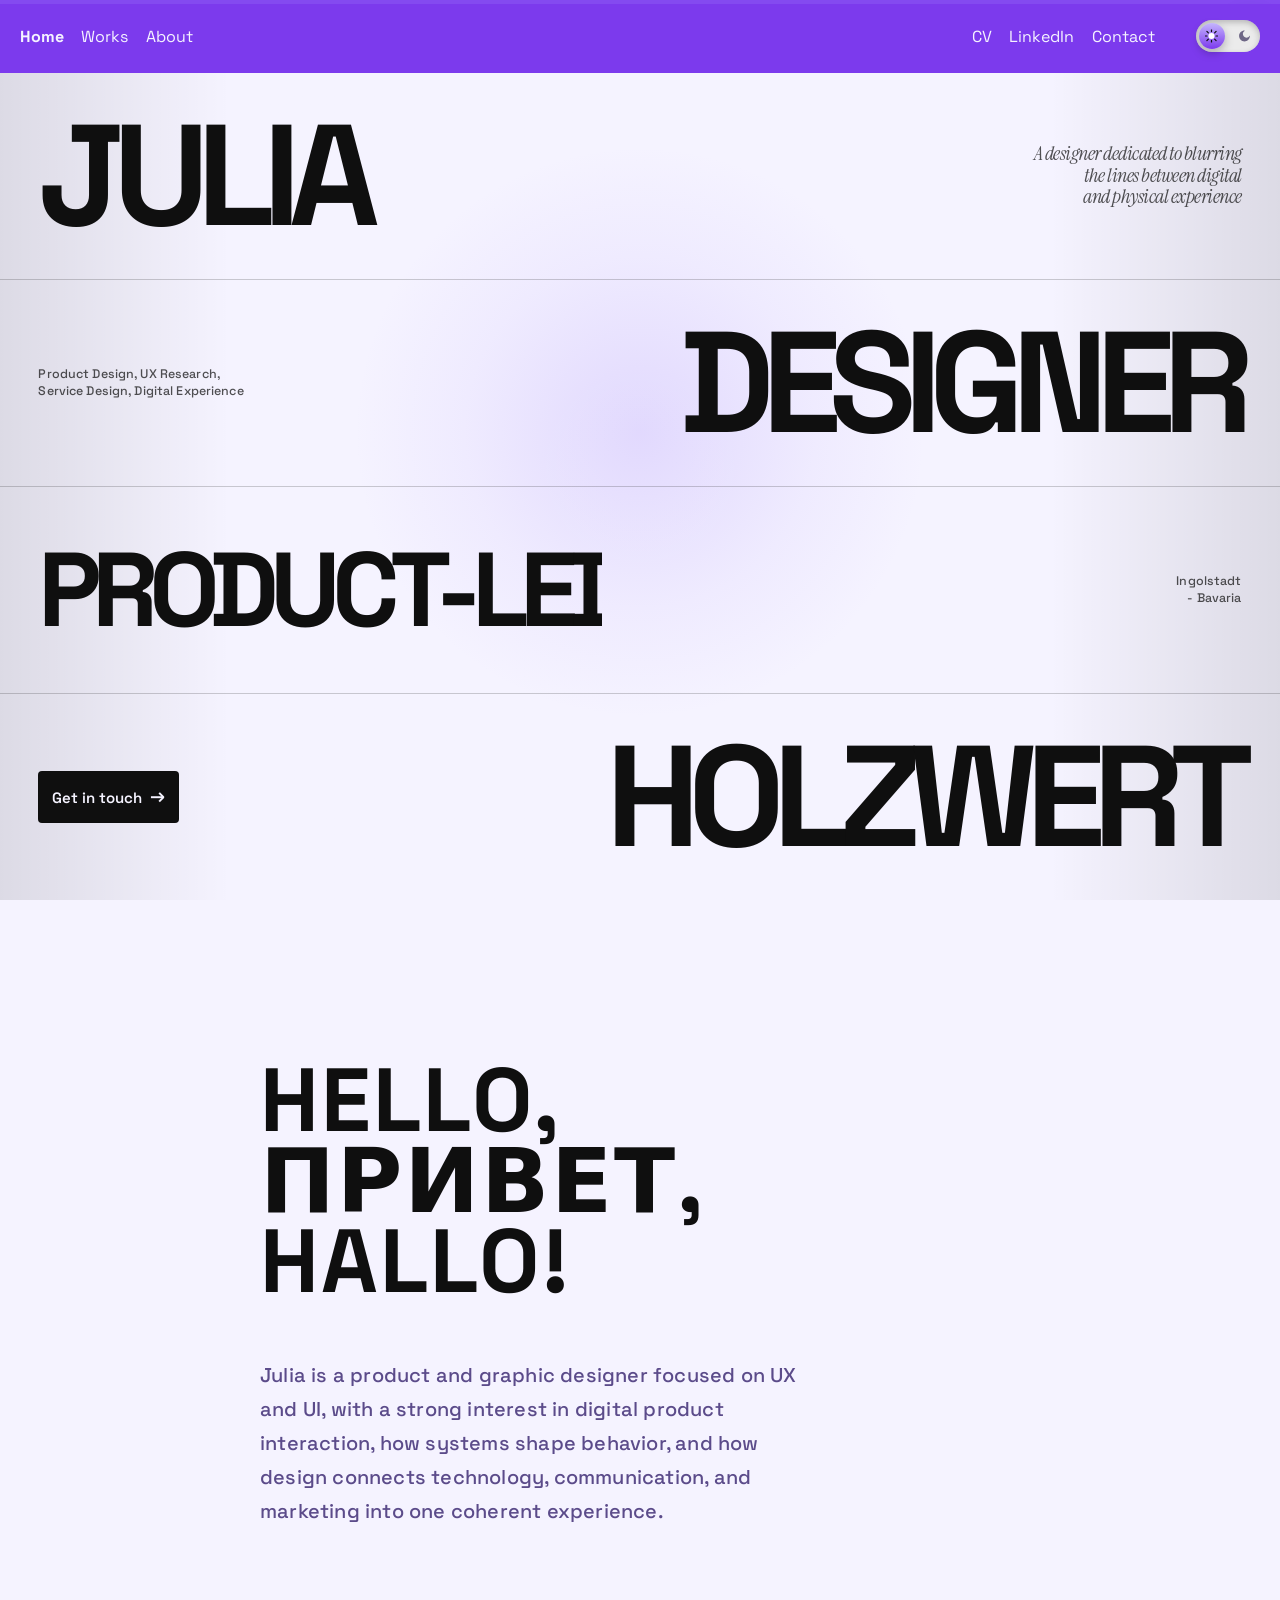
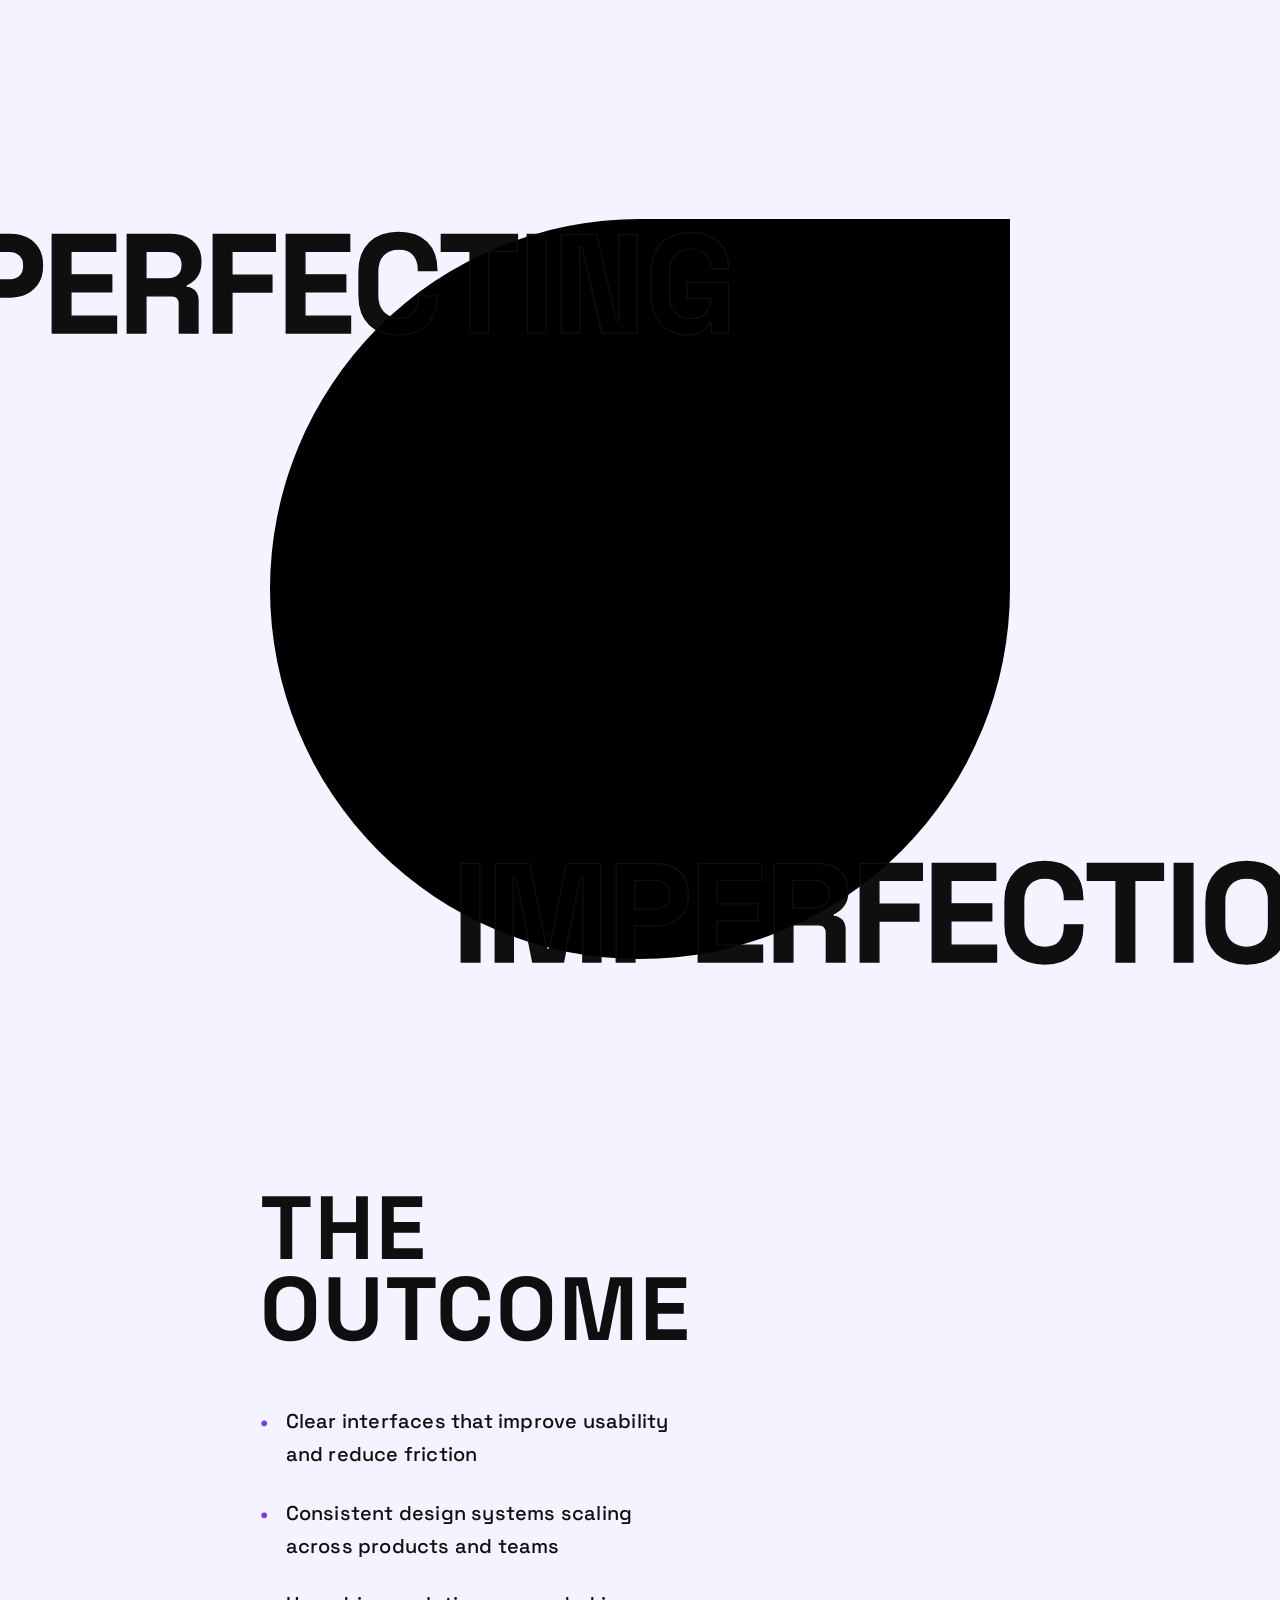
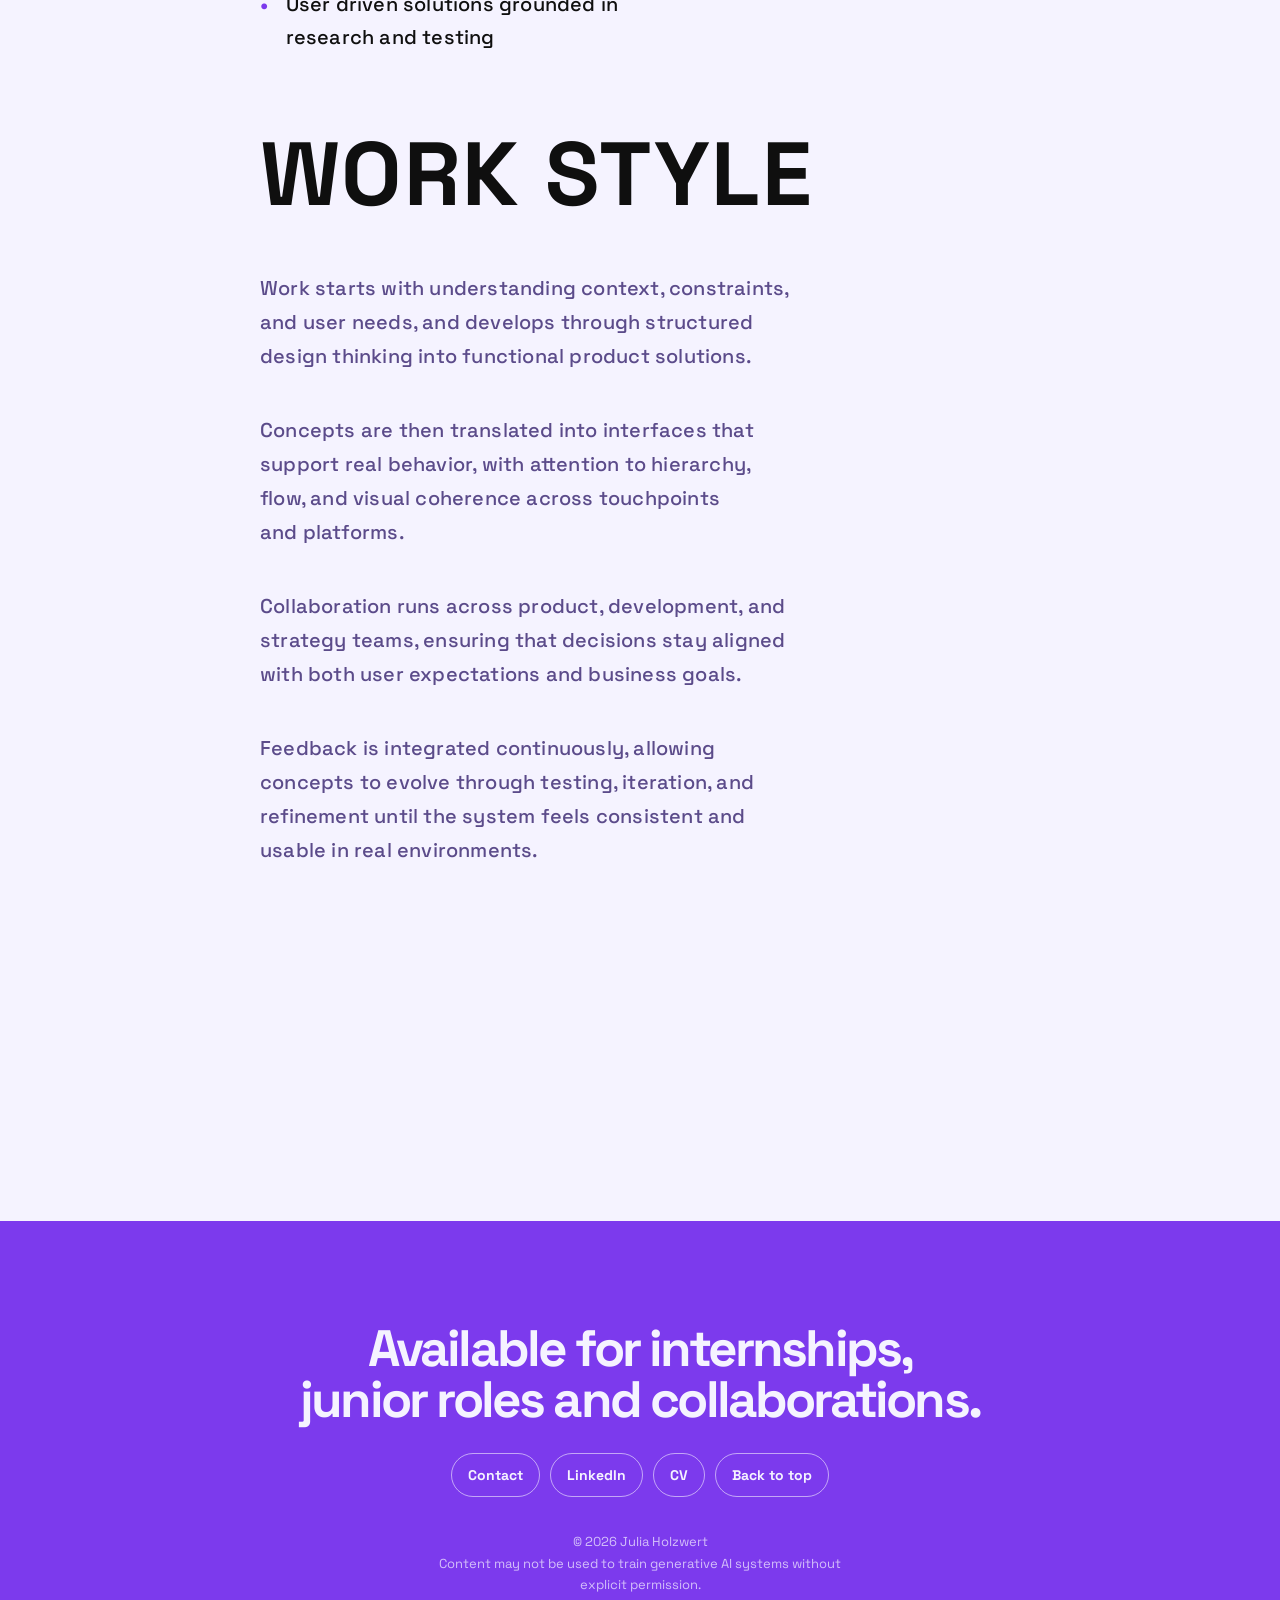
==== index.html @ a0839640 "Trigger GitHub Pages redeploy" ====
<!DOCTYPE html>
<html lang="en">

<head>
  <meta charset="UTF-8">
  <meta name="viewport" content="width=device-width, initial-scale=1.0">
  <title>Julia Holzwert</title>
  <link
    href="https://fonts.googleapis.com/css2?family=Instrument+Serif:ital@0;1&family=Space+Grotesk:wght@400;500;600;700&display=swap"
    rel="stylesheet">
  <link rel="stylesheet" href="style.css">
  <link rel="stylesheet" href="view.css">
  <!-- GitHub Pages redeploy check: main branch source. -->
</head>

<body>
  <!-- HERO TABLE -->
  <section class="hero-grid-section" aria-label="Introduction">
    <div class="hero-texture hero-text-stack">
      <div class="hero-texture hero-grid hero-grid-fill" id="heroGridFill">

        <div class="hero-grid-row">
          <div class="hero-grid-cell hero-left">
            <span class="hero-big hero-decrypt" data-hero-decrypt="julia">Julia</span>
          </div>

          <div class="hero-grid-cell hero-right">
            <span class="hero-small hero-intro">
              A designer dedicated to blurring <br>
              the lines between digital<br>
              and physical experience
            </span>
          </div>
        </div>

        <div class="hero-grid-row">
          <div class="hero-grid-cell hero-left">
            <span class="hero-small">
              Product Design, UX Research,<br>
              Service Design, Digital Experience
            </span>
          </div>

          <div class="hero-grid-cell hero-right">
            <span class="hero-big hero-decrypt" data-hero-decrypt="designer">Designer</span>
          </div>
        </div>

        <div class="hero-grid-row">
          <div class="hero-grid-cell hero-left">
            <span class="hero-big hero-roll hero-roll-big" aria-label="Product-led and AI-assisted">
              <span class="hero-roll-track">
                <span class="hero-roll-word hero-decrypt" data-hero-decrypt="product-led">Product-led</span>
                <span class="hero-roll-word hero-decrypt" data-hero-decrypt="ai-assisted">AI-assisted</span>
                <span class="hero-roll-word hero-decrypt" data-hero-decrypt="product-led">Product-led</span>
              </span>
            </span>
          </div>

          <div class="hero-grid-cell hero-right">
            <span class="hero-small">
              Ingolstadt<br>
              - Bavaria
            </span>
          </div>
        </div>

        <div class="hero-grid-row">
          <div class="hero-grid-cell hero-left">
            <a class="hero-contact-button" href="mailto:hello@juliaholzwert.de" aria-label="Get in touch">
              <span class="hero-contact-text">Get in touch</span>
              <span class="hero-contact-arrow" aria-hidden="true">→</span>
            </a>
          </div>

          <div class="hero-grid-cell hero-right">
            <span class="hero-big hero-decrypt" data-hero-decrypt="holzwert">Holzwert</span>
          </div>
        </div>

      </div>

      <div class="hero-bust-image" aria-hidden="true">
        <img src="pngs/About/background removed.png" alt="">
      </div>

      <div class="hero-grid hero-grid-outline" id="heroGridOutline" aria-hidden="true"></div>
    </div>
  </section>

<!-- WELCOME BLOCK -->
<section class="welcome-block scroll-section about-welcome-section">
  <div class="content-wrap">
    <h3 class="reveal-title">
      HELLO, Привет, HALLO!
    </h3>

    <p class="reveal-text">
      Julia is a product and graphic designer focused on UX and UI, with a strong interest
      in digital product interaction, how systems shape behavior, and how design connects
      technology, communication, and marketing into one coherent experience.
    </p>
  </div>
</section>

      <section class="dc-horizontal-creativity" id="transformativeCreativity">
        <svg class="dc-horizontal-svg" viewBox="0 0 799 799" aria-hidden="true">
          <defs>
            <clipPath id="dc-circle-corner-mask" clipPathUnits="objectBoundingBox">
              <path d="M0.5,0
       H1
       V0.5
       A0.5,0.5 0 0 1 0.5,1
       A0.5,0.5 0 0 1 0,0.5
       A0.5,0.5 0 0 1 0.5,0
       Z" />
            </clipPath>
          </defs>
        </svg>

        <div class="dc-pin-wrapper">
          <div class="dc-content-frame">
            <div class="dc-container">
              <div class="dc-type-stage" aria-label="PERFECTING IMPERFECTIONS">

                <div class="dc-corner-words dc-corner-words-fill" aria-hidden="true">
                  <span class="dc-corner-word dc-word-top">PERFECTING</span>
                  <span class="dc-corner-word dc-word-bottom">IMPERFECTION</span>
                </div>

                <div class="dc-shape">
                  <div class="dc-shape-inner">
                    <div class="dc-image-holder">
                      <div class="dc-image-layer">
                        <img src="pngs/About/IMG_2792.png">
                      </div>

                      <div class="dc-image-layer">
                        <img src="pngs/About/ingolstadt.png">
                      </div>

                      <div class="dc-image-layer">
                        <img src="pngs/Projects/Store Guide/logo.jpg">
                      </div>

                      <div class="dc-image-layer">
                        <img src="pngs/Projects/MemoWe/Memowe_laptop.png">
                      </div>

                    </div>
                  </div>
                </div>

                <div class="dc-corner-words dc-corner-words-outline-mask" aria-hidden="true">
                  <span class="dc-corner-word dc-word-top">PERFECTING</span>
                  <span class="dc-corner-word dc-word-bottom">IMPERFECTION</span>
                </div>
              </div>
            </div>
      </section>
    </div>
  </section>
  <!-- TEXT BLOCK -->
  <section class="services-block scroll-section">
    <div class="content-wrap">
      <h3 class="reveal-title">
        THE OUTCOME
      </h3>

      <ul class="reveal-list">
        <li class="reveal-list-item">
          Clear interfaces that improve usability and reduce friction
        </li>

        <li class="reveal-list-item">
          Consistent design systems scaling across products and teams
        </li>

        <li class="reveal-list-item">
          User driven solutions grounded in research and testing
        </li>
      </ul>

      <h3 class="reveal-title">
        WORK STYLE
      </h3>

      <p class="reveal-text">
        Work starts with understanding context, constraints, and user needs, and develops through structured design
        thinking into functional product solutions.
      </p>
      <p class="reveal-text">
        Concepts are then translated into interfaces that support real behavior,
        with attention to hierarchy, flow, and visual coherence across touchpoints and platforms.
      </p>

      <p class="reveal-text">
        Collaboration runs across product, development, and strategy teams, ensuring that decisions stay aligned with
        both user expectations and business goals.
      </p>
      <p class="reveal-text">
        Feedback is integrated continuously, allowing concepts to evolve
        through testing, iteration, and refinement until the system feels consistent and usable in real environments.
      </p>
    </div>
  </section>

  <!-- SCROLL TO TOP -->
  <button id="toTop">↑</button>

  <script src="https://cdn.jsdelivr.net/npm/gsap@3/dist/gsap.min.js"></script>
  <script src="https://cdn.jsdelivr.net/npm/gsap@3/dist/ScrollTrigger.min.js"></script>
  <script src="https://cdn.jsdelivr.net/npm/lenis@1.1.20/dist/lenis.min.js"></script>
  <script src="motion.js"></script>
  <script src="script.js"></script>
</body>

</html>
---- style.css ----
@import url("https://fonts.googleapis.com/css2?family=Instrument+Serif:ital@0;1&family=Space+Grotesk:wght@400;500;600;700&display=swap");

/* DESIGN TOKENS*/
:root{--font-display:"Space Grotesk",system-ui,sans-serif;--font-body:"Space Grotesk",system-ui,sans-serif;--font-accent:"Instrument Serif",Georgia,serif;--bg-main:#F5F3FF;--bg-soft:#e3ddfc;--accent:#A78BFA;--accent-strong:#7C3AED;--text-dark:#0F0F0F;--text-muted:#5B4B8A;--text-light:#F5F3FF;--content-width:760px;--section-space:10rem;--title-size:clamp(4.5rem,7vw,8rem);--title-line:.9;--title-weight:700;--title-spacing:.02em;--text-size:clamp(1.25rem,1.55vw,1.75rem);--text-line:1.7;--text-spacing:.01em;--text-width:42ch;--list-size:clamp(1.25rem,1.55vw,1.75rem);--list-line:1.65;--list-spacing:.01em;--list-gap:1.6rem;--reveal-blur:4px;--reveal-y:0px;--reveal-scale:1;--reveal-rotate:3deg;--reveal-opacity:.1;--projects-page-bg:var(--bg-main);--project-page-bg:var(--bg-main);--project-card-border:rgba(15,15,15,.22);--project-card-border-hover:var(--accent-strong);--project-card-info-bg:#100D1C;--project-card-info-text:#FFFFFF;--project-card-info-muted:rgba(245,243,255,.66);--project-card-shadow:0 14px 34px rgba(15,15,15,.08);--project-card-shadow-hover:0 22px 48px rgba(15,15,15,.14);--project-card-ratio:4 / 5;--project-card-media-size:70%;--project-card-info-size:30%;--archive-bg:var(--bg-main);--archive-text:#050505;--archive-muted:rgba(5,5,5,.62);--archive-line:rgba(5,5,5,.86);--archive-line-soft:rgba(5,5,5,.18);--archive-gap-x:36px;--archive-gap-y:44px;--archive-ease:cubic-bezier(.16,1,.3,1);--compare-bg:var(--archive-bg);--compare-text:var(--archive-text);--compare-muted:var(--archive-muted);--compare-line:var(--archive-line);--compare-line-soft:var(--archive-line-soft);--project-cover-radius:32px;--project-cover-padding:20px;--project-cover-height:clamp(280px,42vh,520px);--project-media-radius:20px;--project-media-bg:var(--bg-soft);--project-footer-gap:clamp(7rem,12vw,14rem);--project-intro-line:rgba(15,15,15,.2);--project-intro-corner:rgba(15,15,15,.28);--project-intro-border:rgba(15,15,15,.18);--project-intro-logo-scale:.82}
body.darkmode{--bg-main:#0D0B14;--bg-soft:#181423;--accent:#8B5CF6;--accent-strong:#A78BFA;--text-dark:#F5F3FF;--text-muted:#B7ABD6;--text-light:#FFFFFF;--projects-page-bg:var(--bg-main);--project-page-bg:var(--bg-main);--project-card-border:rgba(245,243,255,.36);--project-card-border-hover:rgba(255,255,255,.95);--project-card-info-bg:#100D1C;--project-card-info-text:#FFFFFF;--project-card-info-muted:rgba(245,243,255,.66);--project-card-shadow:none;--project-card-shadow-hover:0 0 0 1px rgba(255,255,255,.1);--archive-bg:var(--bg-main);--archive-text:#FFFFFF;--archive-muted:rgba(255,255,255,.66);--archive-line:rgba(255,255,255,.86);--archive-line-soft:rgba(255,255,255,.22);--compare-bg:var(--archive-bg);--compare-text:var(--archive-text);--compare-muted:var(--archive-muted);--compare-line:var(--archive-line);--compare-line-soft:var(--archive-line-soft);--project-intro-line:rgba(255,255,255,.2);--project-intro-corner:rgba(255,255,255,.28);--project-intro-border:rgba(255,255,255,.18)}

/* BASE RESET*/
*,*::before,*::after{box-sizing:border-box}
html{max-width:100%;overflow-x:clip;scroll-behavior:auto}
body{max-width:100%;margin:0;font-family:var(--font-body);background:var(--bg-main);color:var(--text-dark);overflow-x:clip}
img,video{max-width:100%}
a{color:inherit}
button,input,textarea,select{font:inherit}

/* BASE TYPOGRAPHY*/
h1,h2,h3{font-family:var(--font-display)}
h2{font-size:clamp(28px,2vw,42px);margin-bottom:20px}
p{font-size:clamp(16px,1.2vw,22px);line-height:1.8;color:var(--text-muted);margin-bottom:20px}

/* NAVBAR*/
.navbar{position:fixed;top:0;width:100%;z-index:1000;background:var(--accent-strong);border-bottom:1px solid transparent;transition:background .35s ease,backdrop-filter .35s ease,box-shadow .35s ease,border-color .35s ease}
.navbar a{color:var(--text-light);text-decoration:none;position:relative;transition:color .25s}
.navbar a::after{content:"";position:absolute;left:0;bottom:-4px;width:0;height:2px;background:currentColor;transition:width .25s}
.navbar a:hover::after{width:100%}
.navbar.scrolled{background:rgba(245,243,255,.62);backdrop-filter:blur(18px) saturate(160%);-webkit-backdrop-filter:blur(18px) saturate(160%);box-shadow:0 10px 30px rgba(0,0,0,.1),inset 0 1px 0 rgba(255,255,255,.26)}
.navbar.scrolled a{color:var(--text-dark)}
body.darkmode .navbar.scrolled{background:rgba(13,11,20,.62);box-shadow:0 10px 34px rgba(0,0,0,.34),inset 0 1px 0 rgba(255,255,255,.08)}
.nav-wrapper{display:flex;justify-content:space-between;align-items:center;padding:20px}
.nav-left,.nav-right{display:flex}
.nav-left a{margin-right:25px}
.nav-right a{margin-left:25px}
.nav-left a.active{font-weight:700}

/* BURGER*/
.burger{display:none;flex-direction:column;cursor:pointer}
.burger span{width:25px;height:3px;background:var(--text-light);margin:4px 0;transition:background .3s}
.navbar.scrolled .burger span{background:var(--text-dark)}

/* MOBILE MENU*/
.mobile-menu-full{position:fixed;top:0;left:0;width:100%;height:100%;background:var(--accent);display:flex;flex-direction:column;justify-content:center;align-items:center;gap:40px;opacity:0;transform:translateY(20px);pointer-events:none;transition:opacity .3s,transform .3s;z-index:1500}
.mobile-menu-full.open{opacity:1;transform:translateY(0);pointer-events:auto}
.menu-close{position:absolute;top:20px;right:20px;font-size:30px;color:var(--text-dark);cursor:pointer}
.menu-block{display:flex;justify-content:center;gap:30px;flex-wrap:wrap}
.menu-block a{position:relative;color:var(--text-dark);text-decoration:none;font-size:1.2rem;opacity:0;transform:translateY(10px);transition:opacity .3s,transform .3s}
.menu-block a::after{content:"";position:absolute;left:0;bottom:-4px;width:0;height:2px;background:currentColor;transition:width .25s}
.menu-block a:hover::after{width:100%}
.menu-block a.active{font-weight:700}
.mobile-menu-full.open .menu-block a{opacity:1;transform:translateY(0)}
.mobile-menu-full.open .menu-block a:nth-child(1){transition-delay:.05s}
.mobile-menu-full.open .menu-block a:nth-child(2){transition-delay:.1s}
.mobile-menu-full.open .menu-block a:nth-child(3){transition-delay:.15s}
.menu-separator{height:2px;background:var(--text-dark);width:60%}

/* THEME TOGGLE*/
.theme-toggle{display:flex;align-items:center;margin-left:24px}
#darkmode-toggle{position:absolute;width:0;height:0;opacity:0}
.toggle-label{width:64px;height:32px;position:relative;display:block;border-radius:999px;cursor:pointer;background:#EBEBEB;box-shadow:inset 0 2px 6px rgba(0,0,0,.25),inset 0 -2px 6px rgba(255,255,255,.35);transition:background .3s ease}
#darkmode-toggle:checked + .toggle-label{background:#242424}
.toggle-label::after{content:"";position:absolute;top:3px;left:3px;width:26px;height:26px;border-radius:50%;background:linear-gradient(180deg,#C4B5FD,#7C3AED);box-shadow:0 4px 10px rgba(0,0,0,.25);transition:all .3s}
#darkmode-toggle:checked + .toggle-label::after{left:35px;transform:translateX(0)}
.toggle-label:hover::after{width:34px}
#darkmode-toggle:checked + .toggle-label:hover::after{width:34px;left:35px;transform:translateX(-8px)}
.toggle-label svg{position:absolute;width:13px;height:13px;top:50%;transform:translateY(-50%);z-index:2}
.toggle-label .sun{left:9px;fill:#FFFFFF}
.toggle-label .moon{right:9px;fill:#6D6685}
#darkmode-toggle:checked + .toggle-label .sun{fill:#6D6685}
#darkmode-toggle:checked + .toggle-label .moon{fill:#FFFFFF}

/* BASIC SECTIONS*/
section{margin-bottom:32px}
.intro-block,.welcome-block,.services-block{display:flex;justify-content:center;background:var(--bg-main);padding:100px 20px}
.intro-container,.welcome-container,.services-container{width:95%;max-width:1100px}
.intro-container{text-align:center;padding-top:50px}
.intro-container h2{font-size:clamp(48px,6vw,80px);line-height:1.05;font-weight:600;letter-spacing:-.025em}
.services-container{padding-bottom:90px}
.color-block-hero{height:20vh;background:var(--accent)}
.color-block{height:50vh;background:var(--accent)}
.services-list{padding-left:20px;margin-bottom:30px}
.services-list li{margin-bottom:12px;font-size:clamp(16px,1.2vw,22px);color:var(--text-muted);line-height:1.8}
.services-cta{margin-top:20px}

/* REVEAL TYPOGRAPHY*/
.scroll-section{width:min(90%,var(--content-width));margin:0 auto;padding:var(--section-space) 0}
.content-wrap{width:100%}
.reveal-title{max-width:10ch;margin:0 0 3.5rem;font-family:var(--font-display);font-size:var(--title-size);line-height:var(--title-line);letter-spacing:var(--title-spacing);font-weight:var(--title-weight);text-transform:uppercase;color:var(--text-dark);text-wrap:balance;will-change:transform}
.reveal-text{max-width:var(--text-width);margin:0 0 2.5rem;font-family:var(--font-body);font-size:var(--text-size);line-height:var(--text-line);letter-spacing:var(--text-spacing);font-weight:500;color:var(--text-muted);text-wrap:pretty;will-change:transform}
.reveal-list{list-style:none;display:flex;flex-direction:column;gap:var(--list-gap);margin:0 0 5rem;padding:0;max-width:44ch}
.reveal-list-item{position:relative;padding-left:1.6rem;font-family:var(--font-body);font-size:var(--list-size);line-height:var(--list-line);letter-spacing:var(--list-spacing);font-weight:500;color:var(--text-dark);text-wrap:pretty;will-change:transform,opacity,filter}
.reveal-list-item::before{content:"•";position:absolute;left:0;top:0;color:var(--accent-strong);font-size:1.1em;line-height:1.5}
.reveal-title .word,.reveal-text .word,.reveal-list-item .word,.scroll-reveal .word{display:inline-block;transform-origin:center bottom;will-change:opacity,filter}

/* FILTER SECTION*/
.filter-section{background:var(--projects-page-bg);padding:30px 20px 10px}
.filter-stats-box{background:linear-gradient(180deg,var(--bg-main),var(--bg-soft));max-width:60%;margin:0 auto 40px;padding:25px 20px;border-radius:12px;border:1px solid rgba(167,139,250,.2);box-shadow:0 10px 30px rgba(124,58,237,.06);text-align:center;backdrop-filter:blur(6px)}
.search-stats{display:flex;justify-content:center;gap:2rem;text-align:center;margin-bottom:0;flex-wrap:wrap}
.search-stats::after{content:"";flex-basis:100%;width:60%;height:1px;margin:20px auto 0;background:linear-gradient(90deg,transparent,color-mix(in srgb,var(--accent) 45%,transparent),transparent)}
.stat-block p{margin:0;font-weight:600;color:var(--text-muted);font-size:.95rem}
.stat-block span{display:block;margin-top:4px;margin-bottom:0;font-size:1.3rem;font-weight:700;letter-spacing:-.02em;color:var(--accent-strong)}
.filter-bar{display:flex;flex-wrap:wrap;justify-content:center;gap:12px;margin-top:20px}
.filter-btn{display:inline-flex;align-items:center;justify-content:center;min-height:44px;padding:10px 18px;border:1px solid rgba(124,58,237,.18);border-radius:12px;background:var(--bg-main);color:var(--text-dark);font-size:14px;font-weight:500;cursor:pointer;transition:background .25s,color .25s,transform .25s,box-shadow .25s,border-color .25s;box-shadow:0 2px 6px rgba(0,0,0,.04)}
.filter-btn:hover{background:var(--bg-soft);color:var(--text-dark);border-color:var(--accent);transform:translateY(-1px);box-shadow:0 4px 12px rgba(124,58,237,.12)}
.filter-btn.active{background:var(--accent);color:var(--text-light);border-color:var(--accent);transform:scale(1.03);box-shadow:0 8px 18px rgba(167,139,250,.3)}
.filter-btn.special-btn{margin-top:24px;padding:14px 28px;border:none;border-radius:16px;background:var(--text-dark);color:var(--bg-main);font-size:15px;font-weight:600;box-shadow:0 14px 30px rgba(0,0,0,.25);position:relative;overflow:hidden}
.filter-btn.special-btn::before{content:"";position:absolute;inset:0;background:linear-gradient(120deg,rgba(255,255,255,.2),transparent 40%);opacity:0;transition:opacity .25s}
.filter-btn.special-btn:hover{background:#FFFFFF;color:#000000;border:1px solid #000000;transform:translateY(-3px) scale(1.05);box-shadow:0 18px 40px rgba(0,0,0,.35)}
.filter-btn.special-btn:hover::before{opacity:1}
.filter-btn.special-btn:active{transform:translateY(0) scale(1.02);box-shadow:0 10px 24px rgba(0,0,0,.25)}
body.darkmode .filter-btn.special-btn:hover{background:#000000;color:#FFFFFF;border:1px solid #FFFFFF}

/* PROJECTS GRID*/
.projects-section{background:var(--projects-page-bg);padding:30px 20px 300px}
.projects-grid{width:100%;max-width:1400px;margin:0 auto;display:grid;grid-template-columns:repeat(3,minmax(0,1fr));gap:24px}
.project-item{position:relative;width:100%;aspect-ratio:var(--project-card-ratio);overflow:hidden;opacity:1;transform:none;transition:opacity .3s ease,transform .3s ease}
.project-item.hide{opacity:0;transform:scale(.96);pointer-events:none;display:none}
.project-link{display:block;width:100%;height:100%;text-decoration:none}

/* PROJECT CARDS*/
.project-card{position:relative;width:100%;height:100%;display:flex;flex-direction:column;align-items:stretch;justify-content:flex-start;overflow:hidden;cursor:pointer;border:1px solid var(--project-card-border);border-radius:0;background:transparent;box-shadow:var(--project-card-shadow);transform:none;transition:transform .28s ease,border-color .28s ease,box-shadow .28s ease}
.project-card::before,.project-card::after{content:none}
.project-card:hover,.project-card.is-hovered{transform:translateY(-6px);border-color:var(--project-card-border-hover);box-shadow:var(--project-card-shadow-hover)}
.project-card:active{transform:translateY(-2px) scale(.99)}
.card-content{display:none}
.project-card-media{flex:0 0 var(--project-card-media-size);width:100%;height:var(--project-card-media-size);display:flex;align-items:center;justify-content:center;overflow:hidden;padding:0;background:var(--project-card-bg,var(--bg-soft))}
body.darkmode .project-card-media{background:var(--project-card-bg-dark,var(--project-card-bg,var(--bg-soft)))}
.project-card-img{display:block;width:88%;height:88%;object-fit:contain;object-position:center;max-width:none;max-height:none;transform:translate(var(--project-image-x,0px),var(--project-image-y,0px)) scale(var(--project-image-scale,1));transform-origin:center center;filter:none;box-shadow:none}
.project-card-info{flex:0 0 var(--project-card-info-size);width:100%;height:var(--project-card-info-size);display:flex;flex-direction:column;align-items:flex-start;justify-content:flex-start;padding:28px 28px 24px;background:var(--project-card-info-bg);color:var(--project-card-info-text);overflow:hidden}
.project-card-category{margin:0 0 10px;font-family:var(--font-body);font-size:clamp(10px,.78vw,12px);line-height:1.2;font-weight:700;letter-spacing:-.02em;color:var(--project-card-info-muted);white-space:normal}
.project-card-title{margin:0;max-width:100%;font-family:var(--font-display);font-size:clamp(2rem,3.2vw,3.25rem);font-weight:700;line-height:.88;letter-spacing:-.085em;text-transform:uppercase;color:var(--project-card-info-text);white-space:normal;overflow-wrap:anywhere;word-break:normal;hyphens:auto}
.project-card:hover .project-card-title{color:var(--project-card-info-text)}
.project-card-placeholder{display:grid;place-items:center;width:100%;height:100%;padding:24px;color:var(--text-dark);font-family:var(--font-display);font-size:clamp(2rem,4vw,4rem);font-weight:700;letter-spacing:-.08em;text-transform:uppercase;background:var(--project-card-bg,var(--bg-soft))}
body.darkmode .project-card-placeholder{background:var(--project-card-bg-dark,var(--project-card-bg,var(--bg-soft)));color:var(--text-light)}

/* PROJECT DETAIL PAGE*/
body[data-project-slug]{background:var(--bg-main);color:var(--text-dark)}
body[data-project-slug].has-project-cover{background:var(--bg-main)}
body[data-project-slug] .intro-block,body[data-project-slug] .project-detail-section,body[data-project-slug] .other-projects-section,body[data-project-slug] #projectExtraRect{background:transparent}
body[data-project-slug] .intro-block{padding:112px 20px 54px;margin:0}
body[data-project-slug] .intro-container{width:95%;max-width:1100px;margin:0 auto;padding-top:50px;text-align:center}
body[data-project-slug] #projectTitle{margin:0 0 18px;font-family:var(--font-display);font-size:clamp(48px,6vw,80px);line-height:1.05;font-weight:600;letter-spacing:-.025em;text-transform:none;color:var(--text-dark)}
body[data-project-slug] .project-tags{margin:0 0 14px;text-align:center;font-size:0;line-height:1.5;color:var(--accent-strong)}
body[data-project-slug] .project-tags a{display:inline-flex;align-items:center;margin:0 4px;font-family:var(--font-body);font-size:clamp(13px,1vw,16px);font-weight:600;line-height:1.4;text-decoration:none;color:var(--accent-strong)}
body[data-project-slug] .project-tags a:hover{color:var(--text-dark)}
body[data-project-slug] #projectMeta{max-width:62ch;margin:0 auto;text-align:center;color:var(--text-muted)}
.project-detail-section{margin:72px 0 48px;padding:0 20px}
.project-detail-wrapper{width:100%;max-width:1400px;margin:0 auto;display:grid;grid-template-columns:minmax(0,.8fr) minmax(0,1fr);column-gap:56px;align-items:start}
.project-text{min-width:0}
.project-text:empty{display:none}
.project-text h3{font-family:var(--font-display);font-size:clamp(22px,1.8vw,30px);line-height:1.2;margin:0 0 12px;color:var(--accent-strong);letter-spacing:-.01em}
.project-text h3:not(:first-child){margin-top:24px}
.project-text p,.project-text li{font-family:var(--font-body);font-size:clamp(16px,1.05vw,18px);line-height:1.8;color:var(--text-dark)}
.project-text p{margin:0 0 24px;max-width:65ch}
.project-text ul{margin:0 0 24px;padding-left:18px;max-width:62ch}
.project-text li{margin-bottom:10px}
.project-text li::marker{color:var(--accent-strong)}
.project-images{min-width:0;width:100%;display:block;opacity:1;visibility:visible}
.project-images[hidden]{display:none}
.image-grid{width:100%;display:flex;flex-direction:column;gap:20px}
.image-row{width:100%;display:flex;gap:20px;align-items:stretch}
.image-row img,.image-row video{display:block;width:100%;height:auto;min-height:0;max-height:none;opacity:1;visibility:visible;border-radius:var(--project-media-radius);background:var(--project-media-bg);box-shadow:0 14px 36px rgba(0,0,0,.09);object-position:center}
.image-row img{object-fit:contain;transition:transform .35s ease}
.image-row video{object-fit:cover}
.image-row img:hover{transform:scale(1.01)}
.image-row.one img,.image-row.one video{width:100%}
.image-row.two img,.image-row.two video{width:calc(50% - 10px)}
.image-row.cover img,.image-row.photo img{object-fit:cover}
.image-row.cover video,.image-row.photo video{object-fit:cover}
.project-images img:not([src]),.project-images img[src=""]{display:none}
body.darkmode .image-row img,body.darkmode .image-row video{background:rgba(255,255,255,.05);box-shadow:0 18px 42px rgba(0,0,0,.34)}

/* COMPARE TABS*/
.compare-tabs{width:100%}
.compare-tabs-controls{display:flex;gap:10px;margin-bottom:14px;flex-wrap:wrap}
.compare-tab-btn{position:relative;border:none;background:var(--bg-soft);color:var(--text-dark);padding:10px 16px;border-radius:999px;font-size:14px;font-weight:600;cursor:pointer;transition:background .25s,color .25s,transform .25s}
.compare-tab-btn.active{background:var(--accent);color:var(--text-light)}
.compare-tab-btn.active::after{content:"";position:absolute;bottom:-4px;left:0;width:100%;height:2px;background:var(--accent-strong)}
.compare-tab-btn:hover{transform:translateY(-1px)}
.compare-tab-btn:focus-visible{outline:none;box-shadow:0 0 0 4px rgba(167,139,250,.28)}
.compare-tabs-panels{width:100%}
.compare-tab-panel{margin:0}
.compare-tab-panel .image-row.one{display:flex;justify-content:center;align-items:center;width:100%;min-height:0;max-height:none;overflow:hidden;border-radius:var(--project-media-radius);box-shadow:0 14px 36px rgba(0,0,0,.09);background:var(--project-media-bg)}
.compare-tab-panel .image-row.one img{display:block;width:100%;height:auto;min-height:0;max-height:none;object-fit:contain;object-position:center;background:var(--project-media-bg);border-radius:var(--project-media-radius);box-shadow:none}
.compare-range:focus-visible + .compare-handle::before,.before-after-slider:focus-within .compare-handle::before{box-shadow:0 0 0 4px rgba(167,139,250,.35),0 10px 28px rgba(0,0,0,.16)}

/* PROJECT EXTRA SLIDER*/
#projectExtraRect{margin:clamp(64px,8vw,112px) 0 0;padding:0 20px;background:transparent;display:flex;justify-content:center;width:100%;box-sizing:border-box}
#projectExtraRect[hidden]{display:none}
.project-extra-slider-wrap{width:100%;max-width:1400px;position:relative;box-sizing:border-box}
#projectExtraRect .project-extra-rect{width:100%;max-width:1400px;height:clamp(300px,50vw,650px);background:transparent;border-radius:32px;box-sizing:border-box;overflow:hidden}
.project-extra-track{display:flex;gap:20px;width:100%;height:100%;overflow-x:auto;overflow-y:hidden;scroll-snap-type:x mandatory;scrollbar-width:none;-webkit-overflow-scrolling:touch}
#projectExtraRect .project-extra-track::-webkit-scrollbar{display:none}
.project-extra-item{flex:0 0 auto;height:100%;margin:0;padding:0;overflow:visible;display:block;box-sizing:border-box;scroll-snap-align:center}
.project-extra-img{display:block;height:100%;width:auto;max-width:none;max-height:none;object-fit:contain;object-position:center;pointer-events:none;user-select:none}
#projectExtraRect .project-extra-arrow{position:absolute;top:50%;z-index:10;width:44px;height:44px;min-width:44px;min-height:44px;padding:0;border:1px solid rgba(0,0,0,.22);border-radius:999px;background:rgba(255,255,255,.38);color:#111111;backdrop-filter:blur(18px) saturate(160%);-webkit-backdrop-filter:blur(18px) saturate(160%);box-shadow:0 8px 24px rgba(17,24,39,.12),inset 0 1px 0 rgba(255,255,255,.55),inset 0 -1px 0 rgba(255,255,255,.16);display:flex;align-items:center;justify-content:center;font-family:var(--font-body);font-size:18px;font-weight:600;line-height:1;letter-spacing:0;text-indent:0;text-align:center;cursor:pointer;overflow:hidden;opacity:1;transform:translateY(-50%);transition:transform .22s ease,background .22s ease,border-color .22s ease,box-shadow .22s ease}
#projectExtraRect .project-extra-arrow::before,#projectExtraRect .project-extra-arrow::after{content:none;display:none}
#projectExtraRect .project-extra-arrow-left{left:14px}
#projectExtraRect .project-extra-arrow-right{right:14px}
#projectExtraRect .project-extra-arrow:hover{background:rgba(255,255,255,.5);border-color:rgba(0,0,0,.34);transform:translateY(-50%) scale(1.06)}
#projectExtraRect .project-extra-arrow:active{transform:translateY(-50%) scale(.96)}
#projectExtraRect .project-extra-arrow[hidden]{display:none}
body.darkmode #projectExtraRect .project-extra-arrow{border-color:rgba(255,255,255,.28);background:rgba(255,255,255,.12);color:#FFFFFF;box-shadow:0 10px 24px rgba(0,0,0,.28),inset 0 1px 0 rgba(255,255,255,.16),inset 0 -1px 0 rgba(255,255,255,.07)}
.project-extra-scroll-down{position:fixed;left:50%;bottom:22px;z-index:2100;width:44px;height:44px;padding:0;border:1px solid rgba(255,255,255,.34);border-radius:999px;background:rgba(255,255,255,.16);color:rgba(70,76,92,.94);backdrop-filter:blur(18px) saturate(160%);-webkit-backdrop-filter:blur(18px) saturate(160%);box-shadow:0 8px 24px rgba(17,24,39,.12),inset 0 1px 0 rgba(255,255,255,.28),inset 0 -1px 0 rgba(255,255,255,.1);display:grid;place-items:center;cursor:pointer;transform:translateX(-50%);transition:transform .22s ease,background .22s ease,border-color .22s ease,box-shadow .22s ease}
.project-extra-scroll-down:hover{background:rgba(255,255,255,.22);border-color:rgba(255,255,255,.42);transform:translateX(-50%) translateY(-2px)}
.project-extra-scroll-down::before{content:"";width:12px;height:12px;border-right:2px solid currentColor;border-bottom:2px solid currentColor;border-radius:2px;transform:translateY(-2px) rotate(45deg)}
body.darkmode .project-extra-scroll-down{background:rgba(255,255,255,.08);border-color:rgba(255,255,255,.18);color:rgba(245,243,255,.9);box-shadow:0 10px 24px rgba(0,0,0,.28),inset 0 1px 0 rgba(255,255,255,.14),inset 0 -1px 0 rgba(255,255,255,.06)}

/* MORE INSIGHTS*/
.more-insights{margin-top:34px}
.more-insights-btn{position:relative;display:inline-flex;align-items:center;justify-content:center;gap:8px;min-width:clamp(148px,12vw,178px);height:clamp(48px,4vw,62px);padding:0 22px;background:var(--text-dark);color:var(--bg-main);text-decoration:none;font-family:var(--font-body);font-size:clamp(15px,1.05vw,18px);font-weight:600;line-height:1;border:1px solid rgba(15,15,15,.18);border-radius:4px;transition:background .25s ease,color .25s ease,border-color .25s ease,transform .25s ease;box-shadow:none;overflow:hidden;background-image:radial-gradient(circle,currentColor 0 3px,transparent 3.5px),radial-gradient(circle,currentColor 0 3px,transparent 3.5px),radial-gradient(circle,currentColor 0 3px,transparent 3.5px),radial-gradient(circle,currentColor 0 3px,transparent 3.5px);background-size:7px 7px;background-position:6px 6px,calc(100% - 13px) 6px,6px calc(100% - 13px),calc(100% - 13px) calc(100% - 13px);background-repeat:no-repeat}
.more-insights-btn:hover{background-color:var(--accent-strong);color:#FFFFFF;transform:translateY(-1px)}
body.darkmode .more-insights-btn{background-color:#FFFFFF;color:#0D0B14;border-color:rgba(255,255,255,.12)}
body.darkmode .more-insights-btn:hover{background-color:var(--accent-strong);color:#FFFFFF;border-color:transparent}

/* OTHER PROJECTS*/
.other-projects-section{padding:clamp(48px,7vw,96px) 52px clamp(120px,15vw,220px);margin:0;background:transparent}
.other-projects-container{width:100%;max-width:1400px;margin:0 auto}
.other-projects-container h2{margin:0 0 22px;text-align:center;font-family:var(--font-display);font-size:clamp(2rem,4vw,3.6rem);line-height:.95;letter-spacing:-.08em;text-transform:uppercase;color:var(--text-dark)}
.other-projects-grid{width:100%;max-width:1400px;margin:0 auto;display:grid;grid-template-columns:repeat(4,minmax(0,1fr));gap:clamp(22px,2vw,32px);align-items:start}
.other-projects-section .project-item{width:100%;height:auto;aspect-ratio:auto;overflow:visible;opacity:1;transform:none;transition:opacity .45s ease,transform .45s ease}
.other-projects-section .project-item.hide{display:none}
.other-projects-section .project-link{display:block;width:100%;height:auto;text-decoration:none}
.other-projects-section .project-card{width:100%;height:auto;display:block;overflow:visible;border:0;border-radius:0;background:transparent;box-shadow:none;cursor:pointer;transform:none}
.other-projects-section .project-card:hover,.other-projects-section .project-card.is-hovered{border-color:transparent;box-shadow:none;transform:none}
.other-projects-section .project-card-media{position:relative;width:100%;height:auto;aspect-ratio:16 / 10;display:block;overflow:hidden;padding:0;background:var(--project-card-bg,var(--bg-soft));border-radius:0;box-shadow:none;isolation:isolate}
body.darkmode .other-projects-section .project-card-media{background:var(--project-card-bg-dark,var(--project-card-bg,var(--bg-soft)))}
.other-projects-section .project-card-img{position:absolute;left:50%;top:50%;display:block;width:100%;height:100%;max-width:none;max-height:none;object-fit:contain;object-position:center;padding:clamp(12px,2vw,24px);filter:none;box-shadow:none;transform:translate(calc(-50% + var(--project-image-x,0px)),calc(-50% + var(--project-image-y,0px))) scale(var(--project-image-scale,1)) scale(var(--more-hover-scale,1));transform-origin:center center;transition:transform .45s cubic-bezier(.16,1,.3,1)}
.other-projects-section .project-card:hover .project-card-img,.other-projects-section .project-card.is-hovered .project-card-img{--more-hover-scale:1.03}
.other-projects-section .project-card-info{width:100%;height:auto;display:block;padding:10px 0 0;background:transparent;color:var(--text-dark);overflow:visible}
.other-projects-section .project-card-title-row{position:relative;display:flex;align-items:baseline;justify-content:space-between;gap:14px;width:100%;min-width:0}
.other-projects-section .project-card-title{margin:0;max-width:100%;font-family:var(--font-display);font-size:clamp(18px,1.22vw,24px);font-weight:700;line-height:1.05;letter-spacing:-.055em;text-transform:none;color:var(--text-dark);overflow-wrap:anywhere;transform:translate3d(0,0,0);transition:transform .45s cubic-bezier(.16,1,.3,1),color .22s ease}
.other-projects-section .project-card:hover .project-card-title,.other-projects-section .project-card.is-hovered .project-card-title{transform:translate3d(8px,0,0)}
.other-projects-section .project-card-action{flex:0 0 auto;font-size:12px;line-height:1;font-weight:600;color:var(--text-dark);opacity:0;transform:translate3d(-8px,0,0);transition:opacity .35s cubic-bezier(.16,1,.3,1),transform .35s cubic-bezier(.16,1,.3,1);white-space:nowrap}
.other-projects-section .project-card:hover .project-card-action,.other-projects-section .project-card.is-hovered .project-card-action{opacity:1;transform:translate3d(0,0,0)}
.other-projects-section .project-card-tags{display:flex;flex-wrap:wrap;align-items:center;gap:5px;margin:8px 0 5px}
.other-projects-section .project-card-tag{display:inline-flex;align-items:center;justify-content:center;min-height:18px;padding:3px 8px;border:1px solid rgba(5,5,5,.18);border-radius:999px;color:var(--text-dark);background:transparent;font-size:10px;line-height:1;font-weight:600;letter-spacing:-.015em;text-transform:uppercase}
.other-projects-section .project-card-category{margin:0;font-family:var(--font-body);font-size:13px;line-height:1.35;font-weight:500;letter-spacing:-.025em;color:var(--text-dark);white-space:normal}
.other-projects-grid.has-hover .project-item:not(.is-active){opacity:.56}

/* ARCHIVE LAYOUT*/
.archive-shell{--archive-shell-padding:24px;--archive-filter-column:clamp(220px,24vw,432px);--archive-layout-gap:clamp(28px,3vw,56px);width:100%;max-width:1800px;margin:0 auto;padding:112px var(--archive-shell-padding) 240px;background:transparent;color:var(--archive-text);}
.archive-layout{display:grid;grid-template-columns:var(--archive-filter-column) minmax(0,1fr);gap:var(--archive-layout-gap);align-items:start;}
.archive-layout .filter-section,.archive-layout .projects-section{background:transparent;margin:0;}
.archive-layout .filter-section{position:fixed;left:max(var(--archive-shell-padding),calc((100vw - 1800px) / 2 + var(--archive-shell-padding)));top:88px;z-index:900;width:var(--archive-filter-column);padding:18px 0 22px;background:var(--bg-main);}
.archive-layout .projects-section{grid-column:2;padding:0;min-width:0;}
.archive-filter-inner{width:100%;max-height:calc(100svh - 128px);display:flex;flex-direction:column;align-items:flex-start;gap:22px;overflow-y:auto;scrollbar-width:none}
.archive-filter-inner::-webkit-scrollbar{display:none}
.archive-filter-group{width:100%}
.archive-filter-label{margin:0 0 9px;font-size:10px;line-height:1;font-weight:700;letter-spacing:.03em;text-transform:uppercase;color:var(--archive-text)}
.archive-filter-options,.archive-layout .filter-bar{display:flex;flex-wrap:wrap;justify-content:flex-start;align-items:flex-start;gap:6px;margin:0}
.archive-layout .filter-stats-box,.archive-layout .search-stats{display:none}
.archive-layout .filter-btn,.archive-reset-btn{min-height:31px;padding:6px 13px;border:1px solid var(--archive-line);border-radius:999px;background:transparent;color:var(--archive-text);box-shadow:none;font-size:13px;line-height:1;font-weight:500;letter-spacing:-.02em;text-transform:none;cursor:pointer;transform:none;transition:background .22s ease,color .22s ease,border-color .22s ease,opacity .22s ease}
.archive-layout .filter-btn:hover,.archive-layout .filter-btn.active,.archive-layout .filter-btn[aria-pressed="true"]{background:var(--archive-text);color:var(--archive-bg);border-color:var(--archive-text)}
.archive-reset-btn{margin:0 0 4px}
.archive-layout .projects-grid{width:100%;max-width:none;margin:0;display:grid;grid-template-columns:repeat(3,minmax(0,1fr));gap:var(--archive-gap-y) var(--archive-gap-x);align-items:start}
.archive-layout .project-item{width:100%;height:auto;aspect-ratio:auto;overflow:visible;opacity:1;transform:none;transition:opacity .65s var(--archive-ease),transform .65s var(--archive-ease)}
.archive-layout .project-item.hide{display:none}
.archive-layout .projects-grid.has-hover .project-item:not(.is-active){opacity:.56}
.archive-layout .project-link{display:block;width:100%;height:auto;text-decoration:none}
.archive-layout .project-card{width:100%;height:auto;display:block;overflow:visible;border:0;border-radius:0;background:transparent;box-shadow:none;cursor:pointer;transform:none;transition:opacity .65s var(--archive-ease)}
.archive-layout .project-card:hover,.archive-layout .project-card.is-hovered{border-color:transparent;box-shadow:none;transform:none}
.archive-layout .project-card-media{position:relative;width:100%;height:auto;aspect-ratio:16 / 10;display:block;overflow:hidden;padding:0;background:var(--project-card-bg,var(--archive-bg));border-radius:0;box-shadow:none;isolation:isolate}
body.darkmode .archive-layout .project-card-media{background:var(--project-card-bg-dark,var(--project-card-bg,var(--archive-bg)))}
.archive-layout .project-card-img{position:absolute;left:50%;top:50%;display:block;width:100%;height:100%;max-width:none;max-height:none;object-fit:contain;object-position:center;padding:clamp(12px,2.2vw,28px);filter:none;box-shadow:none;transform:translate(calc(-50% + var(--project-image-x,0px)),calc(-50% + var(--project-image-y,0px))) scale(var(--project-image-scale,1)) scale(var(--archive-hover-scale,1));transform-origin:center center;transition:transform .65s var(--archive-ease),filter .65s var(--archive-ease)}
.archive-layout .project-card.is-hovered .project-card-img,.archive-layout .project-card:hover .project-card-img{--archive-hover-scale:1.03;filter:brightness(1.04) contrast(1.03)}
.archive-layout .project-card-info{width:100%;height:auto;display:block;padding:10px 0 0;background:transparent;color:var(--archive-text);overflow:visible}
.project-card-title-row{position:relative;display:flex;align-items:baseline;justify-content:space-between;gap:14px;width:100%;min-width:0}
.archive-layout .project-card-title{margin:0;max-width:100%;font-family:var(--font-display);font-size:clamp(19px,1.18vw,24px);font-weight:700;line-height:1.05;letter-spacing:-.055em;text-transform:none;color:var(--archive-text);overflow-wrap:anywhere;transform:translate3d(0,0,0);transition:transform .65s var(--archive-ease),color .22s ease}
.archive-layout .project-card.is-hovered .project-card-title,.archive-layout .project-card:hover .project-card-title{color:var(--archive-text);transform:translate3d(10px,0,0)}
.archive-layout .project-card-action{flex:0 0 auto;font-size:12px;line-height:1;font-weight:600;color:var(--archive-text);opacity:0;transform:translate3d(-8px,0,0);transition:opacity .45s var(--archive-ease),transform .45s var(--archive-ease);white-space:nowrap}
.archive-layout .project-card.is-hovered .project-card-action,.archive-layout .project-card:hover .project-card-action{opacity:1;transform:translate3d(0,0,0)}
.archive-layout .project-card-tags{display:flex;flex-wrap:wrap;align-items:center;gap:5px;margin:8px 0 5px}
.archive-layout .project-card-tag{display:inline-flex;align-items:center;justify-content:center;min-height:18px;padding:3px 8px;border:1px solid var(--archive-line-soft);border-radius:999px;color:var(--archive-text);background:transparent;font-size:10px;line-height:1;font-weight:600;letter-spacing:-.015em;text-transform:uppercase}
.archive-layout .project-card-category{margin:0;font-family:var(--font-body);font-size:13px;line-height:1.35;font-weight:500;letter-spacing:-.025em;color:var(--archive-text);white-space:normal}

/* ARCHIVE PREVIEW*/
.case-preview-layer{
  position:fixed;
  left:0;
  top:0;
  z-index:1200;
  width:max-content;
  height:max-content;
  max-width:min(420px,32vw);
  max-height:min(70vh,560px);
  pointer-events:none;
  opacity:0;
  overflow:hidden;
  background:transparent;
  clip-path:inset(8% 8% 8% 8%);
  transform:translate3d(-999px,-999px,0);
  transition:opacity .28s ease,clip-path .52s var(--archive-ease);
}

.case-preview-layer.is-visible{
  opacity:1;
  clip-path:inset(0 0 0 0);
}

.case-preview-image{
  display:block;
  width:auto;
  height:auto;
  max-width:min(260px,22vw);
  max-height:min(46vh,360px);
  object-fit:contain;
  object-position:center;
  background:transparent;
  border:0;
}

/* ARCHIVE TYPE SWITCH*/
.archive-type-toggle{display:inline-flex;align-items:center;justify-content:flex-start;gap:8px;min-height:26px}
.archive-layout .archive-type-option{min-height:auto;padding:0;border:0;border-radius:0;background:transparent;color:var(--archive-muted);box-shadow:none;font-size:10px;line-height:1;font-weight:700;letter-spacing:-.03em;text-transform:uppercase;transform:none;opacity:1}
.archive-layout .archive-type-option:hover,.archive-layout .archive-type-option.active,.archive-layout .archive-type-option[aria-pressed="true"]{background:transparent;color:var(--archive-text);border-color:transparent;box-shadow:none;transform:none}
.archive-type-switch{position:relative;flex:0 0 auto;width:43px;height:22px;padding:0;border:1px solid var(--archive-line);border-radius:999px;background:transparent;color:var(--archive-text);box-shadow:none;cursor:pointer;transition:background .22s ease,border-color .22s ease,opacity .22s ease}
.archive-type-switch:hover{background:rgba(5,5,5,.045)}
body.darkmode .archive-type-switch:hover{background:rgba(255,255,255,.08)}
.archive-type-knob{position:absolute;top:50%;left:4px;width:14px;height:14px;border-radius:999px;background:var(--archive-text);transform:translate3d(0,-50%,0);transition:transform .36s cubic-bezier(.16,1,.3,1),opacity .22s ease}
.archive-type-toggle[data-type-state="team"] .archive-type-knob{transform:translate3d(19px,-50%,0)}
.archive-type-toggle[data-type-state="all"] .archive-type-knob{opacity:.56}
.archive-type-toggle[data-type-state="independent"] .archive-type-option-independent,.archive-type-toggle[data-type-state="team"] .archive-type-option-team{color:var(--archive-text)}
.archive-type-switch:focus-visible,.archive-layout .archive-type-option:focus-visible{outline:2px solid var(--archive-text);outline-offset:3px}

/* ARCHIVE YEAR SWITCH*/
.archive-year-toggle{display:inline-flex;align-items:center;justify-content:flex-start;gap:8px;min-height:26px}
.archive-layout .archive-year-option{min-height:auto;padding:0;border:0;border-radius:0;background:transparent;color:var(--archive-muted);box-shadow:none;font-size:10px;line-height:1;font-weight:700;letter-spacing:-.03em;text-transform:uppercase;transform:none;opacity:1;cursor:pointer;transition:color .22s ease,opacity .22s ease}
.archive-layout .archive-year-option:hover,.archive-layout .archive-year-option.active,.archive-layout .archive-year-option[aria-pressed="true"]{background:transparent;color:var(--archive-text);border-color:transparent;box-shadow:none;transform:none}
.archive-year-switch{position:relative;flex:0 0 auto;width:43px;height:22px;padding:0;border:1px solid var(--archive-line);border-radius:999px;background:transparent;color:var(--archive-text);box-shadow:none;cursor:pointer;transition:background .22s ease,border-color .22s ease,opacity .22s ease}
.archive-year-switch:hover{background:rgba(5,5,5,.045)}
body.darkmode .archive-year-switch:hover{background:rgba(255,255,255,.08)}
.archive-year-knob{position:absolute;top:50%;left:4px;width:14px;height:14px;border-radius:999px;background:var(--archive-text);transform:translate3d(0,-50%,0);transition:transform .36s cubic-bezier(.16,1,.3,1),opacity .22s ease}
.archive-year-toggle[data-year-state="oldest"] .archive-year-knob{transform:translate3d(19px,-50%,0)}
.archive-year-toggle[data-year-state="newest"] .archive-year-option-newest,.archive-year-toggle[data-year-state="oldest"] .archive-year-option-oldest{color:var(--archive-text)}
.archive-year-switch:focus-visible,.archive-layout .archive-year-option:focus-visible{outline:2px solid var(--archive-text);outline-offset:3px}


/* PROJECT SCROLL INDICATOR */
.project-scroll-indicator{
  --project-scroll-progress:0;
  position:fixed;
  left:0;
  top:0;
  width:100%;
  height:4px;
  z-index:3000;
  pointer-events:none;
  background:color-mix(in srgb,var(--accent) 20%,transparent);
  overflow:hidden;
}

.project-scroll-fill{
  width:100%;
  height:100%;
  background:var(--accent-strong);
  transform:scaleX(var(--project-scroll-progress));
  transform-origin:left center;
  will-change:transform;
}

.project-scroll-percent{
  position:absolute;
  right:14px;
  top:8px;
  padding:6px 9px;
  border-radius:999px;
  background:color-mix(in srgb,var(--bg-main) 88%,transparent);
  color:var(--accent-strong);
  font-size:11px;
  font-weight:700;
  line-height:1;
  box-shadow:0 8px 22px rgba(0,0,0,.12);
  backdrop-filter:blur(14px);
  -webkit-backdrop-filter:blur(14px);
}

body.darkmode .project-scroll-percent{
  background:color-mix(in srgb,var(--bg-main) 82%,transparent);
  box-shadow:0 10px 24px rgba(0,0,0,.32);
}

@media (max-width:640px){
  .project-scroll-indicator{
    height:3px;
  }

  .project-scroll-percent{
    display:none;
  }
}
/* HERO GRID SECTION*/
.hero-grid-section{
  --nav-height:72px;
  --hero-bg:var(--bg-main);
  --hero-text:var(--text-dark);
  --hero-muted:rgba(15,15,15,.72);
  --hero-line:rgba(15,15,15,.2);
  --hero-stroke:clamp(1px,.12vw,1.7px);
  --hero-bust-src:url("pngs/About/background removed.png");
  --hero-bust-render-height:clamp(527px,91.8svh,952px);
  --hero-bust-bottom:20px;
  --hero-mask-y:-20px;
  --hero-roll-y:0em;
  --hero-contact-bg:var(--hero-text);
  --hero-contact-text:var(--hero-bg);
  --hero-contact-hover-bg:var(--accent-strong);
  --hero-contact-hover-text:#FFFFFF;
  --hero-contact-dot-bg:var(--hero-contact-bg);
  --hero-contact-dot-border:var(--hero-contact-text);
  position:relative;
  width:100%;
  height:100svh;
  min-height:100svh;
  margin:0;
  padding-top:0;
  overflow:hidden;
  isolation:isolate;
  color:var(--hero-text);
  background:
    radial-gradient(circle at 50% 48%,rgba(167,139,250,.26),rgba(167,139,250,.08) 22%,transparent 36%),
    radial-gradient(circle at 50% 52%,rgba(255,255,255,.12),transparent 18%),
    linear-gradient(90deg,rgba(0,0,0,.1),transparent 18%,transparent 82%,rgba(0,0,0,.1)),
    linear-gradient(color-mix(in srgb,var(--hero-bg) 99%,transparent),color-mix(in srgb,var(--hero-bg) 87%,transparent)),
    url("pngs/About/texture.jpg"),
    var(--hero-bg);
  background-size:
    auto,
    auto,
    auto,
    cover,
    cover,
    auto;
  background-position:
    center,
    center,
    center,
    center,
    center,
    center;
  background-repeat:
    no-repeat,
    no-repeat,
    no-repeat,
    no-repeat,
    no-repeat,
    no-repeat;
}
body.darkmode .hero-grid-section{--hero-bg:#0D0B14;--hero-text:#FFFFFF;--hero-muted:rgba(255,255,255,.72);--hero-line:rgba(255,255,255,.22);--hero-contact-bg:#FFFFFF;--hero-contact-text:#0D0B14;--hero-contact-hover-bg:var(--accent-strong);--hero-contact-hover-text:#FFFFFF;--hero-contact-dot-bg:var(--hero-contact-bg);--hero-contact-dot-border:var(--hero-contact-text)}
.hero-grid-section::before{content:"";position:absolute;inset:0;z-index:0;background-image:url("pngs/About/Dark Nft GIF by xponentialdesign.gif");background-size:cover;background-position:center;background-repeat:no-repeat;opacity:.15;pointer-events:none}
.hero-grid-section::after{content:"";position:absolute;inset:0;z-index:1;background-image:url("pngs/About/textures.jpg");background-size:cover;background-position:center;background-repeat:no-repeat;opacity:.08;pointer-events:none;mix-blend-mode:soft-light}

/* HERO TEXT GRID*/
.hero-text-stack{position:absolute;left:0;right:0;top:var(--nav-height);bottom:0;z-index:2;pointer-events:none}
.hero-grid{position:absolute;inset:0;width:100%;height:100%;display:grid;grid-template-rows:repeat(4,minmax(0,1fr))}
.hero-grid-fill{z-index:1;pointer-events:auto}
.hero-grid-outline{z-index:4;pointer-events:none;-webkit-mask-image:var(--hero-bust-src);mask-image:var(--hero-bust-src);-webkit-mask-repeat:no-repeat;mask-repeat:no-repeat;-webkit-mask-position:center calc(100% + var(--hero-mask-y));mask-position:center calc(100% + var(--hero-mask-y));-webkit-mask-size:auto var(--hero-bust-render-height);mask-size:auto var(--hero-bust-render-height)}
.hero-grid-row{display:grid;grid-template-columns:minmax(0,1fr) minmax(0,1fr);min-height:0;border-top:1px solid var(--hero-line)}
.hero-grid-row:first-child{border-top:0}
.hero-grid-outline .hero-grid-row{border-top:1px solid transparent}
.hero-grid-outline .hero-grid-row:first-child{border-top:0}
.hero-grid-cell{min-width:0;min-height:0;padding:clamp(12px,1.8svh,24px) clamp(18px,3vw,52px);display:flex;align-items:center;box-sizing:border-box;overflow:visible}
.hero-left{justify-content:flex-start;text-align:left}
.hero-right{justify-content:flex-end;text-align:right}

/* HERO TYPOGRAPHY*/
.hero-big,.hero-roll-big{font-family:var(--font-display);font-weight:700;letter-spacing:-.085em;text-transform:uppercase;color:var(--hero-text);white-space:nowrap;transform:translateZ(0)}
.hero-big{display:block;font-size:clamp(4.4rem,11.2vw,11.8rem);line-height:.9}
.hero-roll-big{display:inline-block;font-size:clamp(3.2rem,8.2vw,8.8rem);line-height:1}
.hero-medium,.hero-small{display:block;font-family:var(--font-body);font-weight:500}
.hero-medium{font-size:clamp(1rem,2vw,2.2rem);line-height:1.1;letter-spacing:-.02em;color:var(--hero-text);white-space:nowrap}
.hero-small{font-size:clamp(.78rem,.95vw,1.05rem);line-height:1.35;letter-spacing:.01em;color:var(--hero-muted)}
.hero-intro{width:34ch;max-width:34ch;font-family:var(--font-accent);font-style:italic;font-size:clamp(1.05rem,1.6vw,2rem);line-height:1.05;letter-spacing:-.025em;overflow-wrap:normal}
.hero-grid-outline .hero-big,.hero-grid-outline .hero-roll-big,.hero-grid-outline .hero-roll-word,.hero-grid-outline .hero-medium,.hero-grid-outline .hero-small{color:transparent;-webkit-text-fill-color:transparent;paint-order:stroke;text-shadow:none}
.hero-grid-outline .hero-big,.hero-grid-outline .hero-roll-big,.hero-grid-outline .hero-medium{-webkit-text-stroke:var(--hero-stroke) var(--hero-text)}
.hero-grid-outline .hero-roll-word{-webkit-text-stroke:inherit}
.hero-grid-outline .hero-small{-webkit-text-stroke:.75px var(--hero-text);opacity:.72}

/* HERO ROLL*/
.hero-roll{position:relative;display:inline-block;height:1em;line-height:1;overflow:hidden;vertical-align:top}
.hero-roll-track{display:flex;flex-direction:column;transform:translate3d(0,var(--hero-roll-y),0);will-change:transform;animation:none}
.hero-roll-word{display:block;height:1em;line-height:1;white-space:nowrap;font:inherit;letter-spacing:inherit;text-transform:inherit}
@keyframes heroRoll{0%,36%{transform:translate3d(0,0,0)}46%,82%{transform:translate3d(0,-1em,0)}92%,100%{transform:translate3d(0,-2em,0)}}

/* HERO BUST IMAGE*/
.hero-bust-image{position:absolute;left:50%;bottom:var(--hero-bust-bottom);z-index:3;height:var(--hero-bust-render-height);transform:translateX(-50%);pointer-events:none}
.hero-bust-image::before{content:"";position:absolute;left:50%;top:48%;width:72%;height:58%;transform:translate(-50%,-50%);z-index:0;border-radius:999px;background:radial-gradient(circle,rgba(167,139,250,.44),rgba(167,139,250,.18) 36%,transparent 70%);filter:blur(42px);opacity:.9}
.hero-bust-image::after{content:"";position:absolute;left:50%;bottom:8%;width:64%;height:18%;transform:translateX(-50%);z-index:0;border-radius:999px;background:radial-gradient(ellipse,rgba(0,0,0,.24),transparent 68%);filter:blur(18px);opacity:.55}
.hero-bust-image img{position:relative;z-index:1;display:block;width:auto;height:100%;max-width:none;max-height:none;object-fit:contain;object-position:center bottom;filter:drop-shadow(0 34px 54px rgba(0,0,0,.24)) drop-shadow(0 0 34px rgba(167,139,250,.18))}

/* HERO CONTACT BUTTON*/
.hero-contact-button{position:relative;z-index:20;display:inline-flex;align-items:center;justify-content:center;gap:8px;width:clamp(138px,11vw,178px);height:clamp(48px,4vw,62px);background:var(--hero-contact-bg);color:var(--hero-contact-text);text-decoration:none;font-family:var(--font-body);font-size:clamp(15px,1.05vw,18px);font-weight:600;line-height:1;border:1px solid rgba(15,15,15,.18);border-radius:4px;pointer-events:auto;transition:background .25s ease,color .25s ease,border-color .25s ease,transform .25s ease}
.hero-contact-button:hover{background:var(--hero-contact-hover-bg);color:var(--hero-contact-hover-text);transform:translateY(-1px)}
.hero-contact-text,.hero-contact-arrow{position:relative;z-index:2}
.hero-contact-arrow{font-size:1.25em;line-height:1;transform:translateY(-1px)}
.hero-contact-corner{position:absolute;width:7px;height:7px;border:1.5px solid var(--hero-contact-dot-border);border-radius:50%;background:var(--hero-contact-dot-bg);z-index:3;transition:background .25s ease,border-color .25s ease}
.hero-contact-button:hover .hero-contact-corner{background:var(--hero-contact-hover-bg);border-color:var(--hero-contact-hover-text)}

.hero-grid-outline .hero-contact-button{visibility:hidden}

/* STAMP IMAGE TYPO SYSTEM */

.about-welcome-section{
  margin-bottom:0;
}

.dc-horizontal-creativity{
  --grid-gutter:clamp(18px,3.333vw,64px);
  --dc-type-color:var(--text-dark);
  --dc-type-stroke:1.4px;
  --word-top-scroll:0px;
  --word-bottom-scroll:0px;
  position:relative;
  width:100%;
  min-height:100vh;
  margin:0;
  padding:0;
  background:var(--bg-main);
  color:var(--text-dark);
  overflow:visible;
  isolation:isolate;
}

body.darkmode .dc-horizontal-creativity{
  --dc-type-color:#FFFFFF;
}

.dc-horizontal-svg{
  position:absolute;
  width:0;
  height:0;
  pointer-events:none;
}

.dc-pin-wrapper{
  position:relative;
  width:100%;
  min-height:100vh;
}

.dc-content-frame{
  position:relative;
  width:100%;
  height:100vh;
  min-height:640px;
  padding:0 var(--grid-gutter);
  box-sizing:border-box;
  display:flex;
  align-items:center;
  justify-content:center;
  will-change:transform;
}

.dc-container{
  position:relative;
  width:100%;
  height:min(62vh,620px);
  min-height:420px;
}

.dc-type-stage{
  position:absolute;
  left:50%;
  top:52%;
  width:min(58vw,740px);
  aspect-ratio:1;
  transform:translate(-50%,-50%);
  overflow:visible;
  pointer-events:none;
  isolation:isolate;
  z-index:3;
}

.dc-type-stage .dc-shape{
  position:absolute;
  inset:0;
  width:100%;
  height:100%;
  overflow:hidden;
  clip-path:url("#dc-circle-corner-mask");
  border-radius:0;
  z-index:2;
  will-change:transform;
}

.dc-shape-inner{
  position:absolute;
  inset:0;
  overflow:hidden;
}

.dc-image-holder{
  position:absolute;
  inset:-1px;
  overflow:hidden;
  background:#000000;
}

.dc-image-layer{
  position:absolute;
  inset:0;
  overflow:hidden;
  clip-path:none;
  transform:none;
  will-change:transform,opacity;
  backface-visibility:hidden;
}

.dc-image-layer img{
  width:100%;
  height:100%;
  display:block;
  object-fit:cover;
  object-position:center;
  transform:none;
  will-change:transform;
  backface-visibility:hidden;
}

.dc-corner-words{
  position:absolute;
  inset:0;
  overflow:visible;
  pointer-events:none;
}

.dc-corner-words-fill{
  z-index:1;
}

.dc-corner-words-outline-mask{
  z-index:4;
  overflow:hidden;
  clip-path:url("#dc-circle-corner-mask");
}

.dc-corner-word{
  position:absolute;
  font-family:var(--font-display);
  font-size:clamp(4.2rem,11vw,13.5rem);
  font-weight:700;
  line-height:.82;
  letter-spacing:-.02em;
  text-transform:uppercase;
  white-space:nowrap;
  color:var(--dc-type-color);
  -webkit-text-fill-color:var(--dc-type-color);
  -webkit-text-stroke:var(--dc-type-stroke) var(--dc-type-color);
  paint-order:stroke fill;
}

.dc-corner-words-outline-mask .dc-corner-word{
  color:transparent;
  -webkit-text-fill-color:transparent;
  -webkit-text-stroke:var(--dc-type-stroke) var(--dc-type-color);
  paint-order:stroke;
}

.dc-word-top{
  right:100%;
  top:0;
  transform:translate(calc(60% + var(--word-top-scroll)),.055em);
}

.dc-word-bottom{
  left:100%;
  bottom:0;
  transform:translate(calc(-60% + var(--word-bottom-scroll)),.085em);
}

@media (max-width:1000px){
  .dc-content-frame{
    min-height:620px;
    padding:0 clamp(18px,4vw,40px);
  }

  .dc-container{
    height:58vh;
    min-height:380px;
  }

  .dc-type-stage{
    width:min(84vw,620px);
  }

  .dc-corner-word{
    font-size:clamp(3.2rem,15vw,7rem);
    letter-spacing:-.01em;
  }
}

@media (max-width:640px){
  .dc-horizontal-creativity{
    min-height:90vh;
  }

  .dc-pin-wrapper{
    min-height:90vh;
  }

  .dc-content-frame{
    height:90vh;
    min-height:560px;
  }

  .dc-container{
    height:54vh;
    min-height:320px;
  }

  .dc-type-stage{
    top:50%;
    width:min(86vw,420px);
  }

  .dc-corner-word{
    font-size:clamp(2.75rem,16vw,5.6rem);
  }

  .dc-word-top{
    transform:translate(calc(2.26em + var(--word-top-scroll)),-.055em);
  }

  .dc-word-bottom{
    transform:translate(calc(-3.18em + var(--word-bottom-scroll)),.085em);
  }
}

@media (max-width:420px){
  .dc-content-frame{
    min-height:500px;
  }

  .dc-container{
    min-height:280px;
  }

  .dc-type-stage{
    width:min(88vw,360px);
  }

  .dc-corner-word{
    font-size:clamp(2.25rem,15vw,4.4rem);
  }
}
/* CUSTOM VIDEO*/
.custom-video{--video-button-bg:linear-gradient(135deg,var(--accent-strong),var(--accent));--video-button-fill:#000000;--video-icon:#FFFFFF;--video-button-shadow:0 16px 40px rgba(124,58,237,.45);--video-button-shadow-hover:0 22px 50px rgba(124,58,237,.55);--video-controls-bg:rgba(245,243,255,.72);--video-controls-text:#0F0F0F;position:relative;width:100%;overflow:hidden;border-radius:28px;background:var(--bg-soft);isolation:isolate;box-shadow:0 14px 36px rgba(0,0,0,.09)}
body.darkmode .custom-video{--video-button-fill:#FFFFFF;--video-icon:#000000;--video-controls-bg:rgba(13,11,20,.72);--video-controls-text:#F5F3FF;--video-button-shadow:0 16px 40px rgba(124,58,237,.38);--video-button-shadow-hover:0 22px 50px rgba(124,58,237,.5)}
.custom-video-media{width:100%;height:auto;min-height:320px;max-height:680px;display:block;object-fit:cover;object-position:center;border-radius:28px;background:var(--bg-soft);box-shadow:none}
.custom-video::after{content:"";position:absolute;inset:0;z-index:1;pointer-events:none;opacity:1;background:radial-gradient(circle at center,rgba(124,58,237,.16),rgba(0,0,0,.28));transition:opacity .35s ease}
.custom-video.is-playing::after{opacity:0}
.custom-video-play{position:absolute;left:50%;top:50%;width:106px;height:106px;padding:0;border:0;outline:none;background:transparent;transform:translate(-50%,-50%);cursor:pointer;z-index:4}
.play-blob{--pull-x:0px;--pull-y:0px;--blob-scale-x:1;--blob-scale-y:1;--blob-angle:0rad;--blob-angle-inverse:0rad;position:absolute;inset:0;display:grid;place-items:center;overflow:hidden;border:0;border-radius:999px;background:var(--video-button-bg);color:var(--video-icon);box-shadow:var(--video-button-shadow);transform:translate(var(--pull-x),var(--pull-y)) rotate(var(--blob-angle)) scale(var(--blob-scale-x),var(--blob-scale-y)) rotate(var(--blob-angle-inverse));transition:box-shadow .28s ease,filter .28s ease}
.play-blob::after{content:"";position:absolute;left:50%;bottom:0;width:165%;aspect-ratio:1;border-radius:50%;background:var(--video-button-fill);transform:translate(-50%,118%) scale(.94);transition:transform .72s cubic-bezier(.16,1,.3,1);z-index:1;pointer-events:none}
.custom-video.is-video-hovered .play-blob::after{transform:translate(-50%,18%) scale(1.06)}
.custom-video.is-fill-exiting .play-blob::after{transition:none;animation:video-play-fill-exit-up .78s cubic-bezier(.33,0,0,1) forwards}
@keyframes video-play-fill-exit-up{0%{transform:translate(-50%,18%) scale(1.06)}100%{transform:translate(-50%,-132%) scale(1)}}
.play-icon{position:relative;z-index:3;width:0;height:0;margin-left:7px;border-top:14px solid transparent;border-bottom:14px solid transparent;border-left:22px solid currentColor}
.custom-video.is-playing .custom-video-play{opacity:0;pointer-events:none;transform:translate(-50%,-50%) scale(.92);transition:opacity .25s ease,transform .25s ease}
.custom-video-play:focus{outline:none}
.custom-video-play:focus-visible .play-blob{box-shadow:0 0 0 4px rgba(167,139,250,.35),var(--video-button-shadow-hover)}

/* CUSTOM VIDEO CONTROLS*/
.custom-video-controls{position:absolute;left:18px;right:18px;bottom:18px;z-index:5;display:flex;align-items:center;gap:14px;padding:12px 14px;border-radius:999px;background:var(--video-controls-bg);color:var(--video-controls-text);backdrop-filter:blur(18px);-webkit-backdrop-filter:blur(18px);opacity:0;transform:translateY(14px);pointer-events:none;overflow:visible;transition:opacity .28s ease,transform .28s ease,background .3s ease}
.custom-video-controls[hidden]{display:none}
.custom-video.is-playing.is-controls-visible .custom-video-controls,.custom-video.is-playing:hover .custom-video-controls,.custom-video.is-playing:focus-within .custom-video-controls{opacity:1;transform:translateY(0);pointer-events:auto}
.video-progress{flex:1;appearance:none;height:4px;border-radius:999px;background:color-mix(in srgb,var(--accent-strong) 35%,transparent);cursor:pointer}
.video-progress::-webkit-slider-thumb{appearance:none;width:16px;height:16px;border-radius:50%;background:linear-gradient(180deg,#C4B5FD,#7C3AED);box-shadow:0 4px 10px rgba(0,0,0,.25)}
.video-progress::-moz-range-thumb{width:16px;height:16px;border:0;border-radius:50%;background:linear-gradient(180deg,#C4B5FD,#7C3AED);box-shadow:0 4px 10px rgba(0,0,0,.25)}
.video-time{min-width:42px;color:var(--video-controls-text);font-size:.78rem;font-weight:600;font-variant-numeric:tabular-nums}

/* CUSTOM VIDEO VOLUME*/
.video-volume{position:relative;width:38px;height:38px;flex:0 0 38px;display:grid;place-items:center;isolation:isolate;z-index:8}
.volume-popover{position:absolute;left:50%;bottom:0;z-index:1;width:38px;height:38px;display:flex;align-items:flex-start;justify-content:center;padding:0;border-radius:999px;background:var(--video-controls-bg);color:var(--video-controls-text);backdrop-filter:blur(18px);-webkit-backdrop-filter:blur(18px);box-shadow:0 10px 24px rgba(0,0,0,.16);opacity:1;pointer-events:auto;transform:translateX(-50%);transform-origin:bottom center;transition:width .32s cubic-bezier(.22,1,.36,1),height .32s cubic-bezier(.22,1,.36,1),padding .32s cubic-bezier(.22,1,.36,1),border-radius .32s cubic-bezier(.22,1,.36,1),box-shadow .24s ease}
.video-volume:hover .volume-popover,.video-volume:focus-within .volume-popover{width:46px;height:142px;padding:16px 0 48px;border-radius:999px;box-shadow:0 16px 34px rgba(0,0,0,.22)}
.video-volume-btn{position:relative;z-index:3;width:38px;height:38px;padding:0;border:0;border-radius:999px;display:grid;place-items:center;background:transparent;color:var(--video-controls-text);cursor:pointer;transition:transform .22s ease,color .22s ease}
.video-volume:hover .video-volume-btn,.video-volume:focus-within .video-volume-btn{transform:scale(1.04)}
.volume-icon{width:20px;height:20px;display:block;overflow:visible}
.volume-speaker{fill:currentColor}
.volume-wave{fill:none;stroke:currentColor;stroke-width:2;stroke-linecap:round;stroke-linejoin:round;opacity:1;transition:opacity .2s ease,transform .2s ease}
.volume-muted-line{fill:none;stroke:currentColor;stroke-width:2.4;stroke-linecap:round;opacity:0;transform:scale(.8);transform-origin:center;transition:opacity .2s ease,transform .2s ease}
.custom-video.is-muted .volume-wave{opacity:0;transform:translateX(-2px)}
.custom-video.is-muted .volume-muted-line{opacity:1;transform:scale(1)}
.volume-slider{appearance:none;width:82px;height:4px;margin-top:38px;border-radius:999px;background:color-mix(in srgb,var(--accent-strong) 45%,transparent);cursor:pointer;transform:rotate(-90deg);opacity:0;pointer-events:none;transition:opacity .06s ease}
.video-volume:hover .volume-slider,.video-volume:focus-within .volume-slider{opacity:1;pointer-events:auto;transition-delay:.1s}
.volume-slider::-webkit-slider-thumb{appearance:none;width:15px;height:15px;border-radius:50%;background:linear-gradient(180deg,#C4B5FD,#7C3AED);box-shadow:0 4px 10px rgba(0,0,0,.25)}
.volume-slider::-moz-range-thumb{width:15px;height:15px;border:0;border-radius:50%;background:linear-gradient(180deg,#C4B5FD,#7C3AED);box-shadow:0 4px 10px rgba(0,0,0,.25)}

/* FOOTER*/
.footer-section{background:var(--accent-strong);margin-top:var(--project-footer-gap);position:relative}
.footer-content{text-align:center;padding:4rem 2rem;position:relative;z-index:2}
.footer-text{color:var(--text-light);font-size:1rem;line-height:1.5}

/* TO TOP BUTTON*/
#toTop{position:fixed;bottom:30px;right:30px;z-index:2100;width:45px;height:45px;border:none;border-radius:50%;background:var(--accent-strong);color:var(--text-light);cursor:pointer;display:flex;align-items:center;justify-content:center;opacity:0;transform:translateY(10px);transition:opacity .3s,transform .3s;text-indent:8px;}
#toTop.show{opacity:1;transform:translateY(0)}
#toTop:hover{transform:translateY(-3px)}

/* LENIS SUPPORT*/
html.lenis,html.lenis body{height:auto}
.lenis.lenis-smooth{scroll-behavior:auto}
.lenis.lenis-smooth [data-lenis-prevent]{overscroll-behavior:contain}
.lenis.lenis-stopped{overflow:hidden}
.lenis.lenis-smooth iframe{pointer-events:none}
body.is-scrolling a,body.is-scrolling button,body.is-scrolling input,body.is-scrolling textarea,body.is-scrolling select{pointer-events:auto}

/* RESPONSIVE DESKTOP*/
@media (min-width:1001px){.project-images{position:sticky;top:110px;max-height:none;overflow:visible}}

/* RESPONSIVE TABLET*/
@media (max-width:1000px){:root{--project-cover-radius:24px;--project-cover-padding:18px;--project-cover-height:clamp(240px,38vh,440px)}.projects-grid{grid-template-columns:repeat(2,minmax(0,1fr));gap:20px}.project-card-info{padding:24px 24px 22px}.project-card-title{font-size:clamp(1.7rem,6vw,2.7rem)}.other-projects-grid{grid-template-columns:repeat(2,minmax(0,1fr));gap:34px 24px}.other-projects-section{padding:56px 18px 180px}.other-projects-section .project-card-title{font-size:clamp(1.8rem,6vw,2.8rem)}.project-detail-section{margin:56px 0 36px;padding:0 18px}.project-detail-wrapper{grid-template-columns:1fr;row-gap:32px}.project-text p,.project-text ul{max-width:none}.project-images{position:static;max-height:none;overflow:visible}.image-grid{gap:18px}.image-row{gap:18px}.image-row.two img,.image-row.two video{width:calc(50% - 9px)}.compare-tab-panel .image-row.one{min-height:0;max-height:none}#projectCoverBanner{margin-bottom:56px;padding:0 var(--project-cover-padding)}#projectCoverBanner .project-cover-wrapper{height:var(--project-cover-height);border-radius:var(--project-cover-radius)}#projectCoverBanner .project-cover-image-frame{width:min(calc(100vw - (var(--project-cover-padding) * 2)),1400px);border-radius:var(--project-cover-radius)}.project-extra-arrow{width:44px;height:44px}.archive-shell{padding:104px 20px 220px}.archive-layout{grid-template-columns:1fr;gap:30px}.archive-layout .filter-section{position:sticky;left:auto;top:90px;z-index:900;width:100%;grid-column:1;background:var(--bg-main);}

.archive-layout .projects-section{grid-column:1;}
.archive-filter-inner{max-height:calc(100svh - 112px);gap:18px;overflow-y:auto;}
.archive-filter-inner{max-height:none;gap:18px}.archive-layout .projects-grid{grid-template-columns:repeat(2,minmax(0,1fr));gap:38px 24px}.case-preview-layer{display:none}.nav-left,.nav-right{display:none}.burger{display:flex;position:relative;z-index:1600;margin-left:auto;flex-shrink:0}.nav-wrapper{justify-content:space-between;align-items:center;width:100%;min-height:72px;padding:20px 16px}.navbar{width:100%;max-width:100vw;overflow:hidden}.intro-container,.welcome-container,.services-container{width:90%}.filter-stats-box{max-width:90%;padding:20px 15px}.filter-bar{gap:10px}.filter-btn{padding:8px 14px;font-size:13px;min-height:42px}.search-stats{gap:1.5rem}.stat-block span{font-size:1.2rem}.gooey-animations{left:0;width:100%}.dc-content-frame{padding-top:0}.dc-container{height:58vh}.dc-type-stage{width:84vw}.dc-corner-word{font-size:clamp(3.2rem,15vw,7rem);letter-spacing:-.01em}.hero-grid-section{--hero-bust-render-height:clamp(476px,81.6svh,765px)}body[data-project-slug] .intro-block{padding:104px 18px 44px}body[data-project-slug] .intro-container{padding-top:34px}}

/* RESPONSIVE MOBILE*/
@media (max-width:700px){.hero-grid-section{--nav-height:72px;--hero-bust-render-height:clamp(326px,57.8svh,486px);--hero-bust-bottom:-30px;--hero-mask-y:30px}.hero-grid-cell{padding:10px 16px}.hero-big{font-size:clamp(2.45rem,14vw,5.2rem);line-height:.94;letter-spacing:-.055em}.hero-roll-big{font-size:clamp(1.85rem,10vw,4rem)}.hero-small{font-size:.68rem;line-height:1.3}.hero-intro{max-width:24ch}.hero-bust-image{left:52%}.custom-video{border-radius:18px}.custom-video-media{min-height:220px;aspect-ratio:4 / 3;border-radius:18px}.custom-video-play{width:78px;height:78px}.play-icon{margin-left:5px;border-top-width:11px;border-bottom-width:11px;border-left-width:17px}.custom-video-controls{left:10px;right:10px;bottom:10px;gap:10px;padding:10px 12px}}

@media (max-width:640px){:root{--section-space:7rem;--title-size:clamp(3rem,12vw,5rem);--text-size:1.05rem;--list-size:1.05rem;--text-line:1.75;--list-line:1.75;--reveal-blur:3px;--reveal-rotate:2deg;--project-cover-radius:20px;--project-cover-padding:16px;--project-cover-height:260px;--project-media-radius:16px}.reveal-title{max-width:100%;margin-bottom:2.5rem}.reveal-text,.reveal-list{max-width:100%}.projects-grid,.other-projects-grid{grid-template-columns:1fr;gap:34px}.projects-section{padding:30px 16px 220px}.other-projects-section{padding:48px 16px 150px}.other-projects-container h2{margin:0 0 14px;font-size:24px}.project-card-info{padding:22px 22px 20px}.project-card-title{font-size:clamp(1.8rem,11vw,3rem)}.other-projects-section .project-card-media{aspect-ratio:4 / 3}.other-projects-section .project-card-action{display:none}.project-detail-section{margin:40px 0 24px;padding:0 16px}.project-detail-wrapper{row-gap:24px}.project-text h3{font-size:24px;margin-bottom:10px}.project-text h3:not(:first-child){margin-top:20px}.project-text p,.project-text li{font-size:16px;line-height:1.75}.project-text p,.project-text ul{margin-bottom:20px}.image-grid{gap:14px}.image-row{flex-direction:column;gap:14px}.image-row img,.image-row.one img,.image-row.two img,.image-row video,.image-row.one video,.image-row.two video{width:100%;height:auto;min-height:0;aspect-ratio:auto;object-fit:contain}.image-row.cover img,.image-row.photo img,.image-row video{aspect-ratio:4 / 3;object-fit:cover}.compare-tabs-controls{gap:8px;margin-bottom:12px}.compare-tab-btn{padding:8px 14px;font-size:13px}.compare-tab-panel .image-row.one{min-height:0;height:auto;aspect-ratio:auto}.compare-tab-panel .image-row.one img{width:100%;height:auto;min-height:0;object-fit:contain;object-position:center}.compare-handle::before{width:40px;height:40px;font-size:16px}.before-after-slider::before,.before-after-slider::after{top:10px;padding:6px 10px;font-size:12px}.before-img{min-height:220px}#projectCoverBanner{margin-bottom:40px;padding:0 var(--project-cover-padding)}#projectCoverBanner .project-cover-wrapper{height:var(--project-cover-height);border-radius:var(--project-cover-radius)}#projectCoverBanner .project-cover-image-frame{width:calc(100vw - (var(--project-cover-padding) * 2));border-radius:var(--project-cover-radius)}#projectExtraRect{padding:0 16px}#projectExtraRect .project-extra-rect{height:clamp(260px,76vw,420px);border-radius:20px}#projectExtraRect .project-extra-arrow{width:42px;height:42px;min-width:42px;min-height:42px;font-size:17px}#projectExtraRect .project-extra-arrow-left{left:8px}#projectExtraRect .project-extra-arrow-right{right:8px}.project-extra-scroll-down{width:42px;height:42px;bottom:18px}.project-scroll-indicator{height:3px}.project-scroll-percent{right:12px;top:8px;font-size:11px}.more-insights-btn{height:52px;padding:0 22px;font-size:15px}.archive-shell{padding:96px 16px 190px}.archive-layout{gap:26px}.archive-filter-inner{gap:16px}.archive-filter-options{gap:6px}.archive-layout .filter-btn,.archive-reset-btn{min-height:30px;padding:6px 12px;font-size:12px}.archive-layout .projects-grid{grid-template-columns:1fr;gap:34px}.archive-layout .project-card-media{aspect-ratio:4 / 3}.archive-layout .project-card-action{display:none}.archive-type-toggle,.archive-year-toggle{gap:7px}.archive-type-switch,.archive-year-switch{width:42px;height:22px}.archive-layout .archive-type-option,.archive-layout .archive-year-option{font-size:10px}body[data-project-slug] .intro-block{padding:96px 16px 36px}body[data-project-slug] .intro-container{width:100%;padding-top:32px}body[data-project-slug] #projectTitle{font-size:clamp(42px,13vw,64px)}body[data-project-slug] #projectMeta{max-width:24ch;font-size:clamp(.98rem,4.5vw,1.3rem)}.footer-section{margin-top:clamp(5rem,18vw,8rem)}}

@media (max-width:420px){.hero-grid-section{--hero-bust-render-height:clamp(273px,49svh,392px);--hero-bust-bottom:-45px;--hero-mask-y:45px}.hero-big{font-size:clamp(2.1rem,13vw,4.2rem)}.hero-roll-big{font-size:clamp(1.65rem,9.2vw,3.3rem)}.hero-grid-cell{padding:10px 12px}}

/* REDUCED MOTION*/
@media (prefers-reduced-motion:reduce){html{scroll-behavior:auto}*,*::before,*::after{animation-duration:.001ms;animation-iteration-count:1;scroll-behavior:auto;transition-duration:.001ms}.reveal-title,.reveal-text,.reveal-list-item,.word,.project-item,.project-card,.project-extra-arrow,.project-extra-scroll-down,.case-preview-layer{opacity:1;filter:none;transform:none}.hero-roll-track{animation:none;transform:translate3d(0,0,0)}.hero-roll-word:nth-child(n + 2){display:none}.case-preview-layer{display:none}}


/* =========================================================
   CASE STORY EDITORIAL SYSTEM
   Scoped. Does not affect legacy project pages or More Projects.
========================================================= */

.case-story-section {
  --case-story-bg: var(--bg-main);
  --case-story-text: var(--text-dark);
  --case-story-muted: var(--text-muted);
  --case-story-soft: color-mix(in srgb, var(--accent) 12%, transparent);
  --case-story-line: #EC0016;
  --case-story-border: rgba(15, 15, 15, .14);
  --case-story-card: rgba(255, 255, 255, .56);
  --case-story-card-strong: rgba(255, 255, 255, .82);

  position: relative;
  margin: clamp(72px, 10vw, 144px) 0;
  padding: clamp(64px, 9vw, 128px) 20px;
  background: var(--case-story-bg);
  color: var(--case-story-text);
  overflow: clip;
  isolation: isolate;
}

.case-story-section[hidden] {
  display: none;
}

body.darkmode .case-story-section {
  --case-story-border: rgba(255, 255, 255, .16);
  --case-story-card: rgba(255, 255, 255, .06);
  --case-story-card-strong: rgba(255, 255, 255, .1);
}

.case-story-section .case-story-inner {
  position: relative;
  width: 100%;
  max-width: 1400px;
  margin: 0 auto;
}

.case-story-section .case-story-route-layer {
  position: absolute;
  inset: 0 auto 0 clamp(16px, 4vw, 56px);
  width: 4px;
  pointer-events: none;
  z-index: 1;
}

.case-story-section .case-route-line {
  position: sticky;
  top: 110px;
  display: block;
  width: 4px;
  height: min(68vh, 680px);
  border-radius: 999px;
  background: linear-gradient(180deg, transparent, var(--case-story-line) 12%, var(--case-story-line) 88%, transparent);
  transform: scaleY(1);
  transform-origin: top center;
  opacity: 1;
}

.case-story-section .case-story-header {
  position: relative;
  z-index: 2;
  max-width: 880px;
  margin: 0 auto clamp(72px, 10vw, 132px);
  text-align: center;
}

.case-story-section .case-story-kicker {
  display: inline-flex;
  align-items: center;
  min-height: 28px;
  padding: 6px 12px;
  margin: 0 0 18px;
  border: 1px solid var(--case-story-border);
  border-radius: 999px;
  color: var(--case-story-line);
  background: var(--case-story-card);
  font-size: 12px;
  line-height: 1;
  font-weight: 700;
  letter-spacing: .02em;
  text-transform: uppercase;
}

.case-story-section .case-story-thesis {
  margin: 0;
  color: var(--case-story-text);
  font-family: var(--font-display);
  font-size: clamp(34px, 5.5vw, 86px);
  line-height: .96;
  letter-spacing: -.07em;
  text-wrap: balance;
}

.case-story-section .case-story-scope {
  max-width: 68ch;
  margin: 22px auto 0;
  color: var(--case-story-muted);
  font-size: clamp(14px, 1vw, 16px);
  line-height: 1.6;
}

.case-story-section .case-block {
  position: relative;
  z-index: 2;
  display: grid;
  grid-template-columns: minmax(260px, .72fr) minmax(0, 1.28fr);
  gap: clamp(28px, 5vw, 76px);
  align-items: center;
  min-height: clamp(520px, 78vh, 860px);
  padding: clamp(42px, 7vw, 92px) 0;
}

.case-story-section .case-block-copy {
  position: relative;
  z-index: 2;
}

@media (min-width: 1001px) {
  .case-story-section .case-block-copy {
    position: sticky;
    top: 120px;
  }
}

.case-story-section .case-block-index {
  display: inline-flex;
  align-items: center;
  justify-content: center;
  width: 34px;
  height: 34px;
  margin: 0 0 18px;
  border-radius: 999px;
  background: var(--case-story-line);
  color: #FFFFFF;
  font-size: 12px;
  line-height: 1;
  font-weight: 800;
}

.case-story-section .case-block-claim {
  margin: 0 0 12px;
  color: var(--case-story-line);
  font-size: clamp(13px, .92vw, 15px);
  line-height: 1.35;
  font-weight: 700;
  letter-spacing: .01em;
  text-transform: uppercase;
}

.case-story-section .case-block-headline {
  margin: 0 0 18px;
  color: var(--case-story-text);
  font-family: var(--font-display);
  font-size: clamp(32px, 4.2vw, 72px);
  line-height: .98;
  letter-spacing: -.065em;
  text-wrap: balance;
}

.case-story-section .case-block-body {
  max-width: 58ch;
  margin: 0;
  color: var(--case-story-muted);
  font-size: clamp(16px, 1.1vw, 19px);
  line-height: 1.75;
}

.case-story-section .case-block-labels {
  display: flex;
  flex-wrap: wrap;
  gap: 8px;
  margin: 22px 0 0;
}

.case-story-section .case-block-label {
  display: inline-flex;
  align-items: center;
  min-height: 28px;
  padding: 6px 10px;
  border: 1px solid var(--case-story-border);
  border-radius: 999px;
  color: var(--case-story-text);
  background: var(--case-story-card);
  font-size: 12px;
  line-height: 1;
  font-weight: 700;
}

.case-story-section .case-block-stats {
  display: grid;
  grid-template-columns: repeat(3, minmax(0, 1fr));
  gap: 10px;
  margin: 24px 0 0;
}

.case-story-section .case-block-stat {
  padding: 14px;
  border: 1px solid var(--case-story-border);
  border-radius: 18px;
  background: var(--case-story-card);
}

.case-story-section .case-block-stat-value {
  display: block;
  color: var(--case-story-line);
  font-size: clamp(24px, 2.8vw, 44px);
  line-height: .95;
  font-weight: 800;
  letter-spacing: -.05em;
}

.case-story-section .case-block-stat-label {
  display: block;
  margin: 8px 0 0;
  color: var(--case-story-muted);
  font-size: 12px;
  line-height: 1.35;
  font-weight: 600;
}

.case-story-section .case-block-media {
  position: relative;
  min-width: 0;
}

.case-story-section .case-visual-frame {
  position: relative;
  width: 100%;
  overflow: hidden;
  border: 1px solid var(--case-story-border);
  border-radius: clamp(22px, 3vw, 42px);
  background: var(--case-story-card-strong);
  box-shadow: 0 24px 70px rgba(0, 0, 0, .1);
  isolation: isolate;
}

body.darkmode .case-story-section .case-visual-frame {
  box-shadow: 0 26px 80px rgba(0, 0, 0, .34);
}

.case-story-section .case-visual-img {
  display: block;
  width: 100%;
  height: auto;
  min-height: 0;
  object-fit: contain;
  object-position: center;
}

.case-story-section .case-visual-placeholder {
  display: grid;
  place-items: center;
  min-height: 320px;
  padding: 28px;
  color: var(--case-story-muted);
  text-align: center;
  font-size: 14px;
  line-height: 1.5;
}

.case-story-section .case-marker-layer {
  position: absolute;
  inset: 0;
  z-index: 3;
  pointer-events: none;
}

.case-story-section .case-marker {
  position: absolute;
  left: calc(var(--case-marker-x, 0) * 1%);
  top: calc(var(--case-marker-y, 0) * 1%);
  width: calc(var(--case-marker-w, 12) * 1%);
  height: calc(var(--case-marker-h, 8) * 1%);
  color: var(--case-story-line);
  opacity: 1;
  transform: translateZ(0);
}

.case-story-section .case-marker-circle {
  border: 2px solid currentColor;
  border-radius: 999px;
}

.case-story-section .case-marker-line,
.case-story-section .case-marker-divider {
  height: 2px;
  min-height: 2px;
  border-radius: 999px;
  background: currentColor;
}

.case-story-section .case-marker-underline {
  height: 3px;
  min-height: 3px;
  border-radius: 999px;
  background: currentColor;
}

.case-story-section .case-marker-plus::before,
.case-story-section .case-marker-plus::after {
  content: "";
  position: absolute;
  left: 50%;
  top: 50%;
  width: 100%;
  height: 2px;
  border-radius: 999px;
  background: currentColor;
  transform: translate(-50%, -50%);
}

.case-story-section .case-marker-plus::after {
  transform: translate(-50%, -50%) rotate(90deg);
}

.case-story-section .case-marker-chip,
.case-story-section .case-marker-note {
  display: inline-flex;
  align-items: center;
  justify-content: center;
  min-width: max-content;
  height: auto;
  min-height: 28px;
  padding: 6px 10px;
  border: 1px solid currentColor;
  border-radius: 999px;
  background: rgba(255, 255, 255, .88);
  color: var(--case-story-line);
  font-size: 11px;
  line-height: 1;
  font-weight: 800;
  white-space: nowrap;
}

body.darkmode .case-story-section .case-marker-chip,
body.darkmode .case-story-section .case-marker-note {
  background: rgba(13, 11, 20, .82);
}

.case-story-section .case-marker-list {
  display: none;
}

.case-story-section .case-support-visuals {
  display: grid;
  grid-template-columns: repeat(3, minmax(0, 1fr));
  gap: 12px;
  margin: 14px 0 0;
}

.case-story-section .case-support-visual {
  overflow: hidden;
  border: 1px solid var(--case-story-border);
  border-radius: 18px;
  background: var(--case-story-card);
}

.case-story-section .case-support-img {
  display: block;
  width: 100%;
  height: auto;
  min-height: 0;
  object-fit: contain;
  object-position: center;
}

.case-story-section .case-detail-crops {
  display: flex;
  flex-wrap: wrap;
  gap: 8px;
  margin: 16px 0 0;
}

.case-story-section .case-detail-crop {
  display: inline-flex;
  align-items: center;
  min-height: 28px;
  padding: 6px 10px;
  border: 1px solid var(--case-story-border);
  border-radius: 999px;
  background: var(--case-story-card);
  color: var(--case-story-muted);
  font-size: 12px;
  line-height: 1;
  font-weight: 700;
}

.case-story-section .case-block-poster {
  grid-template-columns: 1fr;
  text-align: center;
}

.case-story-section .case-block-poster .case-block-copy {
  max-width: 920px;
  margin: 0 auto;
}

.case-story-section .case-block-closing {
  min-height: clamp(420px, 62vh, 680px);
}

@media (max-width: 1000px) {
  .case-story-section {
    margin: 64px 0;
    padding: 56px 18px;
  }

  .case-story-section .case-story-route-layer {
    display: none;
  }

  .case-story-section .case-block {
    grid-template-columns: 1fr;
    min-height: auto;
    gap: 24px;
    padding: 54px 0;
  }

  .case-story-section .case-block-copy {
    position: static;
  }

  .case-story-section .case-block-stats {
    grid-template-columns: 1fr;
  }

  .case-story-section .case-support-visuals {
    grid-template-columns: 1fr;
  }

  .case-story-section .case-marker-layer {
    display: none;
  }

  .case-story-section .case-marker-list {
    display: flex;
    flex-wrap: wrap;
    gap: 8px;
    margin: 12px 0 0;
  }

  .case-story-section .case-marker-list-item {
    display: inline-flex;
    align-items: center;
    min-height: 28px;
    padding: 6px 10px;
    border: 1px solid var(--case-story-border);
    border-radius: 999px;
    background: var(--case-story-card);
    color: var(--case-story-text);
    font-size: 12px;
    line-height: 1;
    font-weight: 700;
  }
}

@media (max-width: 640px) {
  .case-story-section {
    padding: 44px 16px;
  }

  .case-story-section .case-story-header {
    margin-bottom: 48px;
  }

  .case-story-section .case-block {
    padding: 42px 0;
  }

  .case-story-section .case-visual-frame {
    border-radius: 20px;
  }
}

@media (prefers-reduced-motion: reduce) {
  .case-story-section .case-route-line,
  .case-story-section .case-block,
  .case-story-section .case-marker,
  .case-story-section .case-block-label,
  .case-story-section .case-support-visual,
  .case-story-section .case-block-stat {
    opacity: 1;
    transform: none;
  }
}/* =========================================================
   DB NAVIGATOR ALTERNATING RAIL ROUTE
   Scoped to DB Navigator only
========================================================= */

body[data-project-slug="DBNavigatorRedesign"] .case-story-section[data-editorial-variant="routeMapEditorial"] {
  --db-route-red: #EC0016;
  --db-route-bg: var(--bg-main);
  --db-route-text: #111111;
  --db-route-muted: rgba(17,17,17,.64);
  --db-route-line: rgba(17,17,17,.14);
  --db-route-card: #FFFFFF;
  --db-route-soft: #ECECEA;
  --db-route-yellow: #F5E84B;

  margin: 0;
  padding: clamp(64px, 8vw, 120px) clamp(16px, 4vw, 64px);
  background: var(--db-route-bg);
  color: var(--db-route-text);
}

body.darkmode[data-project-slug="DBNavigatorRedesign"] .case-story-section[data-editorial-variant="routeMapEditorial"] {
  --db-route-bg: var(--bg-main);
  --db-route-text: #F7F7F4;
  --db-route-muted: rgba(247,247,244,.64);
  --db-route-line: rgba(247,247,244,.16);
  --db-route-card: #15181D;
  --db-route-soft: #1D2229;
  --db-route-yellow: #D8CE36;
}

body[data-project-slug="DBNavigatorRedesign"] .case-story-section[data-editorial-variant="routeMapEditorial"] .case-story-inner {
  max-width: 1440px;
  margin: 0 auto;
  position: relative;
}

body[data-project-slug="DBNavigatorRedesign"] .case-story-section[data-editorial-variant="routeMapEditorial"] .case-story-route-layer {
  display: none;
}

/* Header softer, because the rail blocks carry the story */
body[data-project-slug="DBNavigatorRedesign"] .case-story-section[data-editorial-variant="routeMapEditorial"] .case-story-header {
  max-width: 920px;
  margin: 0 auto clamp(52px, 7vw, 96px);
  padding: 0 clamp(44px, 6vw, 96px);
  text-align: left;
}

body[data-project-slug="DBNavigatorRedesign"] .case-story-section[data-editorial-variant="routeMapEditorial"] .case-story-kicker {
  border: 0;
  padding: 0;
  background: transparent;
  color: var(--db-route-red);
  font-size: 11px;
  letter-spacing: .08em;
  text-transform: uppercase;
}

body[data-project-slug="DBNavigatorRedesign"] .case-story-section[data-editorial-variant="routeMapEditorial"] .case-story-thesis {
  max-width: 16ch;
  color: var(--db-route-text);
  font-size: clamp(42px, 6vw, 88px);
  line-height: .95;
  letter-spacing: -.075em;
}

body[data-project-slug="DBNavigatorRedesign"] .case-story-section[data-editorial-variant="routeMapEditorial"] .case-story-scope {
  max-width: 66ch;
  color: var(--db-route-muted);
}

/* Core alternating block structure */
body[data-project-slug="DBNavigatorRedesign"] .case-story-section[data-editorial-variant="routeMapEditorial"] .case-block {
  position: relative;
  min-height: clamp(520px, 76vh, 860px);
  display: grid;
  align-items: start;
  gap: clamp(32px, 5vw, 88px);
  padding: clamp(56px, 7vw, 112px) clamp(54px, 6vw, 96px);
  border-top: 1px solid var(--db-route-line);
}

body[data-project-slug="DBNavigatorRedesign"] .case-story-section[data-editorial-variant="routeMapEditorial"] .case-block-rail-left {
  grid-template-columns: minmax(220px, 330px) minmax(0, 1fr);
}

body[data-project-slug="DBNavigatorRedesign"] .case-story-section[data-editorial-variant="routeMapEditorial"] .case-block-rail-right {
  grid-template-columns: minmax(0, 1fr) minmax(220px, 330px);
}

body[data-project-slug="DBNavigatorRedesign"] .case-story-section[data-editorial-variant="routeMapEditorial"] .case-block-rail-right .case-block-copy {
  grid-column: 2;
}

body[data-project-slug="DBNavigatorRedesign"] .case-story-section[data-editorial-variant="routeMapEditorial"] .case-block-rail-right .case-block-media {
  grid-column: 1;
  grid-row: 1;
}

/* Rail always outside */
body[data-project-slug="DBNavigatorRedesign"] .case-story-section[data-editorial-variant="routeMapEditorial"] .case-block-route-rail {
  position: absolute;
  top: 0;
  bottom: 0;
  width: 46px;
  z-index: 5;
  pointer-events: none;
}

body[data-project-slug="DBNavigatorRedesign"] .case-story-section[data-editorial-variant="routeMapEditorial"] .case-block-rail-left .case-block-route-rail {
  left: 0;
}

body[data-project-slug="DBNavigatorRedesign"] .case-story-section[data-editorial-variant="routeMapEditorial"] .case-block-rail-right .case-block-route-rail {
  right: 0;
}

body[data-project-slug="DBNavigatorRedesign"] .case-story-section[data-editorial-variant="routeMapEditorial"] .case-block-route-path {
  position: absolute;
  top: 0;
  bottom: 0;
  left: 50%;
  width: 4px;
  border-radius: 999px;
  background: var(--db-route-red);
  transform: translateX(-50%) scaleY(1);
  transform-origin: top center;
}

body[data-project-slug="DBNavigatorRedesign"] .case-story-section[data-editorial-variant="routeMapEditorial"] .case-block-route-station {
  position: absolute;
  top: clamp(56px, 7vw, 112px);
  left: 50%;
  width: 38px;
  height: 38px;
  display: grid;
  place-items: center;
  border-radius: 999px;
  background: var(--db-route-red);
  color: #FFFFFF;
  font-size: 12px;
  line-height: 1;
  font-weight: 900;
  transform: translateX(-50%);
}

/* Copy */
body[data-project-slug="DBNavigatorRedesign"] .case-story-section[data-editorial-variant="routeMapEditorial"] .case-block-copy {
  position: sticky;
  top: 118px;
  align-self: start;
  z-index: 3;
}

body[data-project-slug="DBNavigatorRedesign"] .case-story-section[data-editorial-variant="routeMapEditorial"] .case-block-index {
  display: none;
}

body[data-project-slug="DBNavigatorRedesign"] .case-story-section[data-editorial-variant="routeMapEditorial"] .case-block-claim {
  margin: 0 0 12px;
  color: var(--db-route-red);
  font-size: 11px;
  line-height: 1.2;
  font-weight: 800;
  letter-spacing: .08em;
  text-transform: uppercase;
}

body[data-project-slug="DBNavigatorRedesign"] .case-story-section[data-editorial-variant="routeMapEditorial"] .case-block-headline {
  margin: 0 0 18px;
  color: var(--db-route-text);
  font-size: clamp(28px, 3.2vw, 54px);
  line-height: 1.02;
  letter-spacing: -.06em;
}

body[data-project-slug="DBNavigatorRedesign"] .case-story-section[data-editorial-variant="routeMapEditorial"] .case-block-body {
  max-width: 38ch;
  color: var(--db-route-muted);
  font-size: clamp(15px, 1.02vw, 18px);
  line-height: 1.65;
}

body[data-project-slug="DBNavigatorRedesign"] .case-story-section[data-editorial-variant="routeMapEditorial"] .case-block-labels {
  gap: 7px;
  margin-top: 20px;
}

body[data-project-slug="DBNavigatorRedesign"] .case-story-section[data-editorial-variant="routeMapEditorial"] .case-block-label {
  min-height: 24px;
  padding: 5px 9px;
  border: 1px solid var(--db-route-line);
  border-radius: 999px;
  background: transparent;
  color: var(--db-route-text);
  font-size: 10px;
  font-weight: 800;
  letter-spacing: .04em;
  text-transform: uppercase;
}

/* Visuals */
body[data-project-slug="DBNavigatorRedesign"] .case-story-section[data-editorial-variant="routeMapEditorial"] .case-block-media {
  min-width: 0;
}

body[data-project-slug="DBNavigatorRedesign"] .case-story-section[data-editorial-variant="routeMapEditorial"] .case-visual-frame {
  border: 1px solid var(--db-route-line);
  border-radius: 0;
  background: var(--db-route-soft);
  box-shadow: none;
  overflow: hidden;
}

body[data-project-slug="DBNavigatorRedesign"] .case-story-section[data-editorial-variant="routeMapEditorial"] .case-visual-img {
  display: block;
  width: 100%;
  height: auto;
  object-fit: contain;
}

body[data-project-slug="DBNavigatorRedesign"] .case-story-section[data-editorial-variant="routeMapEditorial"] .case-support-visuals {
  display: grid;
  grid-template-columns: repeat(3, minmax(0, 1fr));
  gap: 10px;
  margin-top: 12px;
}

body[data-project-slug="DBNavigatorRedesign"] .case-story-section[data-editorial-variant="routeMapEditorial"] .case-support-visual {
  border: 1px solid var(--db-route-line);
  border-radius: 0;
  background: var(--db-route-card);
  overflow: hidden;
  box-shadow: none;
}

body[data-project-slug="DBNavigatorRedesign"] .case-story-section[data-editorial-variant="routeMapEditorial"] .case-support-img {
  display: block;
  width: 100%;
  aspect-ratio: 16 / 10;
  height: auto;
  object-fit: contain;
  object-position: center;
}

/* Score badges */
body[data-project-slug="DBNavigatorRedesign"] .case-story-section[data-editorial-variant="routeMapEditorial"] .case-block-stats {
  display: grid;
  gap: 9px;
  margin-top: 24px;
}

body[data-project-slug="DBNavigatorRedesign"] .case-story-section[data-editorial-variant="routeMapEditorial"] .case-block-stat {
  border: 0;
  padding: 0;
  background: transparent;
}

body[data-project-slug="DBNavigatorRedesign"] .case-story-section[data-editorial-variant="routeMapEditorial"] .case-block-stat-value {
  display: inline-flex;
  width: fit-content;
  min-height: 28px;
  align-items: center;
  padding: 5px 9px;
  background: var(--db-route-yellow);
  color: #111111;
  font-size: 20px;
  line-height: 1;
  font-weight: 900;
  letter-spacing: -.04em;
}

body[data-project-slug="DBNavigatorRedesign"] .case-story-section[data-editorial-variant="routeMapEditorial"] .case-block-stat-label {
  display: block;
  margin-top: 6px;
  color: var(--db-route-muted);
  font-size: 11px;
  line-height: 1.35;
  font-weight: 700;
}

/* Markers should not dominate the rail layout */
body[data-project-slug="DBNavigatorRedesign"] .case-story-section[data-editorial-variant="routeMapEditorial"] .case-marker-layer {
  opacity: .9;
}

body[data-project-slug="DBNavigatorRedesign"] .case-story-section[data-editorial-variant="routeMapEditorial"] .case-marker-chip,
body[data-project-slug="DBNavigatorRedesign"] .case-story-section[data-editorial-variant="routeMapEditorial"] .case-marker-note {
  background: var(--db-route-yellow);
  color: #111111;
  border: 0;
  font-size: 10px;
  font-weight: 900;
}

/* Mobile: rail becomes one left-side route */
@media (max-width: 1000px) {
  body[data-project-slug="DBNavigatorRedesign"] .case-story-section[data-editorial-variant="routeMapEditorial"] {
    padding: 56px 16px;
  }

  body[data-project-slug="DBNavigatorRedesign"] .case-story-section[data-editorial-variant="routeMapEditorial"] .case-story-header {
    padding: 0 0 32px 42px;
  }

  body[data-project-slug="DBNavigatorRedesign"] .case-story-section[data-editorial-variant="routeMapEditorial"] .case-block,
  body[data-project-slug="DBNavigatorRedesign"] .case-story-section[data-editorial-variant="routeMapEditorial"] .case-block-rail-left,
  body[data-project-slug="DBNavigatorRedesign"] .case-story-section[data-editorial-variant="routeMapEditorial"] .case-block-rail-right {
    display: grid;
    grid-template-columns: 1fr;
    gap: 24px;
    min-height: auto;
    padding: 48px 0 54px 42px;
  }

  body[data-project-slug="DBNavigatorRedesign"] .case-story-section[data-editorial-variant="routeMapEditorial"] .case-block-rail-right .case-block-copy,
  body[data-project-slug="DBNavigatorRedesign"] .case-story-section[data-editorial-variant="routeMapEditorial"] .case-block-rail-right .case-block-media {
    grid-column: auto;
    grid-row: auto;
  }

  body[data-project-slug="DBNavigatorRedesign"] .case-story-section[data-editorial-variant="routeMapEditorial"] .case-block-route-rail {
    left: 0 !important;
    right: auto !important;
    width: 30px;
  }

  body[data-project-slug="DBNavigatorRedesign"] .case-story-section[data-editorial-variant="routeMapEditorial"] .case-block-route-path {
    width: 3px;
  }

  body[data-project-slug="DBNavigatorRedesign"] .case-story-section[data-editorial-variant="routeMapEditorial"] .case-block-route-station {
    width: 30px;
    height: 30px;
    font-size: 10px;
  }

  body[data-project-slug="DBNavigatorRedesign"] .case-story-section[data-editorial-variant="routeMapEditorial"] .case-block-copy {
    position: relative;
    top: auto;
  }

  body[data-project-slug="DBNavigatorRedesign"] .case-story-section[data-editorial-variant="routeMapEditorial"] .case-support-visuals {
    grid-template-columns: repeat(2, minmax(0, 1fr));
  }
}

@media (max-width: 640px) {
  body[data-project-slug="DBNavigatorRedesign"] .case-story-section[data-editorial-variant="routeMapEditorial"] .case-block-headline {
    font-size: clamp(27px, 8vw, 38px);
  }

  body[data-project-slug="DBNavigatorRedesign"] .case-story-section[data-editorial-variant="routeMapEditorial"] .case-block-body {
    max-width: none;
  }
}

@media (prefers-reduced-motion: reduce) {
  body[data-project-slug="DBNavigatorRedesign"] .case-story-section[data-editorial-variant="routeMapEditorial"] .case-block-route-path {
    transform: translateX(-50%) scaleY(1) !important;
    opacity: 1 !important;
  }
}



/* DB CASE STORY CLEANUP*/
body[data-project-slug="DBNavigatorRedesign"] .case-story-section[data-editorial-variant="routeMapEditorial"] .case-detail-crops{display:none}
body[data-project-slug="DBNavigatorRedesign"] .case-story-section[data-editorial-variant="routeMapEditorial"] .case-block-stat-score-high .case-block-stat-value{background:#C2E3A2;color:#15521F}
body[data-project-slug="DBNavigatorRedesign"] .case-story-section[data-editorial-variant="routeMapEditorial"] .case-block-stat-score-medium .case-block-stat-value{background:#FFD08A;color:#D55F1F}
body[data-project-slug="DBNavigatorRedesign"] .case-story-section[data-editorial-variant="routeMapEditorial"] .case-block-stat-score-low .case-block-stat-value{background:#FFC2C5;color:#7F1212}
@media (max-width:1000px){body[data-project-slug="DBNavigatorRedesign"] .case-story-section[data-editorial-variant="routeMapEditorial"] .case-story-hero-statement-strip{margin:20px 0 48px}}
/* PROJECT CARD BORDER GLOW ONLY*/
.projects-grid .project-item{overflow:visible}
.projects-grid .project-card{--card-radius:14px;--card-border-base:rgba(15,15,15,.2);--card-border-active:rgba(167,139,250,.85);--card-outer-glow:rgba(167,139,250,.34);border:1px solid var(--card-border-base);border-radius:var(--card-radius);overflow:hidden;isolation:isolate}
body.darkmode .projects-grid .project-card{--card-border-base:rgba(255,255,255,.18);--card-border-active:rgba(167,139,250,.9);--card-outer-glow:rgba(167,139,250,.38)}
.projects-grid .project-card:hover,.projects-grid .project-card.is-hovered{border-color:var(--card-border-active);box-shadow:0 0 0 1px var(--card-border-active),0 0 34px var(--card-outer-glow),var(--project-card-shadow-hover)}
/* PROJECT CARD TEXT OFFSET*/
.projects-grid .project-card-info{padding:18px 18px 14px 20px}

/* OTHER PROJECTS BORDER CARD STYLE*/
.other-projects-section .project-item{width:100%;height:auto;aspect-ratio:auto;overflow:visible}
.other-projects-section .project-link{display:block;width:100%;height:auto;text-decoration:none}

.other-projects-section .project-card{
  --more-card-radius:14px;
  --more-card-border:rgba(15,15,15,.16);
  --more-card-border-hover:rgba(167,139,250,.9);
  --more-card-glow:rgba(167,139,250,.34);
  width:100%;
  height:auto;
  display:block;
  position:relative;
  overflow:hidden;
  border:1px solid var(--more-card-border);
  border-radius:var(--more-card-radius);
  background:var(--projects-page-bg);
  box-shadow:0 14px 34px rgba(15,15,15,.06);
  cursor:pointer;
  transform:none;
  isolation:isolate;
  transition:transform .28s ease,border-color .28s ease,box-shadow .28s ease;
}

body.darkmode .other-projects-section .project-card{
  --more-card-border:rgba(255,255,255,.18);
  --more-card-border-hover:rgba(167,139,250,.9);
  --more-card-glow:rgba(167,139,250,.34);
  background:var(--projects-page-bg);
  box-shadow:none;
}

.other-projects-section .project-card:hover,
.other-projects-section .project-card.is-hovered{
  transform:translateY(-6px);
  border-color:var(--more-card-border-hover);
  box-shadow:0 0 0 1px var(--more-card-border-hover),0 0 34px var(--more-card-glow),0 22px 48px rgba(15,15,15,.12);
}

body.darkmode .other-projects-section .project-card:hover,
body.darkmode .other-projects-section .project-card.is-hovered{
  box-shadow:0 0 0 1px var(--more-card-border-hover),0 0 34px var(--more-card-glow);
}

.other-projects-section .project-card-media{
  position:relative;
  width:100%;
  height:auto;
  aspect-ratio:16 / 10;
  display:block;
  overflow:hidden;
  padding:0;
  border-radius:0;
  background:var(--project-card-bg,var(--bg-soft));
  box-shadow:none;
  isolation:isolate;
}

body.darkmode .other-projects-section .project-card-media{
  background:var(--project-card-bg-dark,var(--project-card-bg,var(--bg-soft)));
}

.other-projects-section .project-card-img{
  position:absolute;
  left:50%;
  top:50%;
  display:block;
  width:100%;
  height:100%;
  max-width:none;
  max-height:none;
  object-fit:contain;
  object-position:center;
  padding:clamp(12px,2vw,24px);
  filter:none;
  box-shadow:none;
  transform:translate(calc(-50% + var(--project-image-x,0px)),calc(-50% + var(--project-image-y,0px))) scale(var(--project-image-scale,1)) scale(var(--more-hover-scale,1));
  transform-origin:center center;
  transition:transform .45s cubic-bezier(.16,1,.3,1),filter .45s cubic-bezier(.16,1,.3,1);
}

.other-projects-section .project-card:hover .project-card-img,
.other-projects-section .project-card.is-hovered .project-card-img{
  --more-hover-scale:1.03;
  filter:brightness(1.02) contrast(1.02);
}

.other-projects-section .project-card-info{
  width:100%;
  height:auto;
  display:block;
  padding:18px 20px 18px;
  background:var(--projects-page-bg);
  color:var(--text-dark);
  overflow:visible;
}

body.darkmode .other-projects-section .project-card-info{
  background:var(--projects-page-bg);
  color:var(--text-dark);
}

.other-projects-section .project-card-title-row{
  position:relative;
  display:flex;
  align-items:baseline;
  justify-content:space-between;
  gap:14px;
  width:100%;
  min-width:0;
}

.other-projects-section .project-card-title{
  margin:0;
  max-width:100%;
  font-family:var(--font-display);
  font-size:clamp(18px,1.22vw,24px);
  font-weight:700;
  line-height:1.05;
  letter-spacing:-.055em;
  text-transform:none;
  color:var(--text-dark)!important;
  overflow-wrap:anywhere;
  transform:translate3d(0,0,0);
  transition:transform .45s cubic-bezier(.16,1,.3,1),color .22s ease;
}

.other-projects-section .project-card:hover .project-card-title,
.other-projects-section .project-card.is-hovered .project-card-title{
  color:var(--text-dark)!important;
  transform:translate3d(8px,0,0);
}

.other-projects-section .project-card-action{
  flex:0 0 auto;
  font-size:12px;
  line-height:1;
  font-weight:600;
  color:var(--text-dark)!important;
  opacity:0;
  transform:translate3d(-8px,0,0);
  transition:opacity .35s cubic-bezier(.16,1,.3,1),transform .35s cubic-bezier(.16,1,.3,1);
  white-space:nowrap;
}

.other-projects-section .project-card:hover .project-card-action,
.other-projects-section .project-card.is-hovered .project-card-action{
  opacity:1;
  transform:translate3d(0,0,0);
}

.other-projects-section .project-card-tags{
  display:flex;
  flex-wrap:wrap;
  align-items:center;
  gap:5px;
  margin:8px 0 5px;
}

.other-projects-section .project-card-tag{
  display:inline-flex;
  align-items:center;
  justify-content:center;
  min-height:18px;
  padding:3px 8px;
  border:1px solid rgba(15,15,15,.18);
  border-radius:999px;
  color:var(--text-dark)!important;
  background:transparent;
  font-size:10px;
  line-height:1;
  font-weight:600;
  letter-spacing:-.015em;
  text-transform:uppercase;
}

body.darkmode .other-projects-section .project-card-tag{
  border-color:rgba(255,255,255,.22);
}

.other-projects-section .project-card-category{
  margin:0;
  font-family:var(--font-body);
  font-size:13px;
  line-height:1.35;
  font-weight:500;
  letter-spacing:-.025em;
  color:var(--text-dark)!important;
  white-space:normal;
}

.other-projects-section [data-title],
.other-projects-section [data-category],
.other-projects-section [data-year]{
  color:var(--text-dark)!important;
}

@media (max-width:1000px){
  .other-projects-section .project-card-info{padding:18px 20px 18px}
  .other-projects-section .project-card-title{font-size:clamp(18px,3.2vw,28px)}
}

@media (max-width:640px){
  .other-projects-section .project-card-media{aspect-ratio:4 / 3}
  .other-projects-section .project-card-info{padding:18px 20px 18px}
  .other-projects-section .project-card-title{font-size:clamp(22px,8vw,34px)}
  .other-projects-section .project-card-action{display:none}
}


/* GLOBAL PROJECT IMAGE PREVIEW */

.project-image-preview{
  position:fixed;
  inset:0;
  z-index:5000;
  display:grid;
  place-items:center;
  padding:clamp(18px,4vw,64px);
  background:rgba(0,0,0,.72);
  backdrop-filter:blur(10px);
  -webkit-backdrop-filter:blur(10px);
  cursor:zoom-out;
  opacity:0;
  pointer-events:none;
  transition:opacity .24s ease;
}

.project-image-preview.is-visible{
  opacity:1;
  pointer-events:auto;
}

.project-image-preview-inner{
  width:min(1440px,100%);
  max-height:min(86vh,900px);
  display:grid;
  place-items:center;
  background:var(--bg-main);
  border:1px solid rgba(255,255,255,.18);
  box-shadow:0 32px 90px rgba(0,0,0,.38);
  overflow:hidden;
}

.project-image-preview-img{
  display:block;
  width:100%;
  height:100%;
  max-height:min(86vh,900px);
  object-fit:contain;
  object-position:center;
}

body.darkmode .project-image-preview-inner{
  background:#0D0B14;
}

body.is-project-image-preview-open{
  overflow:hidden;
}

body.is-project-image-preview-open .navbar{
  filter:brightness(.38);
  pointer-events:none;
}

.project-detail-section .project-images img,
.project-detail-section .compare-tab-panel,
.project-detail-section .before-after-slider,
.case-story-section .case-visual-frame,
.case-story-section .case-story-hero-statement-strip,
.case-story-section .compare-tab-panel,
.case-story-section .before-after-slider{
  cursor:zoom-in;
}




/* DB CASE MEDIA FINAL*/
body[data-project-slug="DBNavigatorRedesign"] .case-story-section[data-editorial-variant="routeMapEditorial"] .case-support-visuals{display:none}
body[data-project-slug="DBNavigatorRedesign"] .case-story-section[data-editorial-variant="routeMapEditorial"] .case-block{min-height:clamp(500px,72vh,820px)}
body[data-project-slug="DBNavigatorRedesign"] .case-story-section[data-editorial-variant="routeMapEditorial"] .case-block-media{display:block;min-width:0}
body[data-project-slug="DBNavigatorRedesign"] .case-story-section[data-editorial-variant="routeMapEditorial"] .case-visual-frame{width:100%;border:1px solid var(--db-route-line,rgba(17,17,17,.14));border-radius:0;background:var(--db-route-soft,#ECECEA);box-shadow:none;overflow:hidden;cursor:zoom-in}
body[data-project-slug="DBNavigatorRedesign"] .case-story-section[data-editorial-variant="routeMapEditorial"] .case-visual-img{display:block;width:100%;height:auto;object-fit:contain;object-position:center}
body[data-project-slug="DBNavigatorRedesign"] .case-story-section[data-editorial-variant="routeMapEditorial"] [data-case-block-id="db-editorial-mobile-system"]{min-height:clamp(620px,86vh,980px)}
body[data-project-slug="DBNavigatorRedesign"] .case-story-section[data-editorial-variant="routeMapEditorial"] [data-case-block-id="db-editorial-mobile-system"] .case-visual-frame{background:var(--db-route-card,#FFFFFF)}
body[data-project-slug="DBNavigatorRedesign"] .case-story-section[data-editorial-variant="routeMapEditorial"] .case-story-fullbleed-strip{cursor:zoom-in}
@media (max-width:1000px){body[data-project-slug="DBNavigatorRedesign"] .case-story-section[data-editorial-variant="routeMapEditorial"] .case-story-fullbleed-strip{margin:20px 0 48px}body[data-project-slug="DBNavigatorRedesign"] .case-story-section[data-editorial-variant="routeMapEditorial"] .case-block{min-height:auto}}

/* DB PROJECT VIEW TOGGLE*/
body[data-project-slug="DBNavigatorRedesign"] .project-intro-block .project-view-toggle{position:relative;z-index:20;grid-column:1 / span 3;grid-row:5;justify-self:start;align-self:end;display:inline-flex;align-items:center;justify-content:center;gap:10px;width:auto;min-width:clamp(176px,13vw,220px);height:clamp(52px,4vw,64px);padding:0 24px;background:#0F0F0F;color:#FFFFFF;border:1px solid rgba(15,15,15,.18);border-radius:4px;font-family:var(--font-body);font-size:clamp(15px,1.05vw,18px);font-weight:700;line-height:1;letter-spacing:.01em;text-decoration:none;white-space:nowrap;cursor:pointer;box-shadow:none;overflow:hidden;transition:background .25s ease,color .25s ease,border-color .25s ease,transform .25s ease}
body[data-project-slug="DBNavigatorRedesign"] .project-intro-block .project-view-toggle:hover{background:var(--accent-strong);color:#FFFFFF;border-color:var(--accent-strong);transform:translateY(-1px)}
body[data-project-slug="DBNavigatorRedesign"] .project-intro-block .project-view-toggle:active{transform:translateY(0)}
body[data-project-slug="DBNavigatorRedesign"] .project-intro-block .project-view-toggle .hero-contact-text,body[data-project-slug="DBNavigatorRedesign"] .project-intro-block .project-view-toggle .hero-contact-arrow{position:relative;z-index:2;color:inherit}
body[data-project-slug="DBNavigatorRedesign"] .project-intro-block .project-view-toggle .hero-contact-arrow{font-size:1.25em;line-height:1;transform:translateY(-1px)}
body[data-project-slug="DBNavigatorRedesign"] .project-intro-block .project-view-toggle .hero-contact-corner{display:none}
body.darkmode[data-project-slug="DBNavigatorRedesign"] .project-intro-block .project-view-toggle{background:#FFFFFF;color:#0D0B14;border-color:rgba(255,255,255,.14)}
body.darkmode[data-project-slug="DBNavigatorRedesign"] .project-intro-block .project-view-toggle:hover{background:var(--accent-strong);color:#FFFFFF;border-color:var(--accent-strong)}
@media (max-width:640px){body[data-project-slug="DBNavigatorRedesign"] .project-intro-block .project-view-toggle{width:auto;min-width:176px;max-width:100%;height:52px;padding:0 22px;font-size:15px}}

/* ARCHIVE FILTER HOVER*/
.archive-layout .filter-btn:hover{border-color:var(--accent-strong);transform:translateY(-1px);box-shadow:0 0 0 1px var(--accent-strong),0 0 22px rgba(167,139,250,.34)}
.archive-layout .filter-btn.active:not(:hover),.archive-layout .filter-btn[aria-pressed="true"]:not(:hover){background:var(--archive-text);color:var(--archive-bg);border-color:var(--archive-text);transform:none;box-shadow:none}
.archive-layout .filter-btn.active:hover,.archive-layout .filter-btn[aria-pressed="true"]:hover{border-color:var(--accent-strong);transform:translateY(-1px);box-shadow:0 0 0 1px var(--accent-strong),0 0 22px rgba(167,139,250,.34)}
body.darkmode .archive-layout .filter-btn:hover{border-color:var(--accent-strong);box-shadow:0 0 0 1px var(--accent-strong),0 0 24px rgba(167,139,250,.42)}

/* COMPARE TAB BUTTONS*/
.compare-tab-btn{border:1px solid var(--compare-line);border-radius:999px;background:transparent;color:var(--compare-text);box-shadow:none;transform:none;transition:background .22s ease,color .22s ease,border-color .22s ease,box-shadow .28s ease,transform .25s ease}
.compare-tab-btn.active::after{content:none;display:none}
.compare-tab-btn:hover{background:var(--compare-text);color:var(--compare-bg);border-color:var(--accent-strong);transform:translateY(-1px);box-shadow:0 0 0 1px var(--accent-strong),0 0 22px rgba(167,139,250,.34)}
.compare-tab-btn.active{background:var(--compare-text);color:var(--compare-bg);border-color:var(--compare-text);transform:none;box-shadow:none}
.compare-tab-btn.active:hover{background:var(--compare-text);color:var(--compare-bg);border-color:var(--accent-strong);transform:translateY(-1px);box-shadow:0 0 0 1px var(--accent-strong),0 0 22px rgba(167,139,250,.34)}
.compare-tab-btn:focus-visible{outline:none;box-shadow:0 0 0 1px var(--accent-strong),0 0 0 4px rgba(167,139,250,.24),0 0 22px rgba(167,139,250,.34)}
body.darkmode .compare-tab-btn:hover,body.darkmode .compare-tab-btn.active:hover{box-shadow:0 0 0 1px var(--accent-strong),0 0 24px rgba(167,139,250,.42)}

/* PROJECT TEXT INFO BLOCK SPACING*/
.project-text{--project-info-block-gap:clamp(36px,4vw,72px);--project-heading-text-gap:12px}
.project-text h3{margin:0 0 var(--project-heading-text-gap)}
.project-text p{margin:0}
.project-text p + h3,.project-text ul + h3{margin-top:var(--project-info-block-gap)}

/* MODE OPTIONS SAME VISUAL LANGUAGE AS YEAR OPTIONS*/
.archive-layout .archive-type-option{display:inline-flex;align-items:center;justify-content:center;min-height:auto;height:auto;padding:0;border:0;border-radius:0;background:transparent;color:var(--archive-muted);box-shadow:none;font-size:10px;line-height:1;font-weight:700;letter-spacing:-.03em;text-transform:uppercase;transform:none;opacity:1;cursor:pointer;transition:color .22s ease,opacity .22s ease}
.archive-layout .archive-type-option:hover{background:transparent;color:var(--archive-text);border:0;box-shadow:none;transform:none}
.archive-type-toggle[data-type-state="independent"] .archive-type-option-independent,.archive-type-toggle[data-type-state="team"] .archive-type-option-team,.archive-layout .archive-type-option.active,.archive-layout .archive-type-option[aria-pressed="true"]{background:transparent;color:var(--archive-text);border:0;box-shadow:none;transform:none}

/* PROJECT DETAIL SPACING*/
.project-detail-section{--project-image-gap:clamp(34px,4vw,72px);--project-text-width:46ch}
.project-detail-wrapper{column-gap:clamp(64px,7vw,120px)}
.project-text p,.project-text ul{max-width:var(--project-text-width)}
.image-grid{gap:var(--project-image-gap)}
.image-row{gap:var(--project-image-gap)}
.image-row.two img,.image-row.two video{width:calc(50% - (var(--project-image-gap) / 2))}
@media (max-width:1000px){.project-detail-wrapper{row-gap:clamp(38px,6vw,72px)}.project-detail-section{--project-image-gap:clamp(26px,5vw,48px);--project-text-width:52ch}}
@media (max-width:640px){.project-detail-section{--project-image-gap:24px;--project-text-width:34ch}.image-row.two img,.image-row.two video{width:100%}}

/* GLOBAL ROUTE MAP EDITORIAL */
body[data-project-slug]:not([data-project-slug="DBNavigatorRedesign"]) .case-story-section[data-editorial-variant="routeMapEditorial"]{--db-route-red:var(--accent-strong);--db-route-bg:var(--bg-main);--db-route-text:var(--text-dark);--db-route-muted:var(--text-muted);--db-route-line:rgba(15,15,15,.14);--db-route-card:rgba(255,255,255,.72);--db-route-soft:var(--bg-soft);--db-route-yellow:color-mix(in srgb,var(--accent) 48%,#FFFFFF)}
body.darkmode[data-project-slug]:not([data-project-slug="DBNavigatorRedesign"]) .case-story-section[data-editorial-variant="routeMapEditorial"]{--db-route-line:rgba(255,255,255,.16);--db-route-card:rgba(255,255,255,.08);--db-route-soft:rgba(255,255,255,.06);--db-route-yellow:color-mix(in srgb,var(--accent) 58%,#FFFFFF)}
body[data-project-slug] .case-story-section[data-editorial-variant="routeMapEditorial"]{margin:0;padding:clamp(64px,8vw,120px) clamp(16px,4vw,64px);background:var(--db-route-bg);color:var(--db-route-text)}
body[data-project-slug] .case-story-section[data-editorial-variant="routeMapEditorial"] .case-story-inner{max-width:1440px;margin:0 auto;position:relative}
body[data-project-slug] .case-story-section[data-editorial-variant="routeMapEditorial"] .case-story-route-layer{display:none}
body[data-project-slug] .case-story-section[data-editorial-variant="routeMapEditorial"] .case-story-header{max-width:1100px;margin:0 auto clamp(52px,7vw,96px);padding:clamp(52px,7vw,96px) clamp(44px,6vw,96px);text-align:center;border-top:1px solid var(--db-route-line);border-bottom:1px solid var(--db-route-line);}
body[data-project-slug] .case-story-section[data-editorial-variant="routeMapEditorial"] .case-story-thesis{max-width:16ch;color:var(--db-route-text);font-size:clamp(42px,6vw,88px);line-height:.95;letter-spacing:-.075em}
body[data-project-slug] .case-story-section[data-editorial-variant="routeMapEditorial"] .case-story-fullbleed-strip{width:100%;margin:0 0 clamp(52px,7vw,96px);overflow:hidden;border:1px solid var(--db-route-line);background:var(--db-route-soft);cursor:zoom-in}
body[data-project-slug] .case-story-section[data-editorial-variant="routeMapEditorial"] .case-story-fullbleed-img{display:block;width:100%;height:auto;object-fit:contain;object-position:center}
body[data-project-slug] .case-story-section[data-editorial-variant="routeMapEditorial"] .case-block{position:relative;min-height:clamp(500px,72vh,820px);display:grid;align-items:start;gap:clamp(32px,5vw,88px);padding:clamp(56px,7vw,112px) clamp(54px,6vw,96px);border-top:1px solid var(--db-route-line)}
body[data-project-slug] .case-story-section[data-editorial-variant="routeMapEditorial"] .case-block-rail-left{grid-template-columns:minmax(220px,330px) minmax(0,1fr)}
body[data-project-slug] .case-story-section[data-editorial-variant="routeMapEditorial"] .case-block-rail-right{grid-template-columns:minmax(0,1fr) minmax(220px,330px)}
body[data-project-slug] .case-story-section[data-editorial-variant="routeMapEditorial"] .case-block-rail-right .case-block-copy{grid-column:2}
body[data-project-slug] .case-story-section[data-editorial-variant="routeMapEditorial"] .case-block-rail-right .case-block-media{grid-column:1;grid-row:1}
body[data-project-slug] .case-story-section[data-editorial-variant="routeMapEditorial"] .case-block-route-rail{position:absolute;top:0;bottom:0;width:46px;z-index:5;pointer-events:none}
body[data-project-slug] .case-story-section[data-editorial-variant="routeMapEditorial"] .case-block-rail-left .case-block-route-rail{left:0}
body[data-project-slug] .case-story-section[data-editorial-variant="routeMapEditorial"] .case-block-rail-right .case-block-route-rail{right:0}
body[data-project-slug] .case-story-section[data-editorial-variant="routeMapEditorial"] .case-block-route-path{position:absolute;top:0;bottom:0;left:50%;width:4px;border-radius:999px;background:var(--db-route-red);transform:translateX(-50%) scaleY(1);transform-origin:top center}
body[data-project-slug] .case-story-section[data-editorial-variant="routeMapEditorial"] .case-block-route-station{position:absolute;top:clamp(56px,7vw,112px);left:50%;width:38px;height:38px;display:grid;place-items:center;border-radius:999px;background:var(--db-route-red);color:#FFFFFF;font-size:12px;line-height:1;font-weight:900;transform:translateX(-50%)}
body[data-project-slug] .case-story-section[data-editorial-variant="routeMapEditorial"] .case-block-copy{position:sticky;top:118px;align-self:start;z-index:3}
body[data-project-slug] .case-story-section[data-editorial-variant="routeMapEditorial"] .case-block-index{display:none}
body[data-project-slug] .case-story-section[data-editorial-variant="routeMapEditorial"] .case-block-claim{margin:0 0 12px;color:var(--db-route-red);font-size:11px;line-height:1.2;font-weight:800;letter-spacing:.08em;text-transform:uppercase}
body[data-project-slug] .case-story-section[data-editorial-variant="routeMapEditorial"] .case-block-headline{margin:0 0 18px;color:var(--db-route-text);font-size:clamp(28px,3.2vw,54px);line-height:1.02;letter-spacing:-.06em}
body[data-project-slug] .case-story-section[data-editorial-variant="routeMapEditorial"] .case-block-body{max-width:38ch;color:var(--db-route-muted);font-size:clamp(15px,1.02vw,18px);line-height:1.65}
body[data-project-slug] .case-story-section[data-editorial-variant="routeMapEditorial"] .case-block-labels{gap:7px;margin-top:20px}
body[data-project-slug] .case-story-section[data-editorial-variant="routeMapEditorial"] .case-block-label{min-height:24px;padding:5px 9px;border:1px solid var(--db-route-line);border-radius:999px;background:transparent;color:var(--db-route-text);font-size:10px;font-weight:800;letter-spacing:.04em;text-transform:uppercase}
body[data-project-slug] .case-story-section[data-editorial-variant="routeMapEditorial"] .case-block-media{display:block;min-width:0}
body[data-project-slug] .case-story-section[data-editorial-variant="routeMapEditorial"] .case-visual-frame{width:100%;border:1px solid var(--db-route-line);border-radius:0;background:var(--db-route-soft);box-shadow:none;overflow:hidden;cursor:zoom-in}
body[data-project-slug] .case-story-section[data-editorial-variant="routeMapEditorial"] .case-visual-img{display:block;width:100%;height:auto;object-fit:contain;object-position:center}
body[data-project-slug] .case-story-section[data-editorial-variant="routeMapEditorial"] .case-support-visuals,body[data-project-slug] .case-story-section[data-editorial-variant="routeMapEditorial"] .case-detail-crops{display:none}
body[data-project-slug] .case-story-section[data-editorial-variant="routeMapEditorial"] .case-block-no-visual .case-block-media{display:none}
body[data-project-slug] .case-story-section[data-editorial-variant="routeMapEditorial"] .case-block-no-visual{grid-template-columns:minmax(220px,420px) minmax(0,1fr)}
body[data-project-slug] .case-story-section[data-editorial-variant="routeMapEditorial"] .case-block-stat-score-high .case-block-stat-value{background:#C2E3A2;color:#15521F}
body[data-project-slug] .case-story-section[data-editorial-variant="routeMapEditorial"] .case-block-stat-score-medium .case-block-stat-value{background:#FFD08A;color:#D55F1F}
body[data-project-slug] .case-story-section[data-editorial-variant="routeMapEditorial"] .case-block-stat-score-low .case-block-stat-value{background:#FFC2C5;color:#7F1212}
@media (max-width:1000px){body[data-project-slug] .case-story-section[data-editorial-variant="routeMapEditorial"]{padding:56px 16px}body[data-project-slug] .case-story-section[data-editorial-variant="routeMapEditorial"] .case-story-header{padding:0 0 32px 42px}body[data-project-slug] .case-story-section[data-editorial-variant="routeMapEditorial"] .case-story-fullbleed-strip{margin:20px 0 48px}body[data-project-slug] .case-story-section[data-editorial-variant="routeMapEditorial"] .case-block,body[data-project-slug] .case-story-section[data-editorial-variant="routeMapEditorial"] .case-block-rail-left,body[data-project-slug] .case-story-section[data-editorial-variant="routeMapEditorial"] .case-block-rail-right{display:grid;grid-template-columns:1fr;gap:24px;min-height:auto;padding:48px 0 54px 42px}body[data-project-slug] .case-story-section[data-editorial-variant="routeMapEditorial"] .case-block-rail-right .case-block-copy,body[data-project-slug] .case-story-section[data-editorial-variant="routeMapEditorial"] .case-block-rail-right .case-block-media{grid-column:auto;grid-row:auto}body[data-project-slug] .case-story-section[data-editorial-variant="routeMapEditorial"] .case-block-route-rail{left:0;right:auto;width:30px}body[data-project-slug] .case-story-section[data-editorial-variant="routeMapEditorial"] .case-block-route-path{width:3px}body[data-project-slug] .case-story-section[data-editorial-variant="routeMapEditorial"] .case-block-route-station{width:30px;height:30px;font-size:10px}body[data-project-slug] .case-story-section[data-editorial-variant="routeMapEditorial"] .case-block-copy{position:relative;top:auto}}
@media (max-width:640px){body[data-project-slug] .case-story-section[data-editorial-variant="routeMapEditorial"] .case-block-headline{font-size:clamp(27px,8vw,38px)}body[data-project-slug] .case-story-section[data-editorial-variant="routeMapEditorial"] .case-block-body{max-width:none}}

/* PROJECT INTRO BENTO SYSTEM V2 */
body[data-project-slug] .intro-block{
  margin:0;
  padding:clamp(104px,8vw,136px) clamp(20px,4vw,56px) clamp(48px,5vw,76px);
  background:var(--bg-main);
  color:var(--text-dark);
  overflow:hidden;
  isolation:isolate;
}

body[data-project-slug] .intro-block .intro-container{
  width:100%;
  max-width:1500px;
  margin:0 auto;
  padding:0;
  text-align:left;
}

body[data-project-slug] .project-intro-layout{
  display:grid;
  grid-template-columns:minmax(320px,.9fr) minmax(420px,1.1fr);
  gap:clamp(14px,1.6vw,24px);
  align-items:stretch;
}

body[data-project-slug] .project-intro-copy{
  grid-column:1;
  grid-row:1;
  container-type:inline-size;
  display:flex;
  flex-direction:column;
  align-items:flex-start;
  justify-content:flex-start;
  gap:clamp(20px,2.2vw,34px);
  min-width:0;
  padding:clamp(28px,3.6vw,58px);
  border:1px solid var(--project-intro-border);
  border-radius:clamp(20px,2vw,28px);
  background:var(--bg-soft);
  box-shadow:0 12px 30px rgba(15,15,15,.05);
}

@supports (background:color-mix(in srgb, white 50%, black)){
  body[data-project-slug] .project-intro-copy{
    background:color-mix(in srgb,var(--bg-soft) 58%,var(--bg-main));
  }
}

body.darkmode[data-project-slug] .project-intro-copy{
  box-shadow:0 18px 38px rgba(0,0,0,.2);
}

body[data-project-slug] .project-intro-media{
  grid-column:2;
  grid-row:1;
  display:flex;
  min-width:0;
  aspect-ratio:4 / 3;
}

body[data-project-slug] .project-intro-media[hidden]{
  display:none;
}

body[data-project-slug] .project-intro-layout.has-no-cover{
  grid-template-columns:1fr;
}

body[data-project-slug] .project-intro-layout.has-no-cover .project-intro-copy{
  grid-column:1 / -1;
}

body[data-project-slug] .project-intro-block #projectTitle,
body[data-project-slug] .project-intro-block #projectTitle.project-title-short,
body[data-project-slug] .project-intro-block #projectTitle.project-title-long,
body[data-project-slug] .project-intro-block #projectTitle.project-title-extra-long{
  width:100%;
  max-width:100%;
  margin:0;
  padding:0;
  font-family:var(--font-display);
  font-size:clamp(2.7rem,5.25vw,6.8rem);
  line-height:.9;
  font-weight:700;
  letter-spacing:-.075em;
  text-transform:uppercase;
  color:var(--text-dark);
  text-wrap:balance;
  overflow-wrap:break-word;
  word-break:normal;
  hyphens:auto;
}

@supports (font-size:1cqi){
  body[data-project-slug] .project-intro-block #projectTitle,
  body[data-project-slug] .project-intro-block #projectTitle.project-title-short,
  body[data-project-slug] .project-intro-block #projectTitle.project-title-long,
  body[data-project-slug] .project-intro-block #projectTitle.project-title-extra-long{
    font-size:clamp(2.7rem,12cqi,6.8rem);
  }
}

body[data-project-slug] .project-intro-block .project-tags{
  display:flex;
  flex-wrap:wrap;
  align-items:center;
  justify-content:flex-start;
  gap:8px;
  width:100%;
  margin:0;
  padding:0;
  text-align:left;
  font-size:0;
  line-height:1;
}

body[data-project-slug] .project-intro-block .project-tags[hidden]{
  display:none;
}

body[data-project-slug] .project-intro-block .project-tags a{
  display:inline-flex;
  align-items:center;
  justify-content:center;
  min-height:32px;
  margin:0;
  padding:7px 13px;
  border:1px solid var(--archive-line-soft);
  border-radius:999px;
  background:transparent;
  color:var(--text-dark);
  font-family:var(--font-body);
  font-size:12px;
  line-height:1;
  font-weight:600;
  letter-spacing:-.015em;
  text-decoration:none;
  white-space:nowrap;
  transition:background .2s ease,color .2s ease,border-color .2s ease,transform .2s ease;
}

body[data-project-slug] .project-intro-block .project-tags a::after{
  content:none;
}

body[data-project-slug] .project-intro-block .project-tags a:hover{
  background:var(--text-dark);
  color:var(--bg-main);
  border-color:var(--text-dark);
  transform:translateY(-1px);
}

body[data-project-slug] .project-intro-block .project-tags a:focus-visible,
body[data-project-slug] .project-view-option:focus-visible{
  outline:3px solid var(--accent-strong);
  outline-offset:3px;
}

body[data-project-slug] .project-intro-block #projectMeta.project-meta-list{
  display:grid;
  grid-template-columns:repeat(auto-fit,minmax(110px,1fr));
  gap:14px;
  width:100%;
  max-width:none;
  margin:0;
  padding:0;
  text-align:left;
  color:var(--text-dark);
}

body[data-project-slug] .project-intro-block #projectMeta[hidden]{
  display:none;
}

body[data-project-slug] .project-meta-item{
  min-width:0;
  padding-top:12px;
  border-top:1px solid var(--project-intro-line);
}

body[data-project-slug] .project-meta-item dt{
  margin:0 0 5px;
  font-family:var(--font-body);
  font-size:10px;
  line-height:1.2;
  font-weight:700;
  letter-spacing:.08em;
  text-transform:uppercase;
  color:var(--text-muted);
}

body[data-project-slug] .project-meta-item dd{
  margin:0;
  font-family:var(--font-body);
  font-size:clamp(14px,1vw,17px);
  line-height:1.35;
  font-weight:600;
  letter-spacing:-.025em;
  color:var(--text-dark);
  overflow-wrap:anywhere;
}

body[data-project-slug] .project-intro-block #projectCoverBanner{
  --intro-logo-scale:var(--project-cover-image-scale,1);
  position:relative;
  display:block;
  width:100%;
  height:100%;
  min-height:0;
  margin:0;
  padding:0;
  background:transparent;
}

body[data-project-slug] .project-intro-block #projectCoverBanner[hidden]{
  display:none;
}

body[data-project-slug] .project-intro-block #projectCoverBanner .project-cover-wrapper{
  position:relative;
  width:100%;
  height:100%;
  min-height:0;
  border:1px solid var(--project-intro-border);
  border-radius:clamp(20px,2vw,28px);
  overflow:hidden;
  isolation:isolate;
  background:var(--project-cover-bg,var(--bg-soft));
  box-shadow:0 12px 30px rgba(15,15,15,.07);
}

body.darkmode[data-project-slug] .project-intro-block #projectCoverBanner .project-cover-wrapper{
  box-shadow:0 18px 38px rgba(0,0,0,.24);
}

body[data-project-slug] .project-intro-block #projectCoverBanner .project-cover-bg,
body[data-project-slug] .project-intro-block #projectCoverBanner .project-cover-image-frame{
  position:absolute;
  inset:0;
  width:100%;
  height:100%;
}

body[data-project-slug] .project-intro-block #projectCoverBanner .project-cover-bg{
  z-index:1;
  background:var(--project-cover-bg,var(--bg-soft));
  pointer-events:none;
}

body[data-project-slug] .project-intro-block #projectCoverBanner .project-cover-image-frame{
  z-index:2;
  overflow:hidden;
  border-radius:inherit;
}

body[data-project-slug] .project-intro-block #projectCoverBanner .project-cover-img{
  position:absolute;
  left:50%;
  top:50%;
  display:block;
  width:100%;
  height:100%;
  max-width:none;
  max-height:none;
  object-fit:contain;
  object-position:center;
  transform:translate3d(
    calc(-50% + var(--project-cover-image-x,0px)),
    calc(-50% + var(--project-cover-image-y,0px)),
    0
  ) scale(var(--intro-logo-scale));
  transform-origin:center center;
  user-select:none;
  pointer-events:none;
}

body[data-project-slug="DBNavigatorRedesign"] .project-intro-block #projectCoverBanner{
  --intro-logo-scale:1.9;
}

body[data-project-slug="healthyStart"] .project-intro-block #projectCoverBanner{
  --intro-logo-scale:.72;
}

body[data-project-slug] .project-cover-fallback{
  display:flex;
  flex-direction:column;
  align-items:center;
  justify-content:center;
  gap:12px;
  width:100%;
  height:100%;
  padding:24px;
  text-align:center;
  color:var(--text-dark);
}

body[data-project-slug] .project-cover-fallback-mark{
  font-family:var(--font-display);
  font-size:clamp(3rem,8vw,7rem);
  line-height:.8;
  font-weight:700;
  letter-spacing:-.08em;
}

body[data-project-slug] .project-cover-fallback-message{
  font-size:13px;
  font-weight:600;
  color:var(--text-muted);
}

body[data-project-slug] .project-view-switcher{
  grid-column:1 / -1;
  grid-row:2;
  display:grid;
  grid-template-columns:minmax(150px,.7fr) minmax(250px,1.3fr);
  grid-template-rows:auto auto;
  align-items:center;
  gap:4px clamp(18px,2.5vw,36px);
  width:100%;
  padding:12px;
  border:1px solid var(--project-intro-border);
  border-radius:clamp(20px,2vw,28px);
  background:var(--bg-soft);
}

@supports (background:color-mix(in srgb, white 50%, black)){
  body[data-project-slug] .project-view-switcher{
    background:color-mix(in srgb,var(--bg-soft) 68%,var(--bg-main));
  }
}

body[data-project-slug] .project-view-label{
  grid-column:1;
  grid-row:1;
  align-self:end;
  padding-left:12px;
  font-size:11px;
  line-height:1.2;
  font-weight:700;
  letter-spacing:.08em;
  text-transform:uppercase;
  color:var(--text-muted);
}

body[data-project-slug] .project-view-status{
  grid-column:1;
  grid-row:2;
  align-self:start;
  padding-left:12px;
  font-size:clamp(14px,1vw,17px);
  line-height:1.3;
  font-weight:650;
  color:var(--text-dark);
}

body[data-project-slug] .project-view-options{
  grid-column:2;
  grid-row:1 / span 2;
  display:grid;
  grid-template-columns:repeat(2,minmax(0,1fr));
  gap:8px;
  padding:5px;
  border:1px solid var(--project-intro-line);
  border-radius:18px;
  background:var(--bg-main);
}

body[data-project-slug] .project-view-option{
  min-width:0;
  min-height:50px;
  padding:10px 16px;
  border:1px solid transparent;
  border-radius:13px;
  background:transparent;
  color:var(--text-muted);
  font-family:var(--font-body);
  font-size:clamp(14px,1vw,17px);
  line-height:1.2;
  font-weight:700;
  cursor:pointer;
  transition:background .2s ease,color .2s ease,border-color .2s ease,transform .2s ease;
}

body[data-project-slug] .project-view-option:hover{
  color:var(--text-dark);
  background:var(--bg-soft);
}

body[data-project-slug] .project-view-option.is-selected,
body[data-project-slug] .project-view-option[aria-selected="true"]{
  background:var(--text-dark);
  color:var(--bg-main);
  border-color:var(--text-dark);
}

body[data-project-slug] .project-view-option:active{
  transform:scale(.99);
}

body[data-project-slug] .project-detail-section[hidden],
body[data-project-slug] .case-story-section[hidden]{
  display:none;
}

/* Progressive fallback before JavaScript composes the wrappers */
body[data-project-slug] .intro-block .intro-container:not(.is-composed){
  display:grid;
  grid-template-columns:minmax(320px,.9fr) minmax(420px,1.1fr);
  grid-template-rows:auto auto 1fr;
  gap:clamp(14px,1.6vw,24px);
  align-items:stretch;
}

body[data-project-slug] .intro-block .intro-container:not(.is-composed) > #projectTitle,
body[data-project-slug] .intro-block .intro-container:not(.is-composed) > #projectTags,
body[data-project-slug] .intro-block .intro-container:not(.is-composed) > #projectMeta{
  grid-column:1;
  position:relative;
  z-index:2;
  margin-inline:clamp(28px,3.6vw,58px);
}

body[data-project-slug] .intro-block .intro-container:not(.is-composed) > #projectTitle{
  grid-row:1;
  margin-top:clamp(28px,3.6vw,58px);
}

body[data-project-slug] .intro-block .intro-container:not(.is-composed) > #projectTags{
  grid-row:2;
}

body[data-project-slug] .intro-block .intro-container:not(.is-composed) > #projectMeta{
  grid-row:3;
  margin-bottom:clamp(28px,3.6vw,58px);
}

body[data-project-slug] .intro-block .intro-container:not(.is-composed) > #projectCoverBanner{
  grid-column:2;
  grid-row:1 / span 3;
  aspect-ratio:4 / 3;
}

@media (max-width:1050px){
  body[data-project-slug] .project-intro-layout,
  body[data-project-slug] .intro-block .intro-container:not(.is-composed){
    grid-template-columns:1fr;
  }

  body[data-project-slug] .project-intro-copy{
    grid-column:1;
    grid-row:1;
  }

  body[data-project-slug] .project-intro-media{
    grid-column:1;
    grid-row:2;
    aspect-ratio:16 / 10;
  }

  body[data-project-slug] .project-view-switcher{
    grid-column:1;
    grid-row:3;
  }

  body[data-project-slug] .intro-block .intro-container:not(.is-composed) > #projectTitle,
  body[data-project-slug] .intro-block .intro-container:not(.is-composed) > #projectTags,
  body[data-project-slug] .intro-block .intro-container:not(.is-composed) > #projectMeta,
  body[data-project-slug] .intro-block .intro-container:not(.is-composed) > #projectCoverBanner{
    grid-column:1;
  }

  body[data-project-slug] .intro-block .intro-container:not(.is-composed) > #projectCoverBanner{
    grid-row:4;
    aspect-ratio:16 / 10;
  }
}

@media (max-width:640px){
  body[data-project-slug] .intro-block{
    padding:92px 16px 44px;
  }

  body[data-project-slug] .project-intro-layout{
    gap:12px;
  }

  body[data-project-slug] .project-intro-copy{
    gap:20px;
    padding:24px 20px;
    border-radius:20px;
  }

  body[data-project-slug] .project-intro-block #projectTitle,
  body[data-project-slug] .project-intro-block #projectTitle.project-title-short,
  body[data-project-slug] .project-intro-block #projectTitle.project-title-long,
  body[data-project-slug] .project-intro-block #projectTitle.project-title-extra-long{
    font-size:clamp(2.4rem,12vw,4.3rem);
    line-height:.92;
    letter-spacing:-.065em;
  }

  body[data-project-slug] .project-intro-block #projectMeta.project-meta-list{
    grid-template-columns:repeat(2,minmax(0,1fr));
    gap:12px;
  }

  body[data-project-slug] .project-intro-media{
    aspect-ratio:16 / 9;
  }

  body[data-project-slug] .project-intro-block #projectCoverBanner .project-cover-wrapper{
    border-radius:20px;
  }

  body[data-project-slug] .project-view-switcher{
    grid-template-columns:1fr;
    grid-template-rows:auto auto auto;
    gap:4px;
    padding:12px;
    border-radius:20px;
  }

  body[data-project-slug] .project-view-label,
  body[data-project-slug] .project-view-status{
    grid-column:1;
    padding-left:4px;
  }

  body[data-project-slug] .project-view-label{
    grid-row:1;
  }

  body[data-project-slug] .project-view-status{
    grid-row:2;
    margin-bottom:8px;
  }

  body[data-project-slug] .project-view-options{
    grid-column:1;
    grid-row:3;
  }

  body[data-project-slug] .project-view-option{
    min-height:48px;
    padding:9px 12px;
  }
}

@media (prefers-reduced-motion:reduce){
  body[data-project-slug] .project-intro-block .project-tags a,
  body[data-project-slug] .project-view-option{
    transition:none;
  }
}


/* =========================================================
   RECRUITER REVIEW, ACCESSIBILITY AND RESPONSIVE REFINEMENTS
   Global horizontal clipping remains for full-bleed animation layers.
   Local components below resolve their own text and grid overflow.
========================================================= */

:root{
  --focus-ring:3px solid color-mix(in srgb,var(--accent-strong) 88%,#FFFFFF 12%);
  --focus-offset:4px;
}

body.is-mobile-menu-open,
body.is-project-image-preview-open{
  overflow:hidden;
  overscroll-behavior:none;
  touch-action:none;
}

.nav-left a,
.nav-right a{
  margin-left:0;
  margin-right:0;
}

.nav-left,
.nav-right{
  align-items:center;
  gap:clamp(12px,1.35vw,22px);
  min-width:0;
}

.burger,
.menu-close{
  appearance:none;
  -webkit-appearance:none;
  border:0;
  padding:0;
  background:transparent;
  color:inherit;
  line-height:1;
  font:inherit;
}

.burger{
  width:44px;
  height:44px;
  align-items:center;
  justify-content:center;
  gap:4px;
}

.burger span{
  width:25px;
  height:3px;
  margin:0;
  border-radius:999px;
}

.menu-close{
  width:44px;
  height:44px;
  display:grid;
  place-items:center;
}

.mobile-menu-full{
  min-height:100svh;
  height:100svh;
  padding:72px 24px 32px;
  overflow-y:auto;
}

.navbar a:focus-visible,
.project-link:focus-visible,
#darkmode-toggle:focus-visible + .toggle-label,
.burger:focus-visible,
.menu-close:focus-visible,
#toTop:focus-visible,
.project-detail-section img[role="button"]:focus-visible,
.case-story-section [role="button"]:focus-visible,
.project-image-preview-close:focus-visible,
.video-toggle-btn:focus-visible,
.video-volume-btn:focus-visible,
.video-progress:focus-visible,
.volume-slider:focus-visible,
.project-view-option:focus-visible,
.filter-btn:focus-visible,
.archive-type-switch:focus-visible,
.archive-type-option:focus-visible,
.archive-year-switch:focus-visible,
.archive-year-option:focus-visible,
.compare-tab-btn:focus-visible,
.project-extra-arrow:focus-visible,
.project-extra-scroll-down:focus-visible,
.footer-links a:focus-visible,
.jh-contact-cell:focus-visible,
.hero-contact-button:focus-visible,
.more-insights-btn:focus-visible{
  outline:var(--focus-ring);
  outline-offset:var(--focus-offset);
}

#darkmode-toggle{
  position:absolute;
  width:1px;
  height:1px;
  padding:0;
  margin:-1px;
  overflow:hidden;
  clip:rect(0,0,0,0);
  white-space:nowrap;
  border:0;
}

.project-link:focus-visible{
  border-radius:14px;
}

.project-link:focus-visible .project-card{
  border-color:var(--accent-strong);
  box-shadow:0 0 0 1px var(--accent-strong),0 0 0 6px color-mix(in srgb,var(--accent) 28%,transparent),var(--project-card-shadow-hover);
}

.project-card-info,
.project-card-title-row,
.project-card-title,
.project-card-category,
.project-intro-copy,
.project-meta-item,
.project-meta-item dd,
.project-view-switcher,
.project-view-options,
.project-detail-wrapper,
.project-text,
.project-images,
.image-row,
.case-story-header,
.case-block,
.case-block-copy,
.case-block-media,
.case-scope-item,
.footer-content{
  min-width:0;
}

.projects-grid .project-card-title,
.other-projects-section .project-card-title,
.archive-layout .project-card-title,
body[data-project-slug] .project-intro-block #projectTitle{
  overflow-wrap:break-word;
  word-break:normal;
  hyphens:none;
}

.project-card-category,
.project-meta-item dd,
.case-block-claim,
.case-block-headline,
.case-block-body,
.case-block-stat-label,
.case-story-scope,
.case-scope-title,
.case-scope-text,
.footer-availability,
.footer-text{
  overflow-wrap:break-word;
  word-break:normal;
}

body[data-project-slug] .project-intro-block #projectMeta.project-meta-list{
  grid-template-columns:repeat(auto-fit,minmax(min(180px,100%),1fr));
}

body[data-project-slug] .project-meta-item dd{
  font-size:clamp(13px,.92vw,16px);
  line-height:1.45;
}

.case-story-section .case-story-header{
  max-width:1040px;
}

/* Scope replaces the former editorial metadata grid to avoid repeated project information. */
.case-scope-grid{
  display:grid;
  grid-template-columns:repeat(3,minmax(0,1fr));
  gap:12px;
  width:100%;
  max-width:1040px;
  margin:0 auto clamp(64px,8vw,112px);
  padding:0;
  text-align:left;
}

.case-scope-item{
  min-width:0;
  padding:14px 16px;
  border:1px solid var(--case-story-border);
  border-radius:16px;
  background:var(--case-story-card);
}

.case-scope-title{
  margin:0 0 6px;
  color:var(--case-story-muted);
  font-family:var(--font-body);
  font-size:10px;
  line-height:1.2;
  font-weight:800;
  letter-spacing:.08em;
  text-transform:uppercase;
}

.case-scope-text{
  margin:0;
  color:var(--case-story-text);
  font-size:clamp(13px,.95vw,16px);
  line-height:1.45;
  font-weight:600;
}

body[data-project-slug] .case-story-section[data-editorial-variant="routeMapEditorial"] .case-scope-grid{
  grid-template-columns:repeat(3,minmax(0,1fr));
}

body[data-project-slug] .case-story-section[data-editorial-variant="routeMapEditorial"] .case-scope-item{
  border-color:var(--db-route-line);
  border-radius:0;
  background:transparent;
}

body[data-project-slug] .case-story-section[data-editorial-variant="routeMapEditorial"] .case-scope-title{
  color:var(--db-route-muted);
}

body[data-project-slug] .case-story-section[data-editorial-variant="routeMapEditorial"] .case-scope-text{
  color:var(--db-route-text);
}

.case-story-section .case-block-stats{
  grid-template-columns:repeat(3,minmax(0,1fr));
}

.case-story-section .case-block-stat-value{
  max-width:100%;
  font-size:clamp(22px,2.3vw,38px);
  overflow-wrap:break-word;
}

.image-row{
  min-width:0;
}

.image-row img,
.image-row video,
.image-row .custom-video,
.image-row .compare-tabs{
  min-width:0;
}

.image-row:empty{
  display:none;
}

.project-detail-section img[role="button"],
.case-story-section [role="button"]{
  cursor:zoom-in;
}

.custom-video-media,
.image-row .custom-video-media{
  object-fit:contain;
  aspect-ratio:auto;
  background:var(--bg-soft);
}

.custom-video.is-atmospheric .custom-video-media,
.image-row .custom-video.is-atmospheric .custom-video-media{
  object-fit:cover;
}

.custom-video.is-controls-visible .custom-video-controls,
.custom-video:focus-within .custom-video-controls{
  opacity:1;
  transform:translateY(0);
  pointer-events:auto;
}

.video-toggle-btn{
  appearance:none;
  -webkit-appearance:none;
  flex:0 0 38px;
  width:38px;
  height:38px;
  padding:0;
  border:0;
  border-radius:999px;
  display:grid;
  place-items:center;
  background:transparent;
  color:var(--video-controls-text);
  line-height:1;
  cursor:pointer;
}

.video-toggle-icon{
  display:block;
  min-width:1em;
  font-size:15px;
  font-weight:800;
  text-align:center;
}

.video-progress{
  min-width:60px;
}

.project-image-preview{
  cursor:default;
}

.project-image-preview-inner{
  position:relative;
}

.project-image-preview-close{
  appearance:none;
  -webkit-appearance:none;
  position:absolute;
  top:12px;
  right:12px;
  z-index:3;
  width:44px;
  height:44px;
  padding:0;
  border:1px solid rgba(255,255,255,.34);
  border-radius:999px;
  display:grid;
  place-items:center;
  background:rgba(15,15,15,.72);
  color:#FFFFFF;
  font-size:28px;
  line-height:1;
  cursor:pointer;
  backdrop-filter:blur(12px);
  -webkit-backdrop-filter:blur(12px);
}

.footer-section{
  overflow:hidden;
}

.footer-content{
  width:min(100%,980px);
  margin:0 auto;
  padding:clamp(64px,8vw,108px) 24px;
}

.footer-availability{
  max-width:24ch;
  margin:0 auto 28px;
  color:var(--text-light);
  font-family:var(--font-display);
  font-size:clamp(28px,4vw,58px);
  line-height:1;
  font-weight:700;
  letter-spacing:-.055em;
  text-wrap:balance;
}

.footer-links{
  display:flex;
  flex-wrap:wrap;
  justify-content:center;
  gap:10px;
  margin:0 0 34px;
}

.footer-links a{
  display:inline-flex;
  align-items:center;
  justify-content:center;
  min-height:44px;
  padding:10px 16px;
  border:1px solid rgba(255,255,255,.55);
  border-radius:999px;
  color:var(--text-light);
  text-decoration:none;
  font-size:14px;
  font-weight:700;
}

.footer-links a:hover{
  background:var(--text-light);
  color:var(--accent-strong);
}

.footer-text{
  max-width:56ch;
  margin:0 auto;
  color:color-mix(in srgb,var(--text-light) 72%,transparent);
  font-size:13px;
  line-height:1.65;
}

#toTop{
  width:48px;
  min-width:48px;
  height:48px;
  min-height:48px;
  padding:0 15px;
  gap:8px;
  border:1px solid color-mix(in srgb,var(--text-light) 24%,transparent);
  border-radius:999px;
  overflow:hidden;
  white-space:nowrap;
  box-shadow:0 10px 26px rgba(0,0,0,.18);
  transition:opacity .3s,transform .3s,width .3s cubic-bezier(.16,1,.3,1),background .2s ease;
}

#toTop:hover,
#toTop:focus-visible{
  width:148px;
}

.to-top-icon{
  flex:0 0 auto;
  font-size:18px;
  line-height:1;
}

.to-top-label{
  max-width:0;
  overflow:hidden;
  opacity:0;
  font-size:13px;
  font-weight:700;
  transition:max-width .3s cubic-bezier(.16,1,.3,1),opacity .2s ease;
}

#toTop:hover .to-top-label,
#toTop:focus-visible .to-top-label{
  max-width:90px;
  opacity:1;
}

body[data-project-slug] #toTop{
  bottom:86px;
}

.archive-type-toggle[data-type-state="team"] .archive-type-knob{
  transform:translate3d(19px,-50%,0);
}

.archive-type-toggle[data-type-state="independent"] .archive-type-option-independent,
.archive-type-toggle[data-type-state="team"] .archive-type-option-team{
  color:var(--archive-text);
}

.archive-layout .archive-type-option-independent,
.archive-layout .archive-type-option-team{
  display:inline-flex;
  align-items:center;
  justify-content:center;
  min-height:auto;
  padding:0;
  border:0;
  background:transparent;
  color:var(--archive-muted);
  font-size:10px;
  line-height:1;
  font-weight:700;
  letter-spacing:-.03em;
  text-transform:uppercase;
  cursor:pointer;
}

@media (max-width:1000px){
  .case-scope-grid,
  body[data-project-slug] .case-story-section[data-editorial-variant="routeMapEditorial"] .case-scope-grid{
    grid-template-columns:repeat(2,minmax(0,1fr));
  }

  .case-story-section .case-block-stats{
    grid-template-columns:repeat(3,minmax(0,1fr));
  }
}

@media (max-width:640px){
  .mobile-menu-full{
    align-items:stretch;
    gap:28px;
  }

  .menu-block{
    flex-direction:column;
    align-items:center;
    gap:22px;
  }

  .menu-separator{
    width:100%;
  }

  body[data-project-slug] .project-intro-block #projectMeta.project-meta-list,
  .case-scope-grid,
  body[data-project-slug] .case-story-section[data-editorial-variant="routeMapEditorial"] .case-scope-grid{
    grid-template-columns:1fr;
  }

  .case-story-section .case-block-stats{
    grid-template-columns:1fr;
  }

  .custom-video-controls{
    gap:8px;
    padding:8px 10px;
  }

  .video-toggle-btn{
    flex-basis:36px;
    width:36px;
    height:36px;
  }

  .video-time{
    min-width:34px;
    font-size:.7rem;
  }

  .video-volume{
    width:36px;
    height:36px;
    flex-basis:36px;
  }

  #toTop,
  #toTop:hover,
  #toTop:focus-visible{
    right:16px;
    bottom:18px;
    width:48px;
    padding:0;
  }

  body[data-project-slug] #toTop{
    bottom:18px;
  }

  .to-top-label{
    display:none;
  }

  .footer-links{
    flex-direction:column;
    align-items:stretch;
  }

  .footer-links a{
    width:100%;
  }
}

@media (prefers-reduced-motion:reduce){
  #toTop,
  .to-top-label,
  .project-image-preview,
  .custom-video-controls{
    transition:none;
  }
}
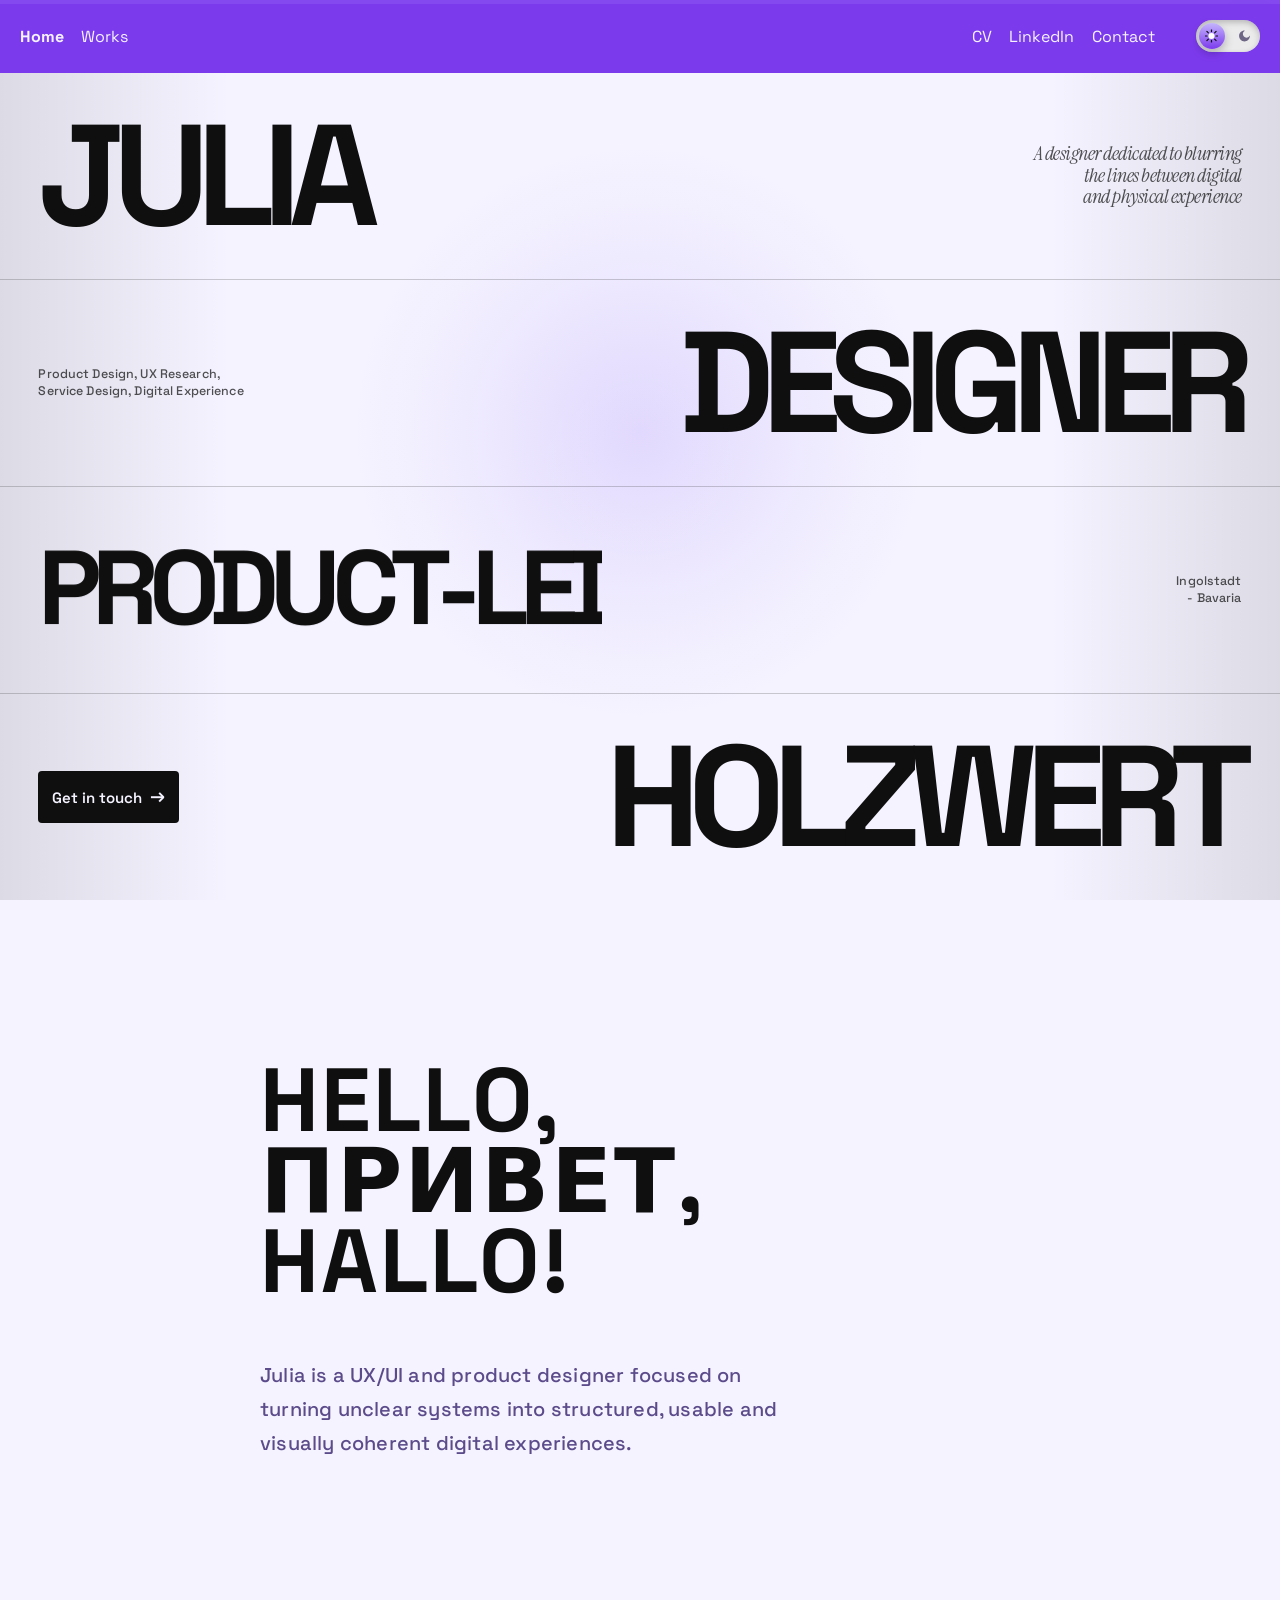
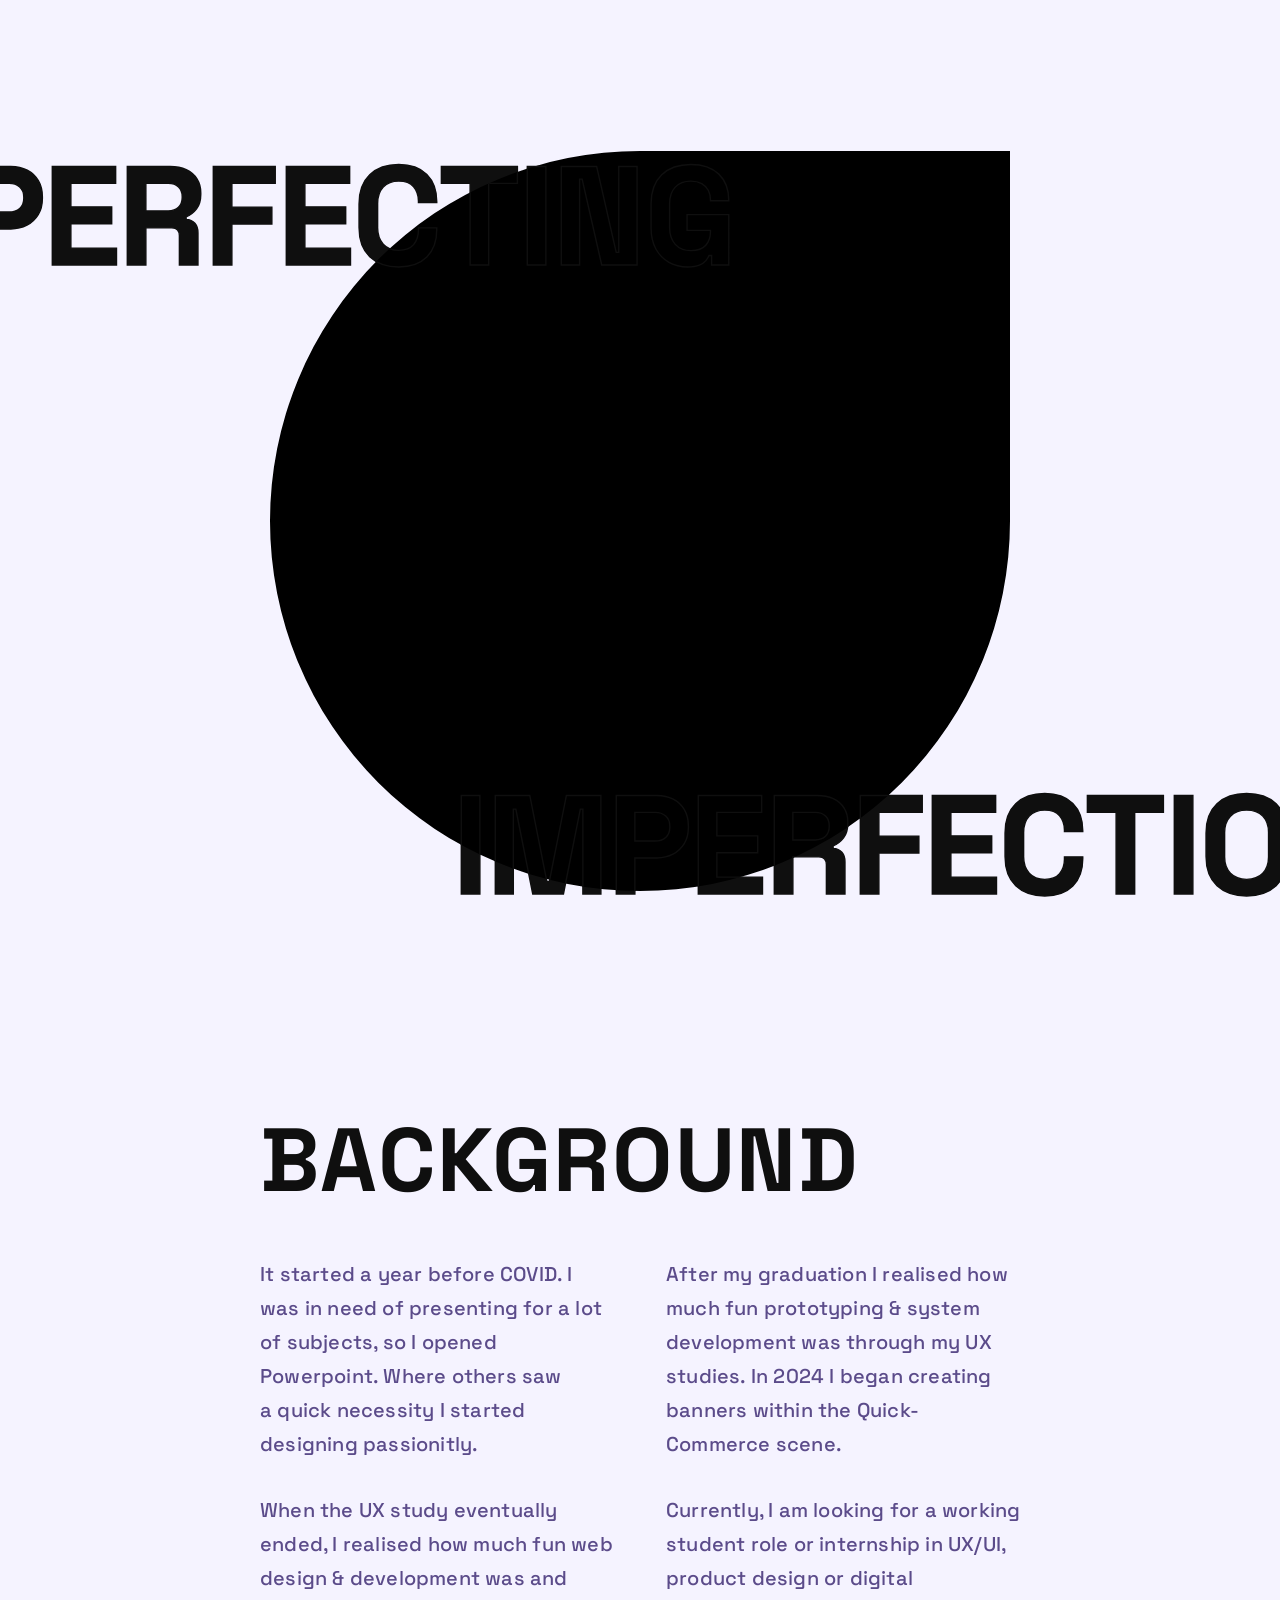
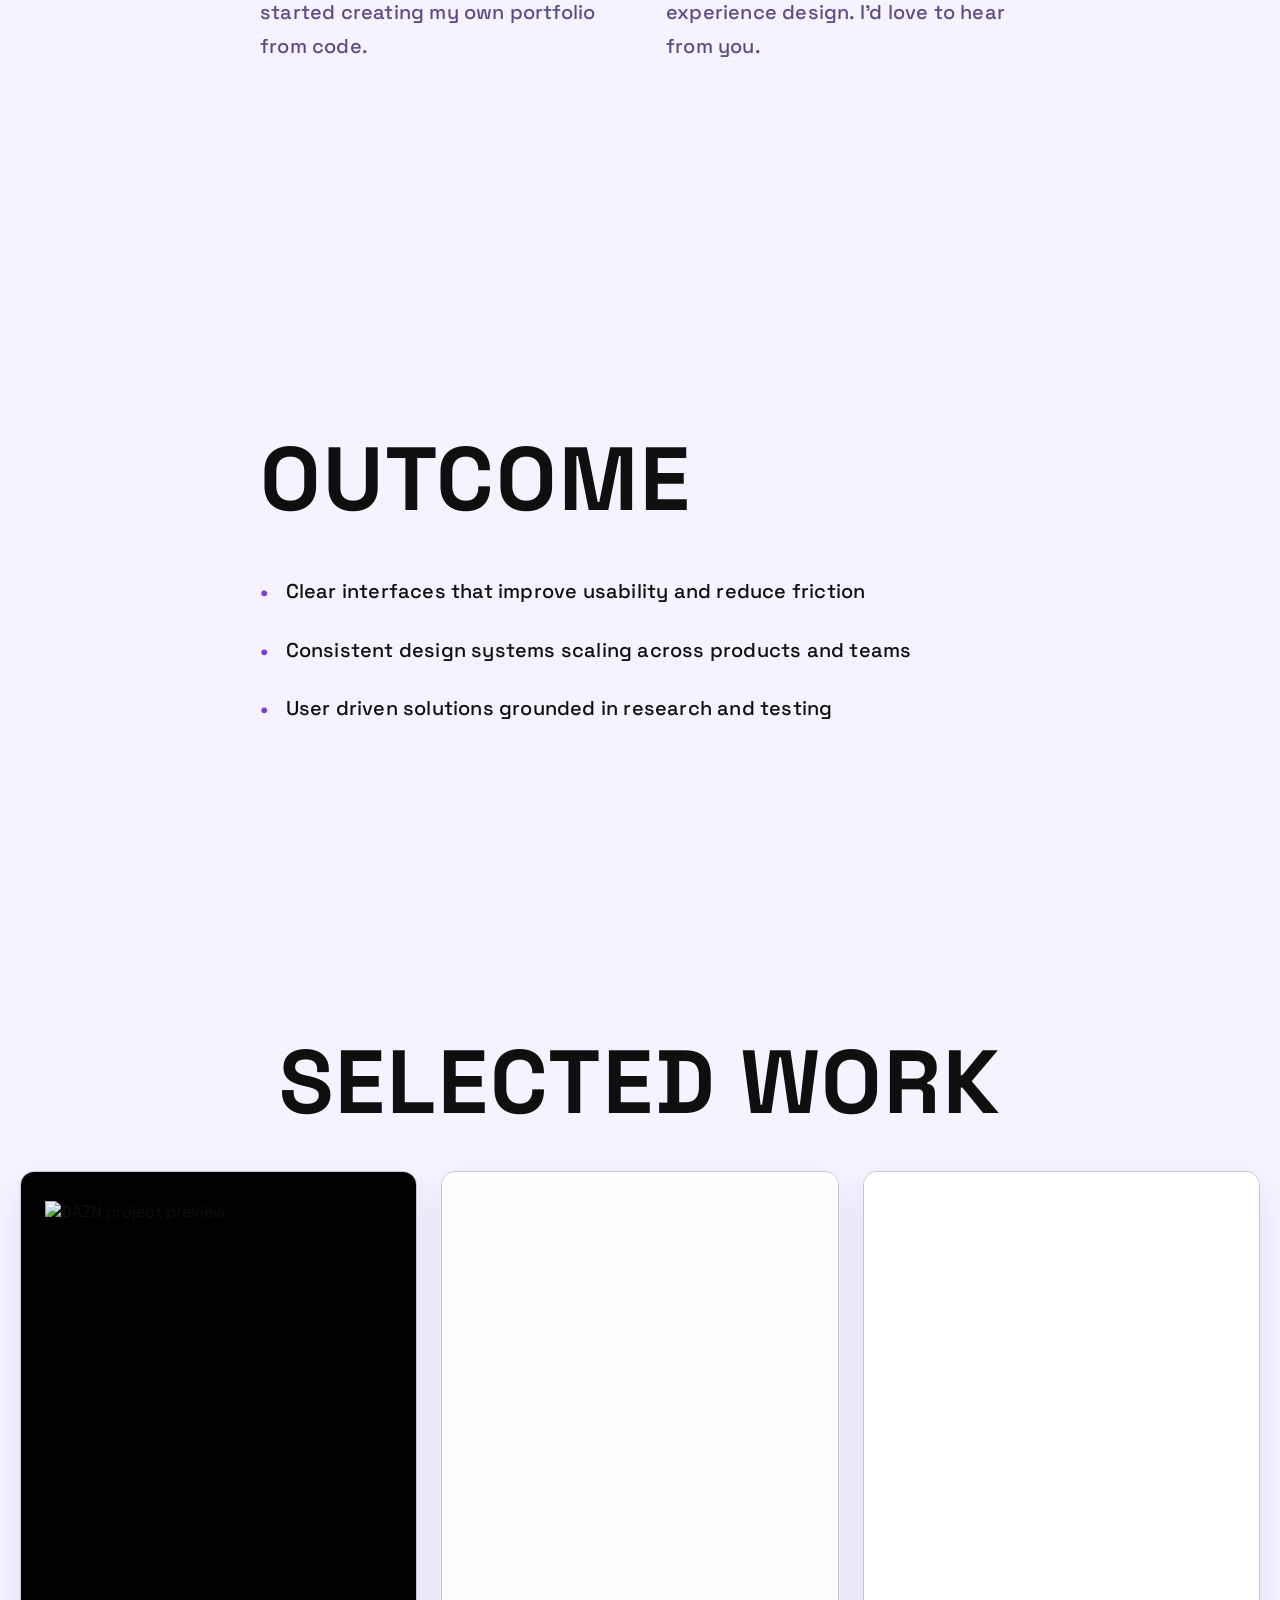
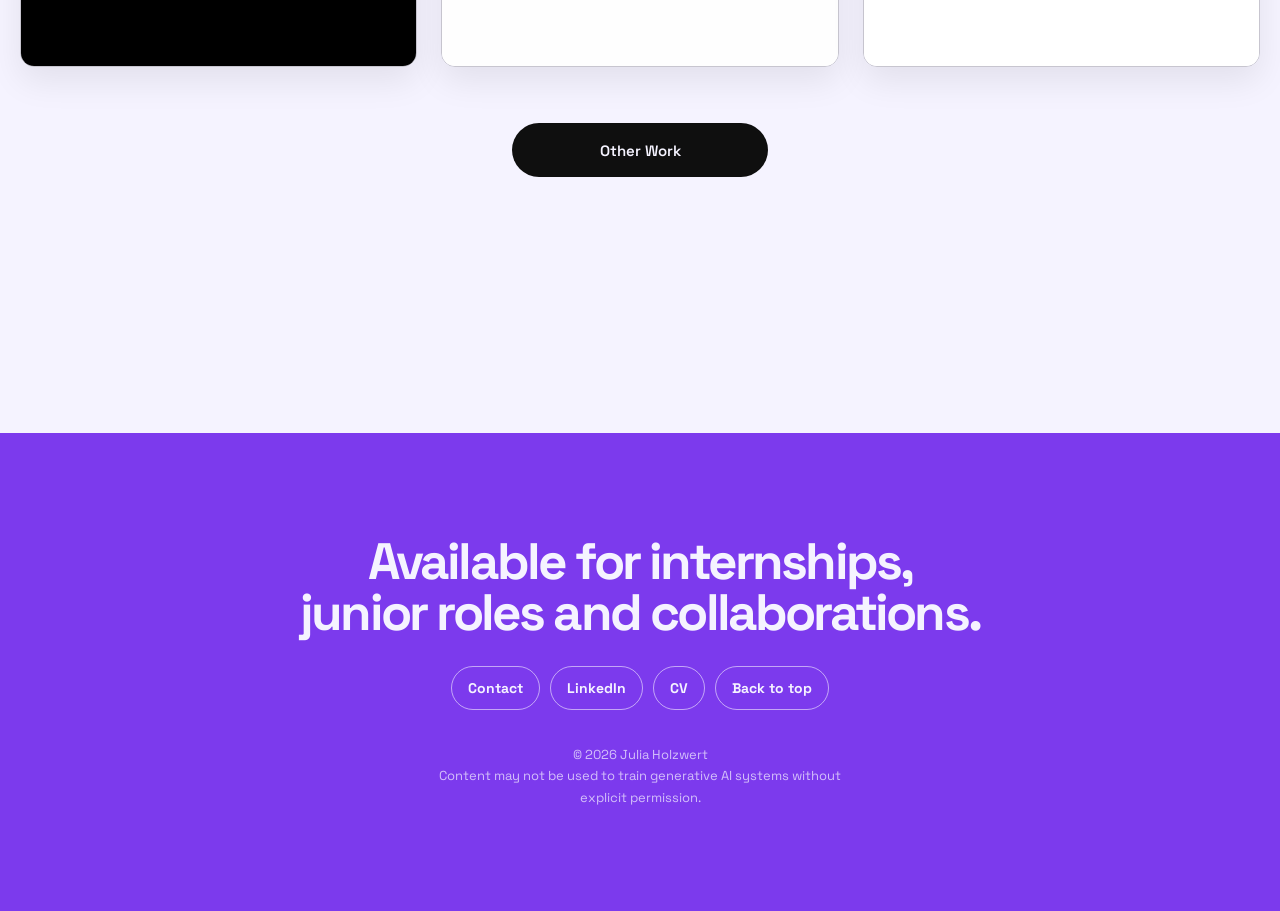
==== commit eb39c5ce: "bugfixes, aboutpage wurde entfernt und homepage angepasst" ====
--- a/index.html
+++ b/index.html
@@ -10,7 +10,6 @@
     rel="stylesheet">
   <link rel="stylesheet" href="style.css">
   <link rel="stylesheet" href="view.css">
-  <!-- GitHub Pages redeploy check: main branch source. -->
 </head>
 
 <body>
@@ -88,86 +87,118 @@
     </div>
   </section>
 
-<!-- WELCOME BLOCK -->
-<section class="welcome-block scroll-section about-welcome-section">
-  <div class="content-wrap">
-    <h3 class="reveal-title">
-      HELLO, Привет, HALLO!
-    </h3>
-
-    <p class="reveal-text">
-      Julia is a product and graphic designer focused on UX and UI, with a strong interest
-      in digital product interaction, how systems shape behavior, and how design connects
-      technology, communication, and marketing into one coherent experience.
-    </p>
-  </div>
-</section>
-
-      <section class="dc-horizontal-creativity" id="transformativeCreativity">
-        <svg class="dc-horizontal-svg" viewBox="0 0 799 799" aria-hidden="true">
-          <defs>
-            <clipPath id="dc-circle-corner-mask" clipPathUnits="objectBoundingBox">
-              <path d="M0.5,0
+  <!-- WELCOME BLOCK -->
+  <section class="welcome-block scroll-section about-welcome-section">
+    <div class="content-wrap">
+      <h3 class="reveal-title">
+        HELLO, Привет, HALLO!
+      </h3>
+
+      <p class="reveal-text">
+        Julia is a UX/UI and product designer focused on turning unclear systems into structured, usable and visually
+        coherent digital experiences.
+      </p>
+    </div>
+  </section>
+
+  <section class="dc-horizontal-creativity" id="transformativeCreativity">
+    <svg class="dc-horizontal-svg" viewBox="0 0 799 799" aria-hidden="true">
+      <defs>
+        <clipPath id="dc-circle-corner-mask" clipPathUnits="objectBoundingBox">
+          <path d="M0.5,0
        H1
        V0.5
        A0.5,0.5 0 0 1 0.5,1
        A0.5,0.5 0 0 1 0,0.5
        A0.5,0.5 0 0 1 0.5,0
        Z" />
-            </clipPath>
-          </defs>
-        </svg>
-
-        <div class="dc-pin-wrapper">
-          <div class="dc-content-frame">
-            <div class="dc-container">
-              <div class="dc-type-stage" aria-label="PERFECTING IMPERFECTIONS">
-
-                <div class="dc-corner-words dc-corner-words-fill" aria-hidden="true">
-                  <span class="dc-corner-word dc-word-top">PERFECTING</span>
-                  <span class="dc-corner-word dc-word-bottom">IMPERFECTION</span>
-                </div>
-
-                <div class="dc-shape">
-                  <div class="dc-shape-inner">
-                    <div class="dc-image-holder">
-                      <div class="dc-image-layer">
-                        <img src="pngs/About/IMG_2792.png">
-                      </div>
-
-                      <div class="dc-image-layer">
-                        <img src="pngs/About/ingolstadt.png">
-                      </div>
-
-                      <div class="dc-image-layer">
-                        <img src="pngs/Projects/Store Guide/logo.jpg">
-                      </div>
-
-                      <div class="dc-image-layer">
-                        <img src="pngs/Projects/MemoWe/Memowe_laptop.png">
-                      </div>
-
-                    </div>
-                  </div>
-                </div>
-
-                <div class="dc-corner-words dc-corner-words-outline-mask" aria-hidden="true">
-                  <span class="dc-corner-word dc-word-top">PERFECTING</span>
-                  <span class="dc-corner-word dc-word-bottom">IMPERFECTION</span>
+        </clipPath>
+      </defs>
+    </svg>
+
+    <div class="dc-pin-wrapper">
+      <div class="dc-content-frame">
+        <div class="dc-container">
+          <div class="dc-type-stage" aria-label="PERFECTING IMPERFECTIONS">
+
+            <div class="dc-corner-words dc-corner-words-fill" aria-hidden="true">
+              <span class="dc-corner-word dc-word-top">PERFECTING</span>
+              <span class="dc-corner-word dc-word-bottom">IMPERFECTION</span>
+            </div>
+
+            <div class="dc-shape">
+              <div class="dc-shape-inner">
+                <div class="dc-image-holder">
+                  <div class="dc-image-layer">
+                    <img src="pngs/About/IMG_2792.png">
+                  </div>
+
+                  <div class="dc-image-layer">
+                    <img src="pngs/About/ingolstadt.png">
+                  </div>
+
+                  <div class="dc-image-layer">
+                    <img src="pngs/Projects/Store Guide/logo.jpg">
+                  </div>
+
+                  <div class="dc-image-layer">
+                    <img src="pngs/Projects/MemoWe/Memowe_laptop.png">
+                  </div>
+
                 </div>
               </div>
             </div>
-      </section>
-    </div>
-  </section>
-  <!-- TEXT BLOCK -->
+
+            <div class="dc-corner-words dc-corner-words-outline-mask" aria-hidden="true">
+              <span class="dc-corner-word dc-word-top">PERFECTING</span>
+              <span class="dc-corner-word dc-word-bottom">IMPERFECTION</span>
+            </div>
+          </div>
+        </div>
+  </section>
+  </div>
+  </section>
+  <!-- ABOUT ME -->
+  <section class="services-block scroll-section">
+    <div class="content-wrap">
+
+      <h3 class="reveal-title">
+        BACKGROUND
+      </h3>
+
+      <div class="reveal-text-grid">
+        <p class="reveal-text">
+          It started a year before COVID. I was in need of presenting for a lot of subjects, so I opened Powerpoint.
+          Where others saw a quick necessity I started designing passionitly.
+        </p>
+        <p class="reveal-text">
+          After my graduation I realised how much fun prototyping & system development was through my UX studies. In 2024
+          I began creating banners within the Quick-Commerce scene.
+        </p>
+
+        <p class="reveal-text">
+          When the UX study eventually ended, I realised how much fun web design & development was and 
+          started creating my own portfolio from code.
+        </p>
+        <p class="reveal-text">
+          Currently, I am looking for a working student role or internship in UX/UI, product design or digital
+          experience design. I’d love to hear from you.
+        </p>
+      </div>
+
+
+    </div>
+  </section>
+
+  <!-- ABOUT MY WORK -->
   <section class="services-block scroll-section">
     <div class="content-wrap">
       <h3 class="reveal-title">
-        THE OUTCOME
+        OUTCOME
       </h3>
 
       <ul class="reveal-list">
+        
         <li class="reveal-list-item">
           Clear interfaces that improve usability and reduce friction
         </li>
@@ -180,28 +211,23 @@
           User driven solutions grounded in research and testing
         </li>
       </ul>
-
-      <h3 class="reveal-title">
-        WORK STYLE
-      </h3>
-
-      <p class="reveal-text">
-        Work starts with understanding context, constraints, and user needs, and develops through structured design
-        thinking into functional product solutions.
-      </p>
-      <p class="reveal-text">
-        Concepts are then translated into interfaces that support real behavior,
-        with attention to hierarchy, flow, and visual coherence across touchpoints and platforms.
-      </p>
-
-      <p class="reveal-text">
-        Collaboration runs across product, development, and strategy teams, ensuring that decisions stay aligned with
-        both user expectations and business goals.
-      </p>
-      <p class="reveal-text">
-        Feedback is integrated continuously, allowing concepts to evolve
-        through testing, iteration, and refinement until the system feels consistent and usable in real environments.
-      </p>
+    </div>
+  </section>
+
+   <!-- SELECTED WORKS -->
+  <section class="selected-works-section">
+    <div class="selected-works-container">
+
+      <h3 class="reveal-title selected-works-title">
+        SELECTED WORK
+      </h3>
+
+      <div class="projects-grid selected-works-grid" id="selectedWorksGrid"></div>
+
+      <div class="selected-works-cta">
+        <a href="projects.html" class="selected-works-btn">Other Work</a>
+      </div>
+
     </div>
   </section>
 
@@ -212,7 +238,8 @@
   <script src="https://cdn.jsdelivr.net/npm/gsap@3/dist/ScrollTrigger.min.js"></script>
   <script src="https://cdn.jsdelivr.net/npm/lenis@1.1.20/dist/lenis.min.js"></script>
   <script src="motion.js"></script>
+  <script src="projects-data.js"></script>
   <script src="script.js"></script>
 </body>
 
-</html>
+</html>
--- a/style.css
+++ b/style.css
@@ -211,7 +211,7 @@
 body.darkmode .more-insights-btn:hover{background-color:var(--accent-strong);color:#FFFFFF;border-color:transparent}
 
 /* OTHER PROJECTS*/
-.other-projects-section{padding:clamp(48px,7vw,96px) 52px clamp(120px,15vw,220px);margin:0;background:transparent}
+.other-projects-section{padding:clamp(32px, 5vw, 64px) 52px;margin:0;background:transparent}
 .other-projects-container{width:100%;max-width:1400px;margin:0 auto}
 .other-projects-container h2{margin:0 0 22px;text-align:center;font-family:var(--font-display);font-size:clamp(2rem,4vw,3.6rem);line-height:.95;letter-spacing:-.08em;text-transform:uppercase;color:var(--text-dark)}
 .other-projects-grid{width:100%;max-width:1400px;margin:0 auto;display:grid;grid-template-columns:repeat(4,minmax(0,1fr));gap:clamp(22px,2vw,32px);align-items:start}
@@ -2105,13 +2105,13 @@
   padding:clamp(28px,3.6vw,58px);
   border:1px solid var(--project-intro-border);
   border-radius:clamp(20px,2vw,28px);
-  background:var(--bg-soft);
+  background:var(--bg-main);
   box-shadow:0 12px 30px rgba(15,15,15,.05);
 }
 
 @supports (background:color-mix(in srgb, white 50%, black)){
   body[data-project-slug] .project-intro-copy{
-    background:color-mix(in srgb,var(--bg-soft) 58%,var(--bg-main));
+    background:color-mix(in srgb,var(--bg-main) 58%,var(--bg-main));
   }
 }
 
@@ -3195,3 +3195,123 @@
     transition:none;
   }
 }
+
+/*Leicher glow um die Routenpunkte*/
+body[data-project-slug] .case-story-section[data-editorial-variant="routeMapEditorial"] .case-block-route-station{box-shadow:0 0 8px color-mix(in srgb, var(--db-route-red) 45%, transparent),0 0 18px color-mix(in srgb, var(--db-route-red) 20%, transparent);}
+
+/* BACKGROUND 2x2 PARAGRAPH GRID */
+.reveal-text-grid{
+  display:grid;
+  grid-template-columns:repeat(2,minmax(0,1fr));
+  column-gap:clamp(28px,4vw,64px);
+  row-gap:clamp(20px,2.5vw,32px);
+  width:100%;
+  max-width:none;
+  margin:0 0 3.5rem;
+}
+
+.reveal-text-grid .reveal-text{
+  max-width:none;
+  margin:0;
+}
+
+@media (max-width:900px){
+  .reveal-text-grid{
+    grid-template-columns:1fr;
+    row-gap:clamp(16px,3vw,24px);
+  }
+}
+
+/* OUTCOME LIST FULL WIDTH */
+.services-block .reveal-list{
+  max-width:none;
+  width:100%;
+}
+
+.services-block .reveal-list-item{
+  max-width:none;
+}
+
+/* SELECTED WORKS SECTION */
+.selected-works-section{
+  background:var(--bg-main);
+  padding:clamp(48px,6vw,96px) 20px clamp(64px,8vw,120px);
+}
+
+.selected-works-container{
+  width:100%;
+  max-width:1400px;
+  margin:0 auto;
+}
+
+.selected-works-title{
+  margin:0 0 clamp(28px,4vw,48px);
+  max-width:none;
+  text-align:center;
+}
+
+/* IMAGE-ONLY CARDS */
+.selected-works-grid .project-card{
+  height:100%;
+}
+
+.selected-works-grid .project-card-media{
+  flex:1 1 100%;
+  height:100%;
+}
+
+.selected-works-grid .project-card-info{
+  display:none;
+}
+
+.selected-works-cta{
+  display:flex;
+  justify-content:center;
+  margin-top:clamp(36px,5vw,56px);
+}
+
+.selected-works-btn{
+  position:relative;
+  display:inline-flex;
+  align-items:center;
+  justify-content:center;
+  gap:8px;
+  min-width:clamp(220px,20vw,320px);
+  height:clamp(52px,4.2vw,66px);
+  padding:0 32px;
+  background:var(--text-dark);
+  color:var(--bg-main);
+  text-decoration:none;
+  font-family:var(--font-body);
+  font-size:clamp(15px,1.05vw,18px);
+  font-weight:600;
+  line-height:1;
+  border:1px solid rgba(15,15,15,.18);
+  border-radius:999px;
+  transition:background .25s ease,color .25s ease,border-color .25s ease,transform .25s ease;
+}
+
+.selected-works-btn:hover{
+  background:var(--accent-strong);
+  color:#FFFFFF;
+  transform:translateY(-1px);
+}
+
+body.darkmode .selected-works-btn{
+  background:#FFFFFF;
+  color:#0D0B14;
+  border-color:rgba(255,255,255,.12);
+}
+
+body.darkmode .selected-works-btn:hover{
+  background:var(--accent-strong);
+  color:#FFFFFF;
+  border-color:transparent;
+}
+
+@media (max-width:640px){
+  .selected-works-btn{
+    width:100%;
+    min-width:0;
+  }
+}
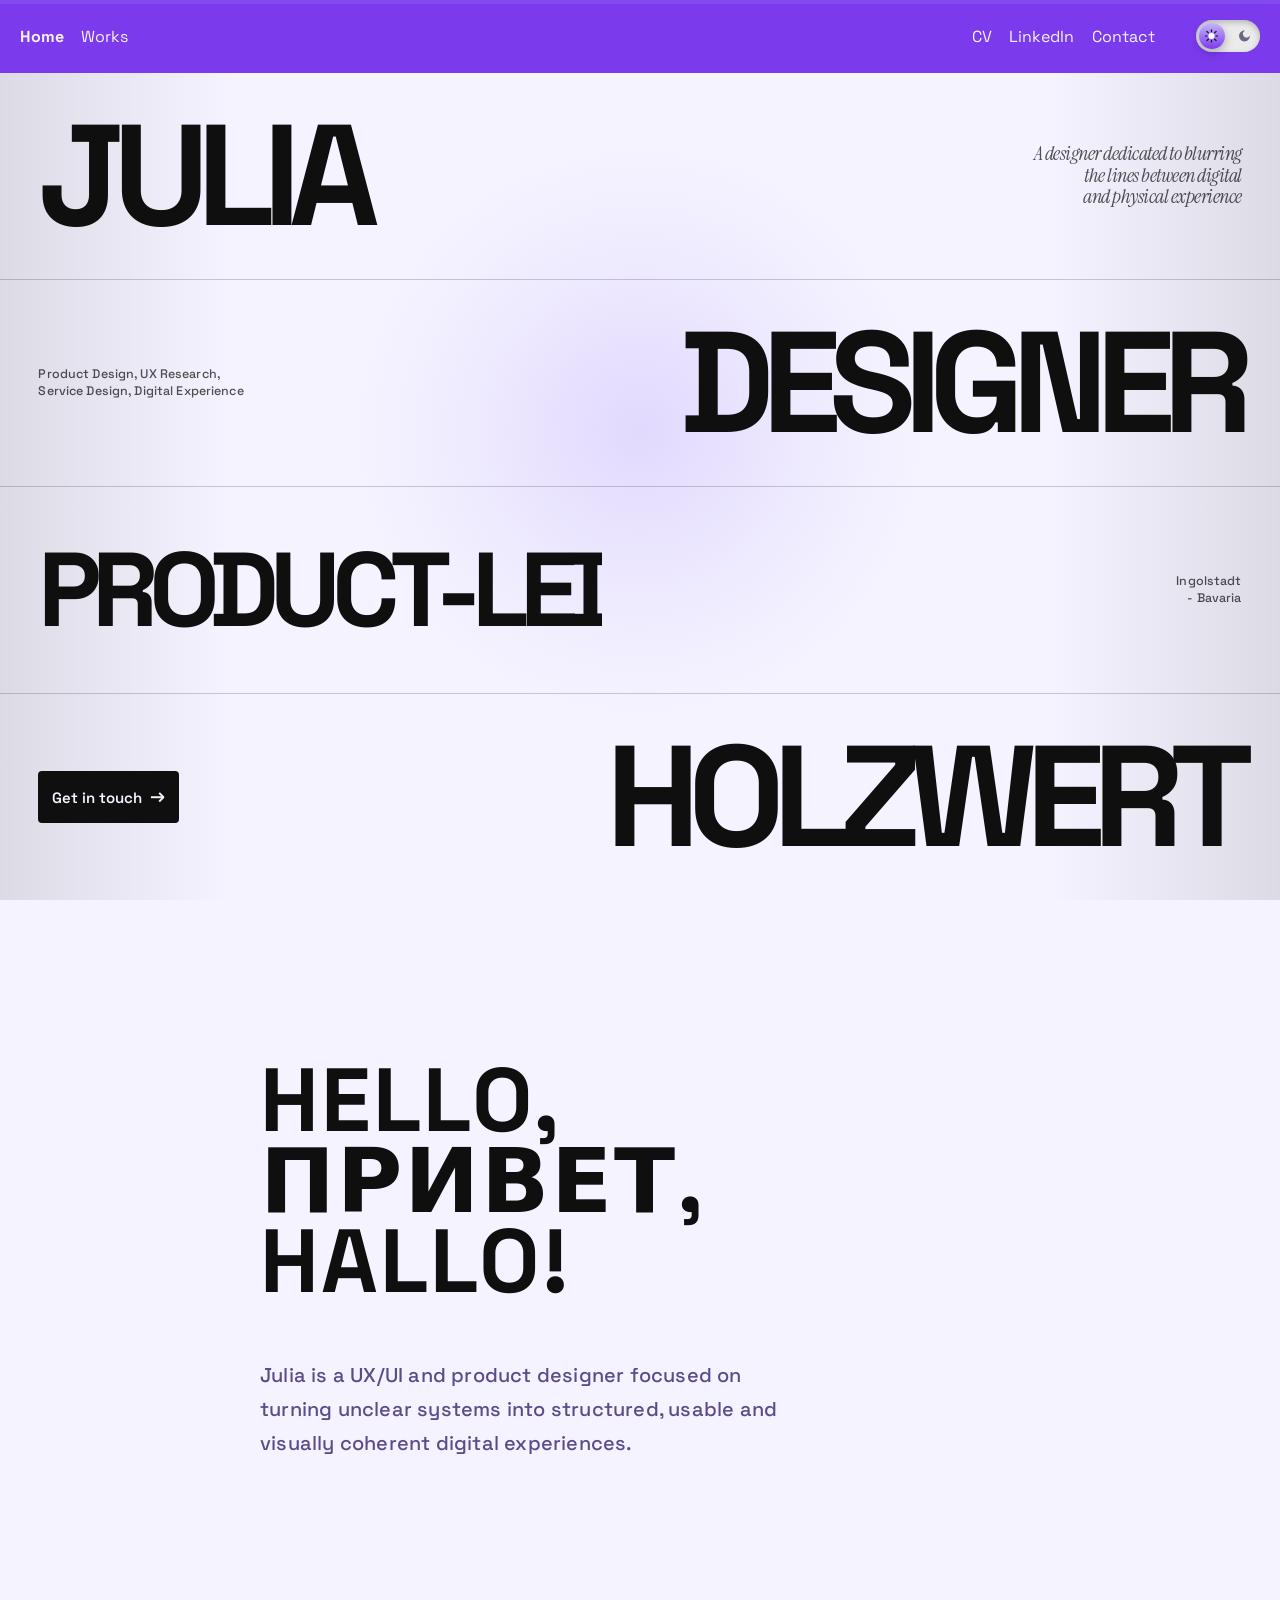
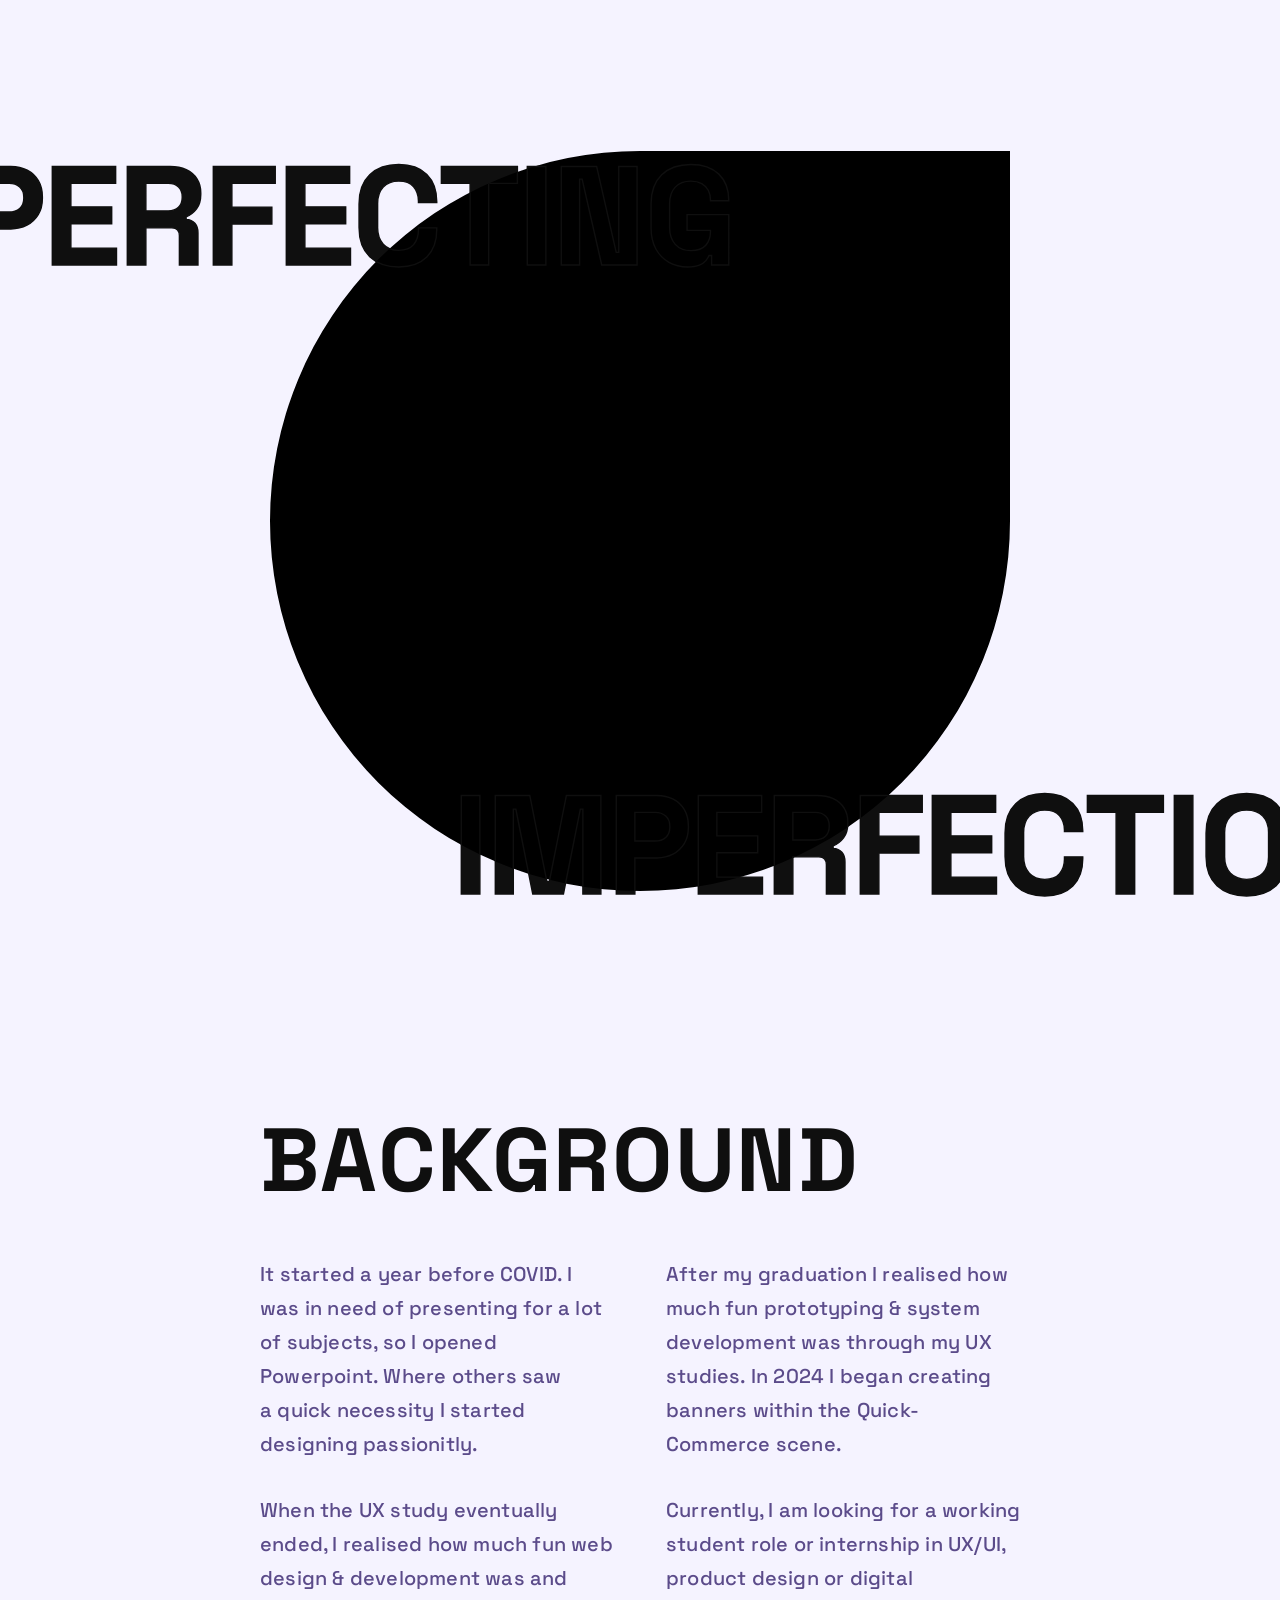
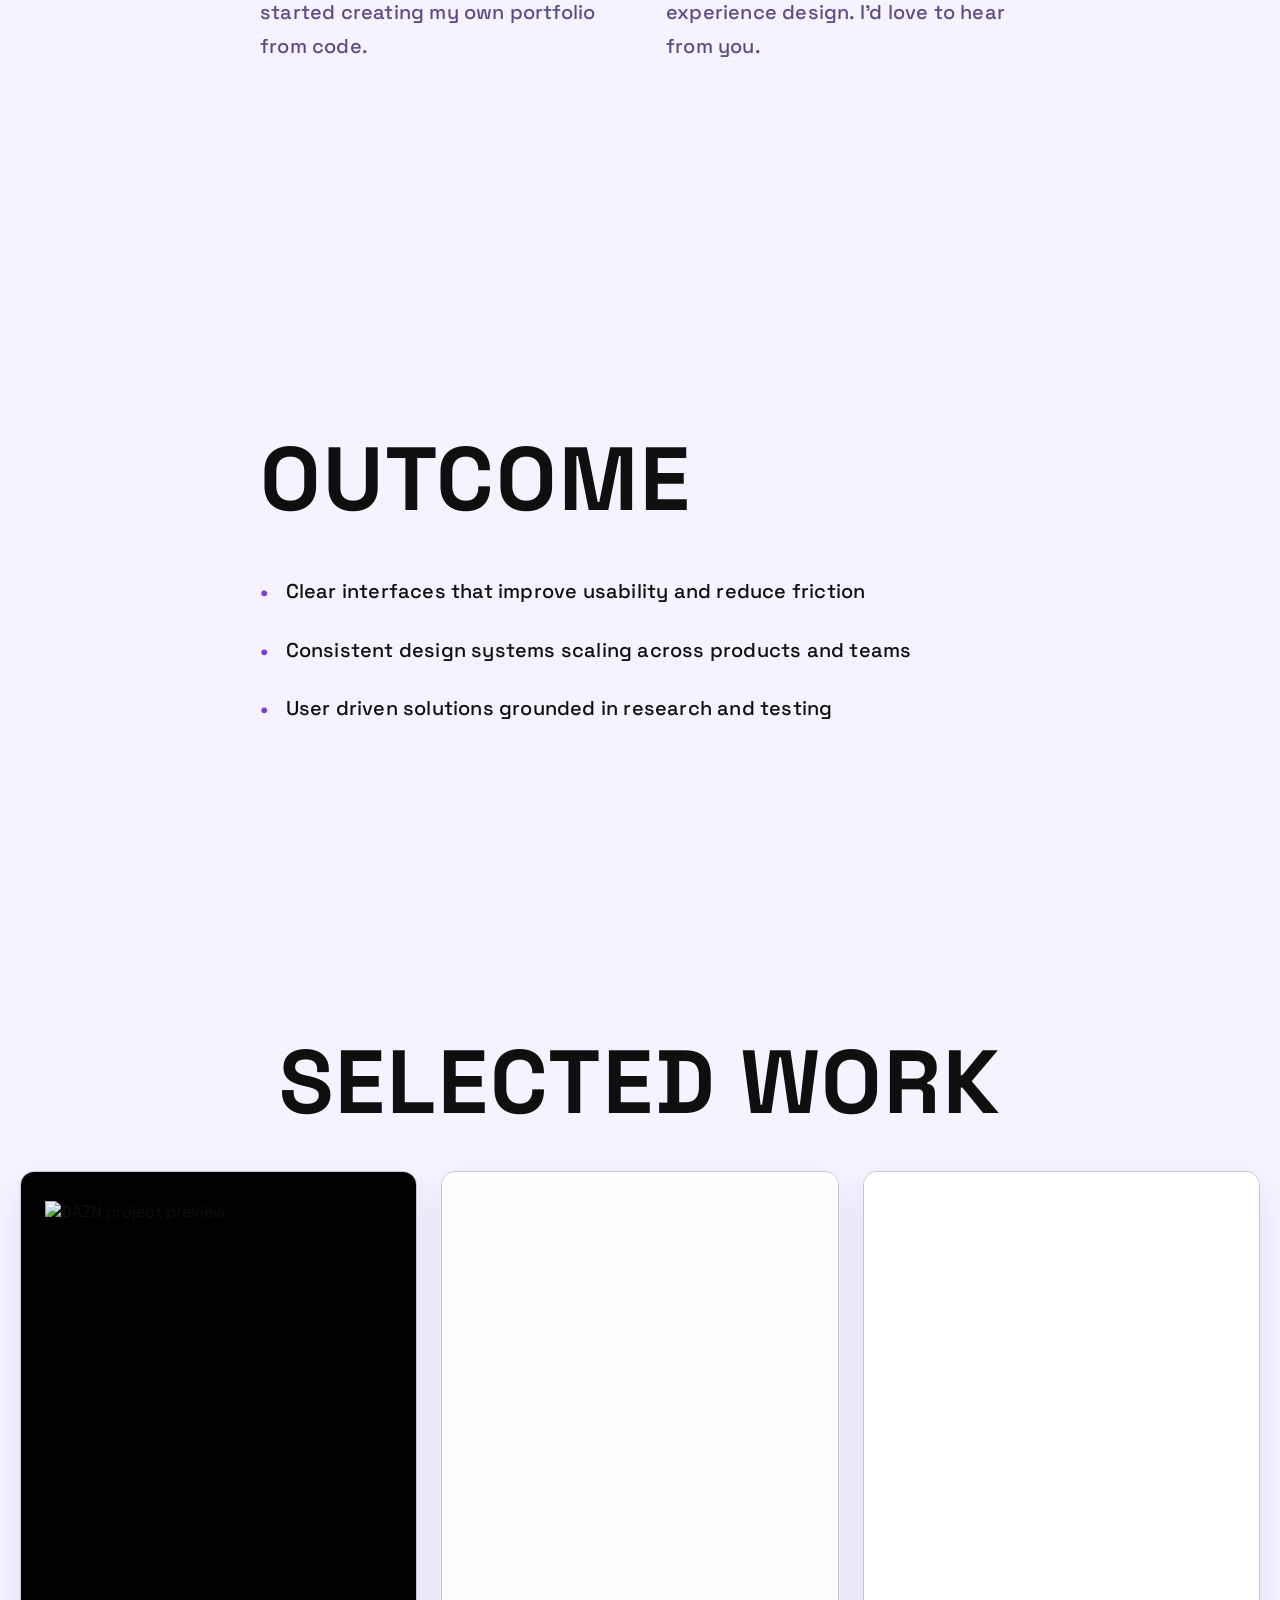
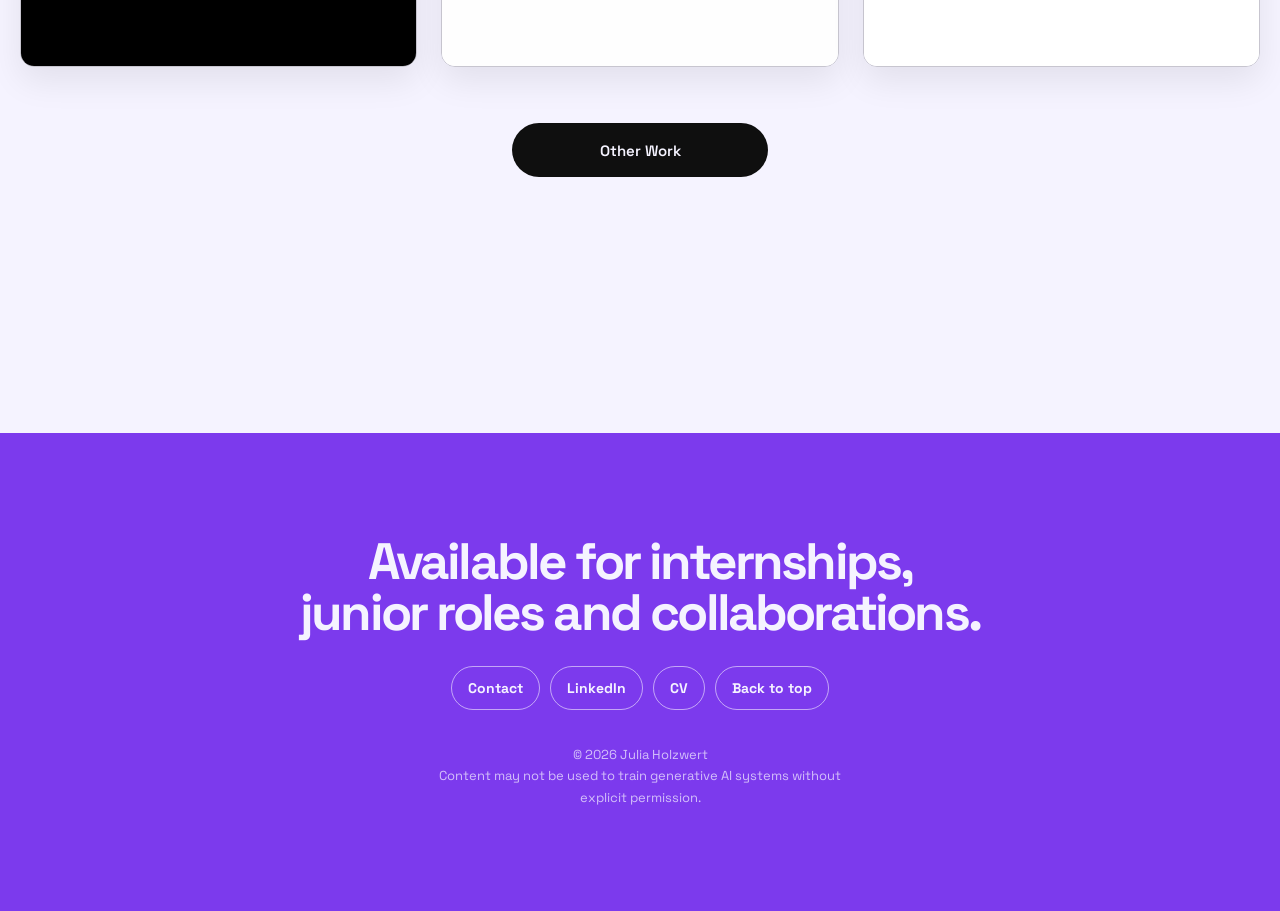
==== commit a12e33de: "Merge branch 'main' of https://github.com/Julia-Holzwert-UXD/JuHo_Portfolio" ====
--- a/index.html
+++ b/index.html
@@ -10,6 +10,7 @@
     rel="stylesheet">
   <link rel="stylesheet" href="style.css">
   <link rel="stylesheet" href="view.css">
+  <!-- GitHub Pages redeploy check: main branch source. -->
 </head>
 
 <body>
@@ -242,4 +243,4 @@
   <script src="script.js"></script>
 </body>
 
-</html>+</html>
--- a/style.css
+++ b/style.css
@@ -746,15 +746,17 @@
 .custom-video-media{width:100%;height:auto;min-height:320px;max-height:680px;display:block;object-fit:cover;object-position:center;border-radius:28px;background:var(--bg-soft);box-shadow:none}
 .custom-video::after{content:"";position:absolute;inset:0;z-index:1;pointer-events:none;opacity:1;background:radial-gradient(circle at center,rgba(124,58,237,.16),rgba(0,0,0,.28));transition:opacity .35s ease}
 .custom-video.is-playing::after{opacity:0}
-.custom-video-play{position:absolute;left:50%;top:50%;width:106px;height:106px;padding:0;border:0;outline:none;background:transparent;transform:translate(-50%,-50%);cursor:pointer;z-index:4}
-.play-blob{--pull-x:0px;--pull-y:0px;--blob-scale-x:1;--blob-scale-y:1;--blob-angle:0rad;--blob-angle-inverse:0rad;position:absolute;inset:0;display:grid;place-items:center;overflow:hidden;border:0;border-radius:999px;background:var(--video-button-bg);color:var(--video-icon);box-shadow:var(--video-button-shadow);transform:translate(var(--pull-x),var(--pull-y)) rotate(var(--blob-angle)) scale(var(--blob-scale-x),var(--blob-scale-y)) rotate(var(--blob-angle-inverse));transition:box-shadow .28s ease,filter .28s ease}
+.custom-video:not(.is-playing){cursor:none}
+.custom-video-play{--play-x:50%;--play-y:50%;--play-scale:.82;position:absolute;left:0;top:0;z-index:4;width:106px;height:106px;padding:0;border:0;outline:none;background:transparent;opacity:0;pointer-events:none;cursor:none;transform:translate3d(var(--play-x),var(--play-y),0) translate(-50%,-50%) scale(var(--play-scale));transition:opacity .18s ease,transform .38s cubic-bezier(.22,1,.36,1);will-change:transform,opacity}
+.custom-video.is-video-hovered:not(.is-playing) .custom-video-play{--play-scale:1;opacity:1;pointer-events:auto}
+.play-blob{position:absolute;inset:0;display:grid;place-items:center;overflow:hidden;border:0;border-radius:999px;background:var(--video-button-bg);color:var(--video-icon);box-shadow:var(--video-button-shadow);transform:translateZ(0);transition:box-shadow .28s ease,filter .28s ease,transform .3s cubic-bezier(.22,1,.36,1)}
 .play-blob::after{content:"";position:absolute;left:50%;bottom:0;width:165%;aspect-ratio:1;border-radius:50%;background:var(--video-button-fill);transform:translate(-50%,118%) scale(.94);transition:transform .72s cubic-bezier(.16,1,.3,1);z-index:1;pointer-events:none}
-.custom-video.is-video-hovered .play-blob::after{transform:translate(-50%,18%) scale(1.06)}
-.custom-video.is-fill-exiting .play-blob::after{transition:none;animation:video-play-fill-exit-up .78s cubic-bezier(.33,0,0,1) forwards}
-@keyframes video-play-fill-exit-up{0%{transform:translate(-50%,18%) scale(1.06)}100%{transform:translate(-50%,-132%) scale(1)}}
+.custom-video.is-video-hovered:not(.is-playing) .play-blob::after{transform:translate(-50%,18%) scale(1.06)}
+.custom-video.is-video-hovered:not(.is-playing) .play-blob{box-shadow:var(--video-button-shadow-hover)}
 .play-icon{position:relative;z-index:3;width:0;height:0;margin-left:7px;border-top:14px solid transparent;border-bottom:14px solid transparent;border-left:22px solid currentColor}
-.custom-video.is-playing .custom-video-play{opacity:0;pointer-events:none;transform:translate(-50%,-50%) scale(.92);transition:opacity .25s ease,transform .25s ease}
+.custom-video.is-playing .custom-video-play{--play-scale:.82;opacity:0;pointer-events:none}
 .custom-video-play:focus{outline:none}
+.custom-video-play:focus-visible{--play-scale:1;opacity:1;pointer-events:auto}
 .custom-video-play:focus-visible .play-blob{box-shadow:0 0 0 4px rgba(167,139,250,.35),var(--video-button-shadow-hover)}
 
 /* CUSTOM VIDEO CONTROLS*/
@@ -783,6 +785,11 @@
 .volume-slider::-webkit-slider-thumb{appearance:none;width:15px;height:15px;border-radius:50%;background:linear-gradient(180deg,#C4B5FD,#7C3AED);box-shadow:0 4px 10px rgba(0,0,0,.25)}
 .volume-slider::-moz-range-thumb{width:15px;height:15px;border:0;border-radius:50%;background:linear-gradient(180deg,#C4B5FD,#7C3AED);box-shadow:0 4px 10px rgba(0,0,0,.25)}
 
+@media (hover:none){
+  .custom-video,.custom-video:not(.is-playing){cursor:auto}
+  .custom-video-play{--play-x:50%;--play-y:50%;--play-scale:1;opacity:1;pointer-events:auto;cursor:pointer}
+  .custom-video.is-playing .custom-video-play{opacity:0;pointer-events:none}
+}
 /* FOOTER*/
 .footer-section{background:var(--accent-strong);margin-top:var(--project-footer-gap);position:relative}
 .footer-content{text-align:center;padding:4rem 2rem;position:relative;z-index:2}
@@ -1911,8 +1918,6 @@
   place-items:center;
   padding:clamp(18px,4vw,64px);
   background:rgba(0,0,0,.72);
-  backdrop-filter:blur(10px);
-  -webkit-backdrop-filter:blur(10px);
   cursor:zoom-out;
   opacity:0;
   pointer-events:none;
@@ -1925,28 +1930,32 @@
 }
 
 .project-image-preview-inner{
-  width:min(1440px,100%);
-  max-height:min(86vh,900px);
+  width:auto;
+  height:auto;
+  max-width:100%;
+  max-height:100%;
   display:grid;
   place-items:center;
-  background:var(--bg-main);
-  border:1px solid rgba(255,255,255,.18);
-  box-shadow:0 32px 90px rgba(0,0,0,.38);
-  overflow:hidden;
+  background:transparent;
+  border:0;
+  box-shadow:none;
+  overflow:visible;
 }
 
 .project-image-preview-img{
   display:block;
-  width:100%;
-  height:100%;
-  max-height:min(86vh,900px);
+  width:auto;
+  height:auto;
+  max-width:calc(100vw - clamp(36px,8vw,128px));
+  max-height:calc(100vh - clamp(36px,8vw,128px));
   object-fit:contain;
   object-position:center;
-}
-
-body.darkmode .project-image-preview-inner{
-  background:#0D0B14;
-}
+  background:transparent;
+  border:0;
+  border-radius:0;
+  box-shadow:none;
+}
+
 
 body.is-project-image-preview-open{
   overflow:hidden;
@@ -1967,8 +1976,8 @@
   cursor:zoom-in;
 }
 
-
-
+/*Leicher glow um die Routenpunkte*/
+body[data-project-slug] .case-story-section[data-editorial-variant="routeMapEditorial"] .case-block-route-station{box-shadow:0 0 8px color-mix(in srgb, var(--db-route-red) 45%, transparent),0 0 18px color-mix(in srgb, var(--db-route-red) 20%, transparent);}
 
 /* DB CASE MEDIA FINAL*/
 body[data-project-slug="DBNavigatorRedesign"] .case-story-section[data-editorial-variant="routeMapEditorial"] .case-support-visuals{display:none}
